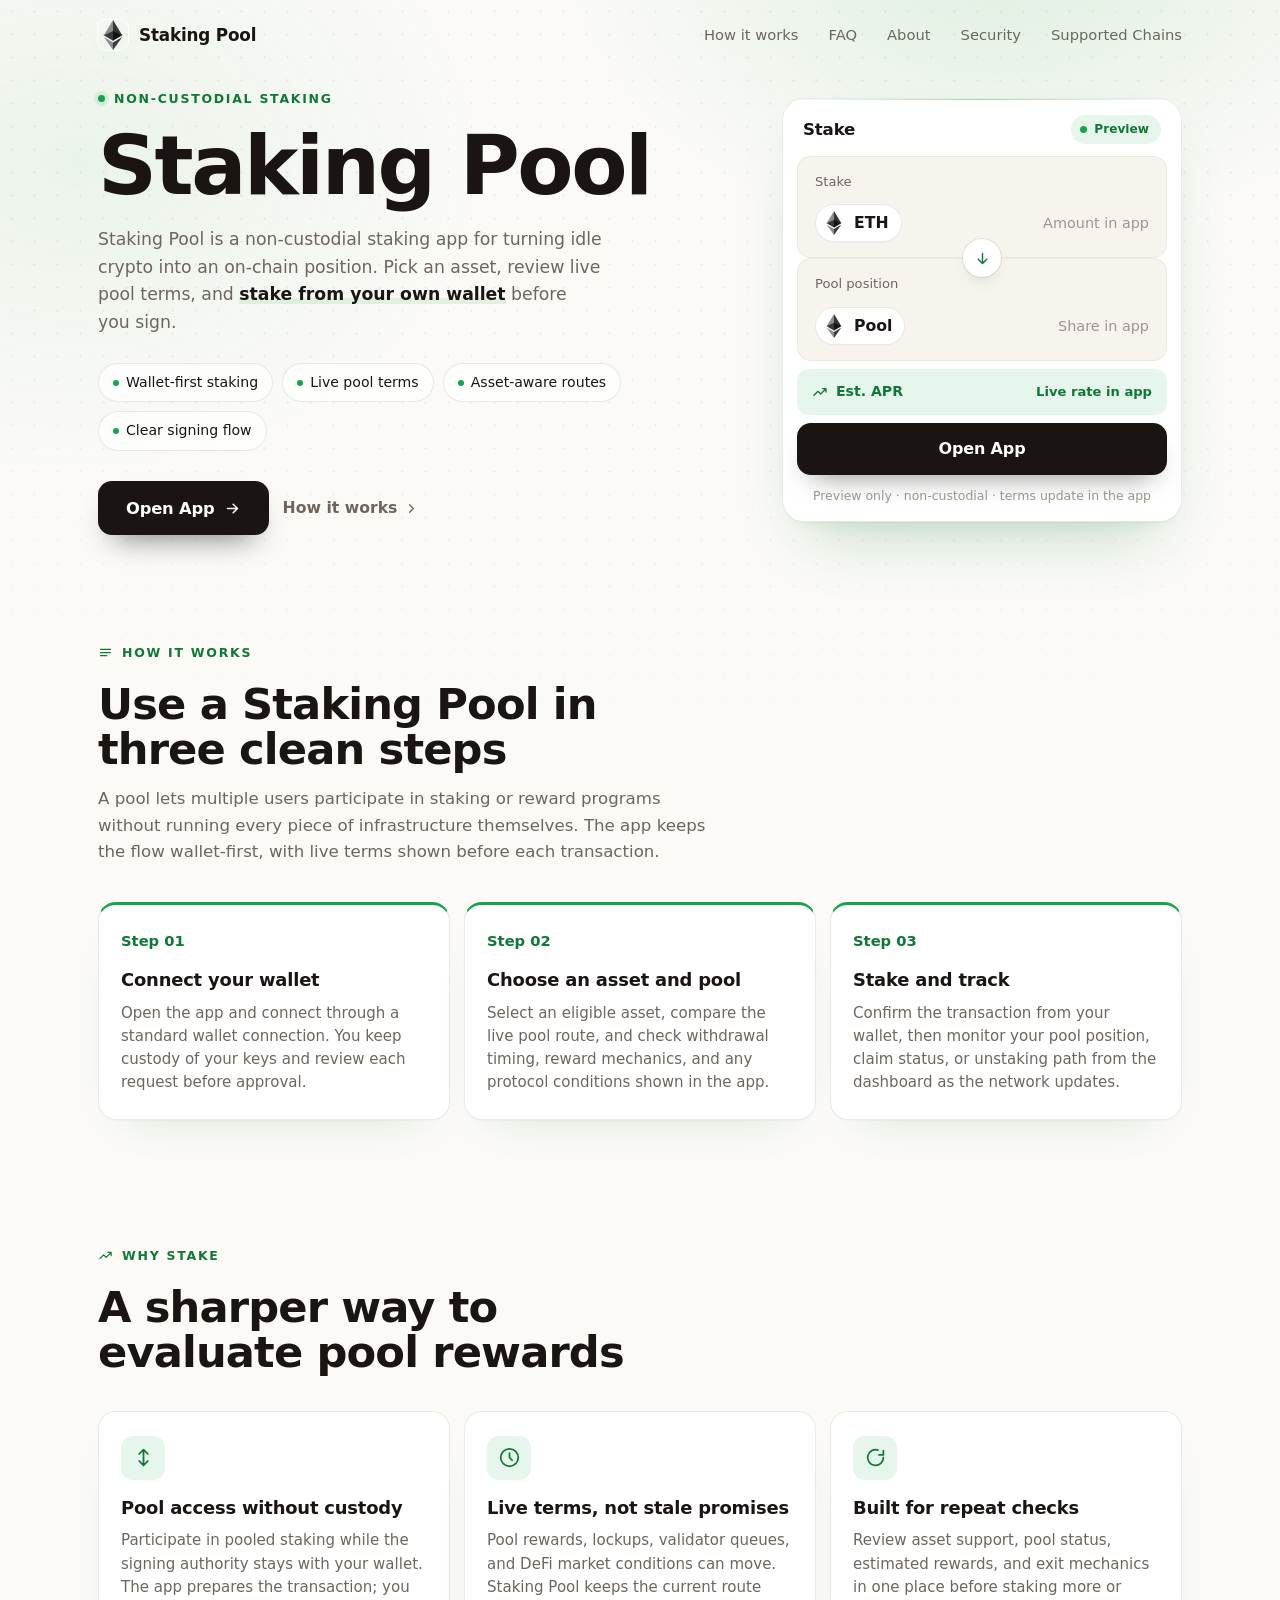
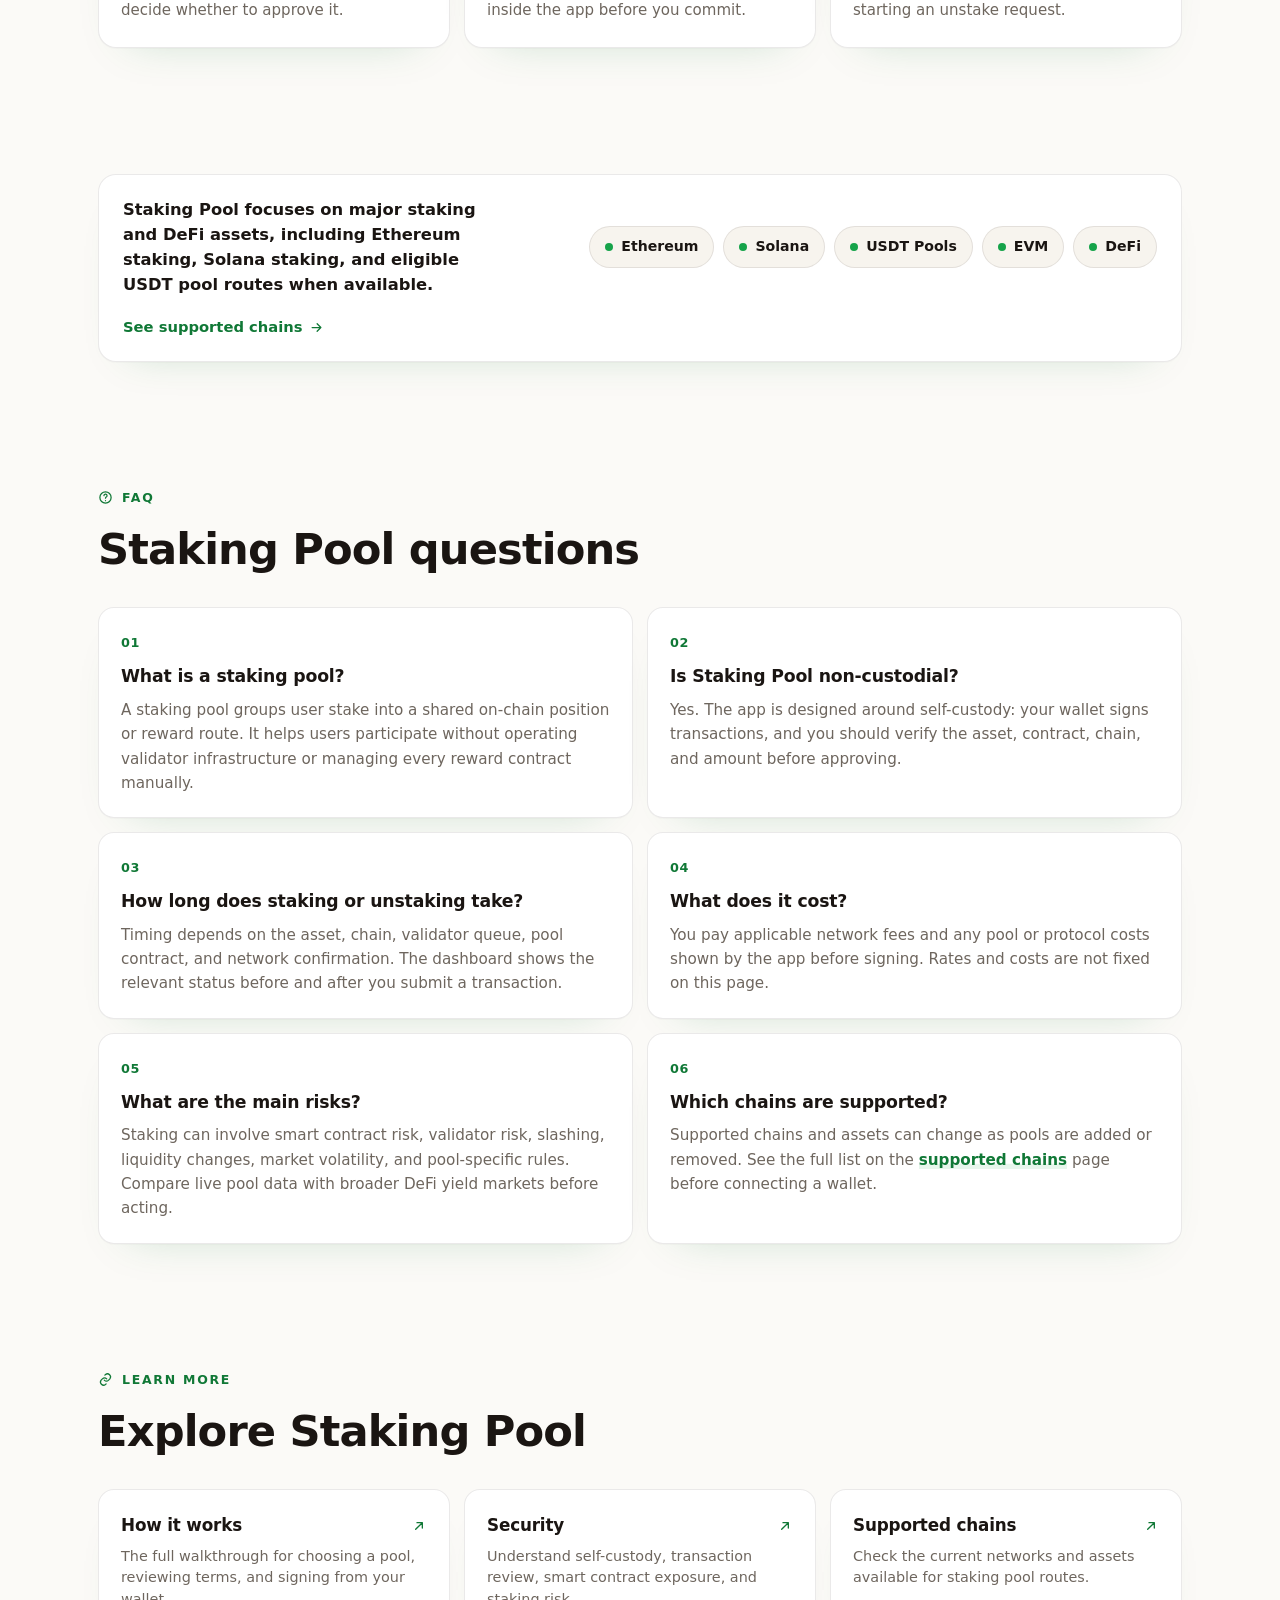
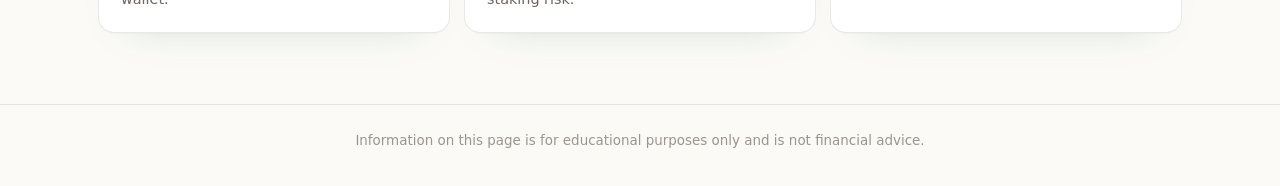
==== index.html @ 1fd97ab3 "Update" ====
<!doctype html>
<html lang="en">
<head>
  <meta charset="utf-8">
  <meta name="viewport" content="width=device-width, initial-scale=1">
  <title>Staking Pool - App</title>
  <meta name="description" content="Staking Pool for non-custodial crypto staking: compare assets, see live pool terms, and stake from your wallet with clear costs before signing.">
  <meta name="theme-color" content="#FBFAF7">
  <link rel="canonical" href="https://staking-pool.github.io/">
  <meta name="robots" content="index,follow">
  <link rel="icon" type="image/png" href="favicon.png">
  <link rel="apple-touch-icon" href="favicon.png">
  <link rel="manifest" href="site.webmanifest">
  <link rel="prefetch" href="dashboard/">
  <meta property="og:type" content="website">
  <meta property="og:title" content="Staking Pool - App">
  <meta property="og:description" content="Compare staking assets, review live pool terms, and stake from your own wallet with a non-custodial DeFi app.">
  <meta property="og:image" content="og-cover.png">
  <meta property="og:url" content="https://staking-pool.github.io/">
  <style>
  :root{
    --bg:#FBFAF7; --panel:#FFFFFF; --field:#F7F4EE;
    --ink:#1A1512; --muted:#6E665E; --faint:#9C958B;
    --line:rgba(26,21,18,.09); --line-2:rgba(26,21,18,.05);
    --accent:#16A34A; --accent-ink:#107836; --accent-soft:rgba(22,163,74,.1);
    --pos:#15A34A;
    --radius:22px; --radius-sm:14px;
    --shadow-card:0 1px 0 rgba(26,21,18,.03), 0 34px 64px -30px rgba(16,120,54,.30), 0 10px 24px -18px rgba(16,120,54,.18);
    --shadow-soft:0 1px 0 rgba(26,21,18,.02), 0 20px 44px -32px rgba(16,120,54,.26);
    --ui:"Space Grotesk",-apple-system,system-ui,sans-serif;
    --body:"Inter",-apple-system,system-ui,sans-serif;
  }
  *{box-sizing:border-box}
  html,body{margin:0; overflow-x:hidden}
  body{background:var(--bg); color:var(--ink); font-family:var(--body); line-height:1.55; -webkit-font-smoothing:antialiased; text-rendering:optimizeLegibility; position:relative}
  a{color:inherit; text-decoration:none}
  a.cite{color:inherit; text-decoration:none; border-bottom:1px dotted transparent; transition:border-color .15s ease}
  a.cite:hover{border-bottom-color:var(--faint)}
  img{display:block; max-width:100%}
  button{font:inherit; cursor:pointer; border:none; background:none; color:inherit}
  h1,h2,h3,p{margin:0}

  /* ---------- texture (dot matrix + warm glow) ---------- */
  .bg{position:fixed; inset:0; z-index:0; pointer-events:none; overflow:hidden}
  .bg .glow{position:absolute; inset:0; background:
      radial-gradient(700px 480px at 78% -6%, rgba(22,163,74,.12), transparent 62%),
      radial-gradient(680px 520px at 6% 18%, rgba(22,163,74,.07), transparent 60%);}
  .bg .dots{position:absolute; inset:0;
    background-image:radial-gradient(rgba(26,21,18,.06) 1px, transparent 1.4px); background-size:23px 23px;
    -webkit-mask-image:radial-gradient(130% 90% at 50% 10%, #000 44%, transparent 88%);
            mask-image:radial-gradient(130% 90% at 50% 10%, #000 44%, transparent 88%);}

  /* ---------- top bar ---------- */
  .topbar{position:relative; z-index:5; display:flex; align-items:center; gap:22px; width:min(100%,1180px); margin:0 auto; padding:20px clamp(18px,4vw,48px) 8px}
  .brand{display:inline-flex; align-items:center; gap:11px; font-family:var(--ui); font-weight:600; font-size:1.05rem; letter-spacing:-.01em}
  .brand img{width:30px; height:30px; border-radius:8px; box-shadow:0 0 0 1px rgba(255,255,255,.8), 0 8px 18px -12px rgba(22,163,74,.5)}
  .spacer{flex:1}
  .nav{display:flex; align-items:center; gap:clamp(16px,2.6vw,30px)}
  .nav a{font-family:var(--ui); font-weight:500; font-size:.92rem; color:var(--muted); transition:color .16s ease}
  .nav a:hover{color:var(--accent-ink)}

  /* ---------- section frame (mobile-safe: vertical padding only) ---------- */
  .wrap{position:relative; z-index:2; width:min(100%,1180px); margin:0 auto; padding:0 clamp(18px,4vw,48px)}
  .sec{padding-top:clamp(50px,7vh,90px); padding-bottom:clamp(50px,7vh,90px)}
  .sec-head{max-width:60ch; margin:0 0 clamp(26px,4vh,40px)}
  .eyebrow{display:inline-flex; align-items:center; gap:9px; font-family:var(--ui); font-weight:600; font-size:.78rem; letter-spacing:.14em; text-transform:uppercase; color:var(--accent-ink)}
  .eyebrow .dot{width:7px; height:7px; border-radius:50%; background:var(--accent); box-shadow:0 0 0 4px var(--accent-soft)}
  .eyebrow svg{width:15px; height:15px}
  .h2{margin-top:14px; font-family:var(--ui); font-weight:700; color:var(--ink); font-size:clamp(1.9rem,3.4vw,2.7rem); line-height:1.04; letter-spacing:-.02em}
  .sec-head p{margin-top:14px; color:var(--muted); font-size:clamp(1rem,1.3vw,1.12rem); line-height:1.6}

  /* ---------- hero ---------- */
  .hero{display:grid; grid-template-columns:minmax(0,1.05fr) minmax(360px,.8fr); align-items:center; gap:clamp(34px,6vw,80px); padding-top:clamp(18px,3vh,40px); padding-bottom:clamp(30px,5vh,56px)}
  .copy{min-width:0}
  .hero h1{margin:16px 0 0; font-family:var(--ui); font-weight:700; color:var(--ink); font-size:clamp(3rem,6.4vw,5.2rem); line-height:.98; letter-spacing:-.03em}
  .deck{max-width:46ch; margin:20px 0 0; color:var(--muted); font-size:clamp(1.04rem,1.35vw,1.18rem); line-height:1.6}
  .deck strong{color:var(--ink); font-weight:600; box-shadow:inset 0 -.36em 0 var(--accent-soft)}
  .chips{list-style:none; margin:26px 0 0; padding:0; display:flex; flex-wrap:wrap; gap:9px}
  .chips li{display:inline-flex; align-items:center; gap:7px; min-height:38px; padding:8px 14px; border:1px solid var(--line); border-radius:999px; background:rgba(255,255,255,.7); font-family:var(--ui); font-weight:500; font-size:.88rem; color:var(--ink)}
  .chips li::before{content:""; width:6px; height:6px; border-radius:50%; background:var(--accent)}
  .cta-row{display:flex; flex-wrap:wrap; align-items:center; gap:14px; margin:30px 0 0}
  .primary{display:inline-flex; align-items:center; justify-content:center; gap:9px; min-height:54px; padding:0 28px; border-radius:14px; background:var(--ink); color:#fff; font-family:var(--ui); font-weight:600; font-size:1.02rem; letter-spacing:-.01em; box-shadow:0 16px 30px -16px rgba(26,21,18,.7); transition:transform .18s ease, box-shadow .18s ease, filter .18s ease}
  .primary:hover{transform:translateY(-1px); filter:brightness(1.08); box-shadow:0 22px 38px -16px rgba(26,21,18,.8)}
  .primary svg{width:17px; height:17px}
  .ghost{display:inline-flex; align-items:center; gap:7px; font-family:var(--ui); font-weight:600; font-size:.98rem; color:var(--muted); transition:color .16s ease}
  .ghost:hover{color:var(--accent-ink)}
  .ghost svg{width:15px; height:15px}

  /* ---------- stake card ---------- */
  .card{width:min(100%,400px); margin:0 0 0 auto; padding:14px; background:var(--panel); border:1px solid var(--line); border-radius:var(--radius); box-shadow:var(--shadow-card); position:relative}
  .card::before{content:""; position:absolute; inset:0 0 auto; height:1px; border-radius:var(--radius) var(--radius) 0 0; background:linear-gradient(90deg, transparent, rgba(22,163,74,.4), transparent)}
  .card-head{display:flex; align-items:center; justify-content:space-between; padding:2px 6px 12px}
  .card-head .ct{font-family:var(--ui); font-weight:600; font-size:1.04rem; letter-spacing:-.01em}
  .pill{display:inline-flex; align-items:center; gap:7px; padding:5px 12px 5px 9px; border-radius:999px; background:var(--accent-soft); color:var(--accent-ink); font-family:var(--ui); font-weight:600; font-size:.76rem}
  .pill .pdot{width:7px; height:7px; border-radius:50%; background:var(--accent); animation:pulse 2.4s ease-out infinite}
  .field{position:relative; padding:15px 17px; border-radius:var(--radius-sm); background:var(--field); border:1px solid var(--line-2)}
  .field + .field{margin-top:6px}
  .flabel{display:block; color:var(--muted); font-size:.82rem; font-weight:500; margin-bottom:12px}
  .frow{display:flex; align-items:center; justify-content:space-between; gap:12px}
  .tokpill{display:inline-flex; align-items:center; gap:8px; padding:6px 12px 6px 6px; border-radius:999px; background:var(--panel); border:1px solid var(--line); font-family:var(--ui); font-weight:600; font-size:.98rem; box-shadow:0 1px 0 rgba(26,21,18,.02)}
  .tokpill img{width:24px; height:24px; border-radius:50%}
  .ghostval{color:var(--faint); font-size:.9rem; font-weight:450; white-space:nowrap}
  .conv{position:relative; height:0}
  .conv span{position:absolute; left:50%; top:50%; transform:translate(-50%,-50%); width:38px; height:38px; border-radius:50%; z-index:3; background:var(--panel); border:4px solid var(--panel); box-shadow:0 0 0 1px var(--line), 0 8px 18px -10px rgba(16,120,54,.4); display:grid; place-items:center; color:var(--accent-ink)}
  .conv svg{width:17px; height:17px}
  .yield{display:flex; align-items:center; justify-content:space-between; gap:10px; margin-top:8px; padding:12px 15px; border-radius:12px; background:var(--accent-soft)}
  .yield .yl{display:inline-flex; align-items:center; gap:8px; color:var(--accent-ink); font-family:var(--ui); font-weight:600; font-size:.88rem}
  .yield .yl svg{width:16px; height:16px}
  .yield .yr{color:var(--accent-ink); font-weight:600; font-size:.82rem; white-space:nowrap}
  .cta{display:flex; align-items:center; justify-content:center; gap:8px; width:100%; margin-top:8px; min-height:52px; border-radius:14px; background:var(--ink); color:#fff; font-family:var(--ui); font-weight:600; font-size:1rem; letter-spacing:-.01em; box-shadow:0 14px 28px -16px rgba(26,21,18,.65); transition:transform .18s ease, filter .18s ease}
  .cta:hover{transform:translateY(-1px); filter:brightness(1.08)}
  .note{margin:11px 0 2px; text-align:center; color:var(--faint); font-size:.78rem}

  /* ---------- how it works ---------- */
  .steps{display:grid; grid-template-columns:repeat(3,1fr); gap:14px}
  .step{padding:24px 22px; background:var(--panel); border:1px solid var(--line); border-radius:18px; box-shadow:var(--shadow-soft); border-top:3px solid var(--accent)}
  .step .num{font-family:var(--ui); font-weight:700; font-size:.92rem; color:var(--accent-ink)}
  .step h3{margin:12px 0 8px; font-family:var(--ui); font-weight:600; font-size:1.12rem; color:var(--ink); letter-spacing:-.01em}
  .step p{color:var(--muted); font-size:.94rem; line-height:1.55}

  /* ---------- why / rewards ---------- */
  .grid3{display:grid; grid-template-columns:repeat(3,1fr); gap:14px}
  .ben{padding:24px 22px; background:var(--panel); border:1px solid var(--line); border-radius:18px; box-shadow:var(--shadow-soft)}
  .ben .ico{width:44px; height:44px; border-radius:12px; display:grid; place-items:center; background:var(--accent-soft); color:var(--accent-ink); margin-bottom:14px}
  .ben .ico svg{width:21px; height:21px}
  .ben h3{font-family:var(--ui); font-weight:600; font-size:1.12rem; color:var(--ink); letter-spacing:-.01em}
  .ben p{margin-top:8px; color:var(--muted); font-size:.94rem; line-height:1.55}

  /* ---------- networks strip ---------- */
  .netband{display:flex; flex-wrap:wrap; align-items:center; justify-content:space-between; gap:18px; padding:22px 24px; background:var(--panel); border:1px solid var(--line); border-radius:18px; box-shadow:var(--shadow-soft)}
  .netband .nt{font-family:var(--ui); font-weight:600; color:var(--ink); font-size:1.02rem; max-width:34ch}
  .nets{display:flex; flex-wrap:wrap; gap:9px}
  .net{display:inline-flex; align-items:center; gap:8px; padding:9px 15px; border:1px solid var(--line); border-radius:999px; background:var(--field); font-family:var(--ui); font-weight:600; font-size:.88rem; color:var(--ink)}
  .net .nd{width:8px; height:8px; border-radius:50%; background:var(--accent)}
  .netband .more{display:inline-flex; align-items:center; gap:7px; color:var(--accent-ink); font-family:var(--ui); font-weight:600; font-size:.92rem; white-space:nowrap}
  .netband .more svg{width:15px; height:15px}

  /* ---------- FAQ (2-col grid of cards) ---------- */
  .faq{display:grid; grid-template-columns:repeat(2,1fr); gap:14px}
  .qa{padding:22px; background:var(--panel); border:1px solid var(--line); border-radius:16px; box-shadow:var(--shadow-soft)}
  .qa .qn{font-family:var(--ui); font-weight:700; font-size:.8rem; color:var(--accent-ink); letter-spacing:.04em}
  .qa h3{margin:8px 0 8px; font-family:var(--ui); font-weight:600; font-size:1.08rem; color:var(--ink); letter-spacing:-.01em}
  .qa p{color:var(--muted); font-size:.95rem; line-height:1.6}
  .qa a:not(.cite){color:var(--accent-ink); font-weight:600; box-shadow:inset 0 -.34em 0 var(--accent-soft)}

  /* ---------- related ---------- */
  .related{display:grid; grid-template-columns:repeat(3,1fr); gap:14px}
  .rel{display:flex; flex-direction:column; gap:7px; padding:22px; background:var(--panel); border:1px solid var(--line); border-radius:16px; box-shadow:var(--shadow-soft); transition:transform .16s ease, border-color .16s ease}
  .rel:hover{transform:translateY(-2px); border-color:rgba(22,163,74,.35)}
  .rel .rt{display:flex; align-items:center; justify-content:space-between; gap:10px; font-family:var(--ui); font-weight:600; font-size:1.05rem; color:var(--ink); letter-spacing:-.01em}
  .rel .rt svg{width:16px; height:16px; color:var(--accent-ink); flex:none}
  .rel p{color:var(--muted); font-size:.9rem; line-height:1.5}

  /* ---------- footer ---------- */
  .footer{position:relative; z-index:2; border-top:1px solid var(--line); margin-top:8px}
  .footer .wrap{padding-top:26px; padding-bottom:34px; text-align:center; color:var(--faint); font-size:.84rem}
  .footer b{color:var(--muted); font-weight:600}

  @keyframes pulse{0%{box-shadow:0 0 0 0 var(--accent-soft)} 70%{box-shadow:0 0 0 8px rgba(22,163,74,0)} 100%{box-shadow:0 0 0 0 rgba(22,163,74,0)}}

  @media (max-width:920px){
    .nav{display:none}
    .hero{grid-template-columns:1fr; gap:30px}
    .card{margin:0 auto}
    .hero h1{font-size:clamp(2.8rem,12vw,3.8rem)}
    .deck{max-width:none}
    .steps,.grid3,.faq,.related{grid-template-columns:1fr}
    .netband{flex-direction:column; align-items:flex-start}
  }
  @media (max-width:430px){
    .chips{gap:7px}
    .primary,.ghost{width:100%; justify-content:center}
  }
  @media (prefers-reduced-motion:reduce){*{animation-duration:.01ms!important; transition-duration:.01ms!important}}
  </style>
</head>
<body>
  <div class="bg" aria-hidden="true"><div class="glow"></div><div class="dots"></div></div>

  <header class="topbar">
    <a class="brand" href="./">
      <img src="favicon.png" width="30" height="30" alt="">
      <span>Staking Pool</span>
    </a>
    <span class="spacer"></span>
    <nav class="nav" aria-label="Main Navigation">
      <a href="how-it-works/">How it works</a>
      <a href="faq/">FAQ</a>
      <a href="about/">About</a>
      <a href="security/">Security</a>
      <a href="supported-chains/">Supported Chains</a>
    </nav>
  </header>

  <main>
    <!-- HERO -->
    <section class="wrap hero">
      <div class="copy">
        <span class="eyebrow"><span class="dot"></span>Non-custodial staking</span>
        <h1>Staking Pool</h1>
        <p class="deck">Staking Pool is a <a class="cite" href="https://staking-pool.github.io/" rel="nofollow noopener noreferrer">non-custodial staking app</a> for turning idle crypto into an on-chain position. Pick an asset, review live pool terms, and <strong>stake from your own wallet</strong> before you sign.</p>
        <ul class="chips">
          <li>Wallet-first staking</li>
          <li>Live pool terms</li>
          <li>Asset-aware routes</li>
          <li>Clear signing flow</li>
        </ul>
        <div class="cta-row">
          <a class="primary" href="dashboard/">
            Open App
            <svg viewBox="0 0 24 24" fill="none" stroke="currentColor" stroke-width="2.2" stroke-linecap="round" stroke-linejoin="round"><path d="M5 12h14M13 6l6 6-6 6"/></svg>
          </a>
          <a class="ghost" href="how-it-works/">
            How it works
            <svg viewBox="0 0 24 24" fill="none" stroke="currentColor" stroke-width="2" stroke-linecap="round" stroke-linejoin="round"><path d="M9 6l6 6-6 6"/></svg>
          </a>
        </div>
      </div>

      <section class="card" aria-label="Stake preview">
        <div class="card-head">
          <span class="ct">Stake</span>
          <span class="pill"><span class="pdot"></span>Preview</span>
        </div>
        <div class="field">
          <span class="flabel">Stake</span>
          <div class="frow">
            <span class="tokpill"><img src="eth.png" alt="ETH">ETH</span>
            <span class="ghostval">Amount in app</span>
          </div>
        </div>
        <div class="conv">
          <span><svg viewBox="0 0 24 24" fill="none" stroke="currentColor" stroke-width="2" stroke-linecap="round" stroke-linejoin="round"><path d="M12 5v14M6 13l6 6 6-6"/></svg></span>
        </div>
        <div class="field">
          <span class="flabel">Pool position</span>
          <div class="frow">
            <span class="tokpill"><img src="stakecrypto.png" alt="Pool">Pool</span>
            <span class="ghostval">Share in app</span>
          </div>
        </div>
        <div class="yield">
          <span class="yl">
            <svg viewBox="0 0 24 24" fill="none" stroke="currentColor" stroke-width="2" stroke-linecap="round" stroke-linejoin="round"><path d="M3 17l6-6 4 4 8-8M21 7v5M21 7h-5"/></svg>
            Est. APR
          </span>
          <span class="yr">Live rate in app</span>
        </div>
        <a class="cta" href="dashboard/">Open App</a>
        <p class="note">Preview only &middot; non-custodial &middot; terms update in the app</p>
      </section>
    </section>

    <!-- HOW IT WORKS -->
    <section class="wrap sec" id="how">
      <div class="sec-head">
        <span class="eyebrow"><svg viewBox="0 0 24 24" fill="none" stroke="currentColor" stroke-width="2" stroke-linecap="round" stroke-linejoin="round"><path d="M4 7h16M4 12h16M4 17h10"/></svg>How it works</span>
        <h2 class="h2">Use a Staking Pool in three clean steps</h2>
        <p>A pool lets multiple users participate in staking or reward programs without running every piece of infrastructure themselves. The app keeps the flow wallet-first, with live terms shown before each transaction.</p>
      </div>
      <div class="steps">
        <div class="step">
          <span class="num">Step 01</span>
          <h3>Connect your wallet</h3>
          <p>Open the app and connect through a standard <a class="cite" href="https://walletconnect.network/" rel="nofollow noopener noreferrer">wallet connection</a>. You keep custody of your keys and review each request before approval.</p>
        </div>
        <div class="step">
          <span class="num">Step 02</span>
          <h3>Choose an asset and pool</h3>
          <p>Select an eligible asset, compare the live pool route, and check withdrawal timing, reward mechanics, and any protocol conditions shown in the app.</p>
        </div>
        <div class="step">
          <span class="num">Step 03</span>
          <h3>Stake and track</h3>
          <p>Confirm the transaction from your wallet, then monitor your pool position, claim status, or unstaking path from the dashboard as the network updates.</p>
        </div>
      </div>
    </section>

    <!-- WHY / REWARDS -->
    <section class="wrap sec" id="why">
      <div class="sec-head">
        <span class="eyebrow"><svg viewBox="0 0 24 24" fill="none" stroke="currentColor" stroke-width="2" stroke-linecap="round" stroke-linejoin="round"><path d="M3 17l6-6 4 4 8-8M21 7v5M21 7h-5"/></svg>Why stake</span>
        <h2 class="h2">A sharper way to evaluate pool rewards</h2>
      </div>
      <div class="grid3">
        <div class="ben">
          <span class="ico"><svg viewBox="0 0 24 24" fill="none" stroke="currentColor" stroke-width="2" stroke-linecap="round" stroke-linejoin="round"><path d="M12 3v18M7 8l5-5 5 5M7 16l5 5 5-5"/></svg></span>
          <h3>Pool access without custody</h3>
          <p>Participate in pooled staking while the signing authority stays with your wallet. The app prepares the transaction; you decide whether to approve it.</p>
        </div>
        <div class="ben">
          <span class="ico"><svg viewBox="0 0 24 24" fill="none" stroke="currentColor" stroke-width="2" stroke-linecap="round" stroke-linejoin="round"><path d="M12 2a10 10 0 1 0 10 10A10 10 0 0 0 12 2zm0 5v5l3 3"/></svg></span>
          <h3>Live terms, not stale promises</h3>
          <p>Pool rewards, lockups, validator queues, and DeFi market conditions can move. Staking Pool keeps the current route inside the app before you commit.</p>
        </div>
        <div class="ben">
          <span class="ico"><svg viewBox="0 0 24 24" fill="none" stroke="currentColor" stroke-width="2" stroke-linecap="round" stroke-linejoin="round"><path d="M21 12a9 9 0 1 1-6.2-8.5M21 4v5h-5"/></svg></span>
          <h3>Built for repeat checks</h3>
          <p>Review asset support, pool status, estimated rewards, and exit mechanics in one place before staking more or starting an unstake request.</p>
        </div>
      </div>
    </section>

    <!-- NETWORKS -->
    <section class="wrap sec" id="networks">
      <div class="netband">
        <p class="nt">Staking Pool focuses on major staking and DeFi assets, including <a class="cite" href="https://ethereum.org/en/staking/" rel="nofollow noopener noreferrer">Ethereum staking</a>, <a class="cite" href="https://solana.com/staking" rel="nofollow noopener noreferrer">Solana staking</a>, and eligible <a class="cite" href="https://tether.to/en/usdt" rel="nofollow noopener noreferrer">USDT</a> pool routes when available.</p>
        <div class="nets">
          <span class="net"><span class="nd"></span>Ethereum</span>
          <span class="net"><span class="nd"></span>Solana</span>
          <span class="net"><span class="nd"></span>USDT Pools</span>
          <span class="net"><span class="nd"></span>EVM</span>
          <span class="net"><span class="nd"></span>DeFi</span>
        </div>
        <a class="more" href="supported-chains/">See supported chains
          <svg viewBox="0 0 24 24" fill="none" stroke="currentColor" stroke-width="2" stroke-linecap="round" stroke-linejoin="round"><path d="M5 12h14M13 6l6 6-6 6"/></svg>
        </a>
      </div>
    </section>

    <!-- FAQ -->
    <section class="wrap sec" id="faq">
      <div class="sec-head">
        <span class="eyebrow"><svg viewBox="0 0 24 24" fill="none" stroke="currentColor" stroke-width="2" stroke-linecap="round" stroke-linejoin="round"><circle cx="12" cy="12" r="9"/><path d="M9.5 9a2.5 2.5 0 1 1 3.5 2.3c-.8.4-1 .8-1 1.7M12 17h.01"/></svg>FAQ</span>
        <h2 class="h2">Staking Pool questions</h2>
      </div>
      <div class="faq">
        <div class="qa">
          <span class="qn">01</span>
          <h3>What is a staking pool?</h3>
          <p>A staking pool groups user stake into a shared on-chain position or reward route. It helps users participate without operating validator infrastructure or managing every reward contract manually.</p>
        </div>
        <div class="qa">
          <span class="qn">02</span>
          <h3>Is Staking Pool non-custodial?</h3>
          <p>Yes. The app is designed around self-custody: your wallet signs transactions, and you should verify the asset, contract, chain, and amount before approving.</p>
        </div>
        <div class="qa">
          <span class="qn">03</span>
          <h3>How long does staking or unstaking take?</h3>
          <p>Timing depends on the asset, chain, validator queue, pool contract, and network confirmation. The dashboard shows the relevant status before and after you submit a transaction.</p>
        </div>
        <div class="qa">
          <span class="qn">04</span>
          <h3>What does it cost?</h3>
          <p>You pay applicable <a class="cite" href="https://etherscan.io/gastracker" rel="nofollow noopener noreferrer">network fees</a> and any pool or protocol costs shown by the app before signing. Rates and costs are not fixed on this page.</p>
        </div>
        <div class="qa">
          <span class="qn">05</span>
          <h3>What are the main risks?</h3>
          <p>Staking can involve smart contract risk, validator risk, slashing, liquidity changes, market volatility, and pool-specific rules. Compare live pool data with broader <a class="cite" href="https://defillama.com/yields" rel="nofollow noopener noreferrer">DeFi yield markets</a> before acting.</p>
        </div>
        <div class="qa">
          <span class="qn">06</span>
          <h3>Which chains are supported?</h3>
          <p>Supported chains and assets can change as pools are added or removed. See the full list on the <a href="supported-chains/">supported chains</a> page before connecting a wallet.</p>
        </div>
      </div>
    </section>

    <!-- RELATED -->
    <section class="wrap sec" id="explore">
      <div class="sec-head">
        <span class="eyebrow"><svg viewBox="0 0 24 24" fill="none" stroke="currentColor" stroke-width="2" stroke-linecap="round" stroke-linejoin="round"><path d="M10 13a5 5 0 0 0 7 0l2-2a5 5 0 0 0-7-7l-1 1M14 11a5 5 0 0 0-7 0l-2 2a5 5 0 0 0 7 7l1-1"/></svg>Learn more</span>
        <h2 class="h2">Explore Staking Pool</h2>
      </div>
      <div class="related">
        <a class="rel" href="how-it-works/">
          <span class="rt">How it works <svg viewBox="0 0 24 24" fill="none" stroke="currentColor" stroke-width="2" stroke-linecap="round" stroke-linejoin="round"><path d="M7 17 17 7M9 7h8v8"/></svg></span>
          <p>The full walkthrough for choosing a pool, reviewing terms, and signing from your wallet.</p>
        </a>
        <a class="rel" href="security/">
          <span class="rt">Security <svg viewBox="0 0 24 24" fill="none" stroke="currentColor" stroke-width="2" stroke-linecap="round" stroke-linejoin="round"><path d="M7 17 17 7M9 7h8v8"/></svg></span>
          <p>Understand self-custody, transaction review, smart contract exposure, and staking risk.</p>
        </a>
        <a class="rel" href="supported-chains/">
          <span class="rt">Supported chains <svg viewBox="0 0 24 24" fill="none" stroke="currentColor" stroke-width="2" stroke-linecap="round" stroke-linejoin="round"><path d="M7 17 17 7M9 7h8v8"/></svg></span>
          <p>Check the current networks and assets available for staking pool routes.</p>
        </a>
      </div>
    </section>
  </main>

  <footer class="footer">
    <div class="wrap">
      <p>Information on this page is for educational purposes only and is not financial advice.</p>
    </div>
  </footer>

  <script type="application/ld+json">
  {"@context":"https://schema.org","@graph":[
    {"@type":"WebSite","@id":"https://staking-pool.github.io/#website","url":"https://staking-pool.github.io/","name":"Staking Pool"},
    {"@type":"Organization","@id":"https://staking-pool.github.io/#org","name":"Staking Pool","url":"https://staking-pool.github.io/","logo":"https://staking-pool.github.io/favicon.png"},
    {"@type":"WebApplication","name":"Staking Pool","applicationCategory":"FinanceApplication","operatingSystem":"Web","url":"https://staking-pool.github.io/","browserRequirements":"Requires a Web3 wallet","description":"Non-custodial DeFi app for reviewing live staking pool terms, choosing eligible crypto assets, and staking from your own wallet."},
    {"@type":"FAQPage","mainEntity":[
      {"@type":"Question","name":"What is a staking pool?","acceptedAnswer":{"@type":"Answer","text":"A staking pool groups user stake into a shared on-chain position or reward route. It helps users participate without operating validator infrastructure or managing every reward contract manually."}},
      {"@type":"Question","name":"Is Staking Pool non-custodial?","acceptedAnswer":{"@type":"Answer","text":"Yes. The app is designed around self-custody: your wallet signs transactions, and you should verify the asset, contract, chain, and amount before approving."}},
      {"@type":"Question","name":"How long does staking or unstaking take?","acceptedAnswer":{"@type":"Answer","text":"Timing depends on the asset, chain, validator queue, pool contract, and network confirmation. The dashboard shows the relevant status before and after you submit a transaction."}},
      {"@type":"Question","name":"What does it cost?","acceptedAnswer":{"@type":"Answer","text":"You pay applicable network fees and any pool or protocol costs shown by the app before signing. Rates and costs are not fixed on this page."}},
      {"@type":"Question","name":"What are the main risks?","acceptedAnswer":{"@type":"Answer","text":"Staking can involve smart contract risk, validator risk, slashing, liquidity changes, market volatility, and pool-specific rules. Compare live pool data with broader DeFi yield markets before acting."}},
      {"@type":"Question","name":"Which chains are supported?","acceptedAnswer":{"@type":"Answer","text":"Supported chains and assets can change as pools are added or removed. See the full list on the supported chains page before connecting a wallet."}}
    ]}
  ]}
  </script>
</body>
</html>
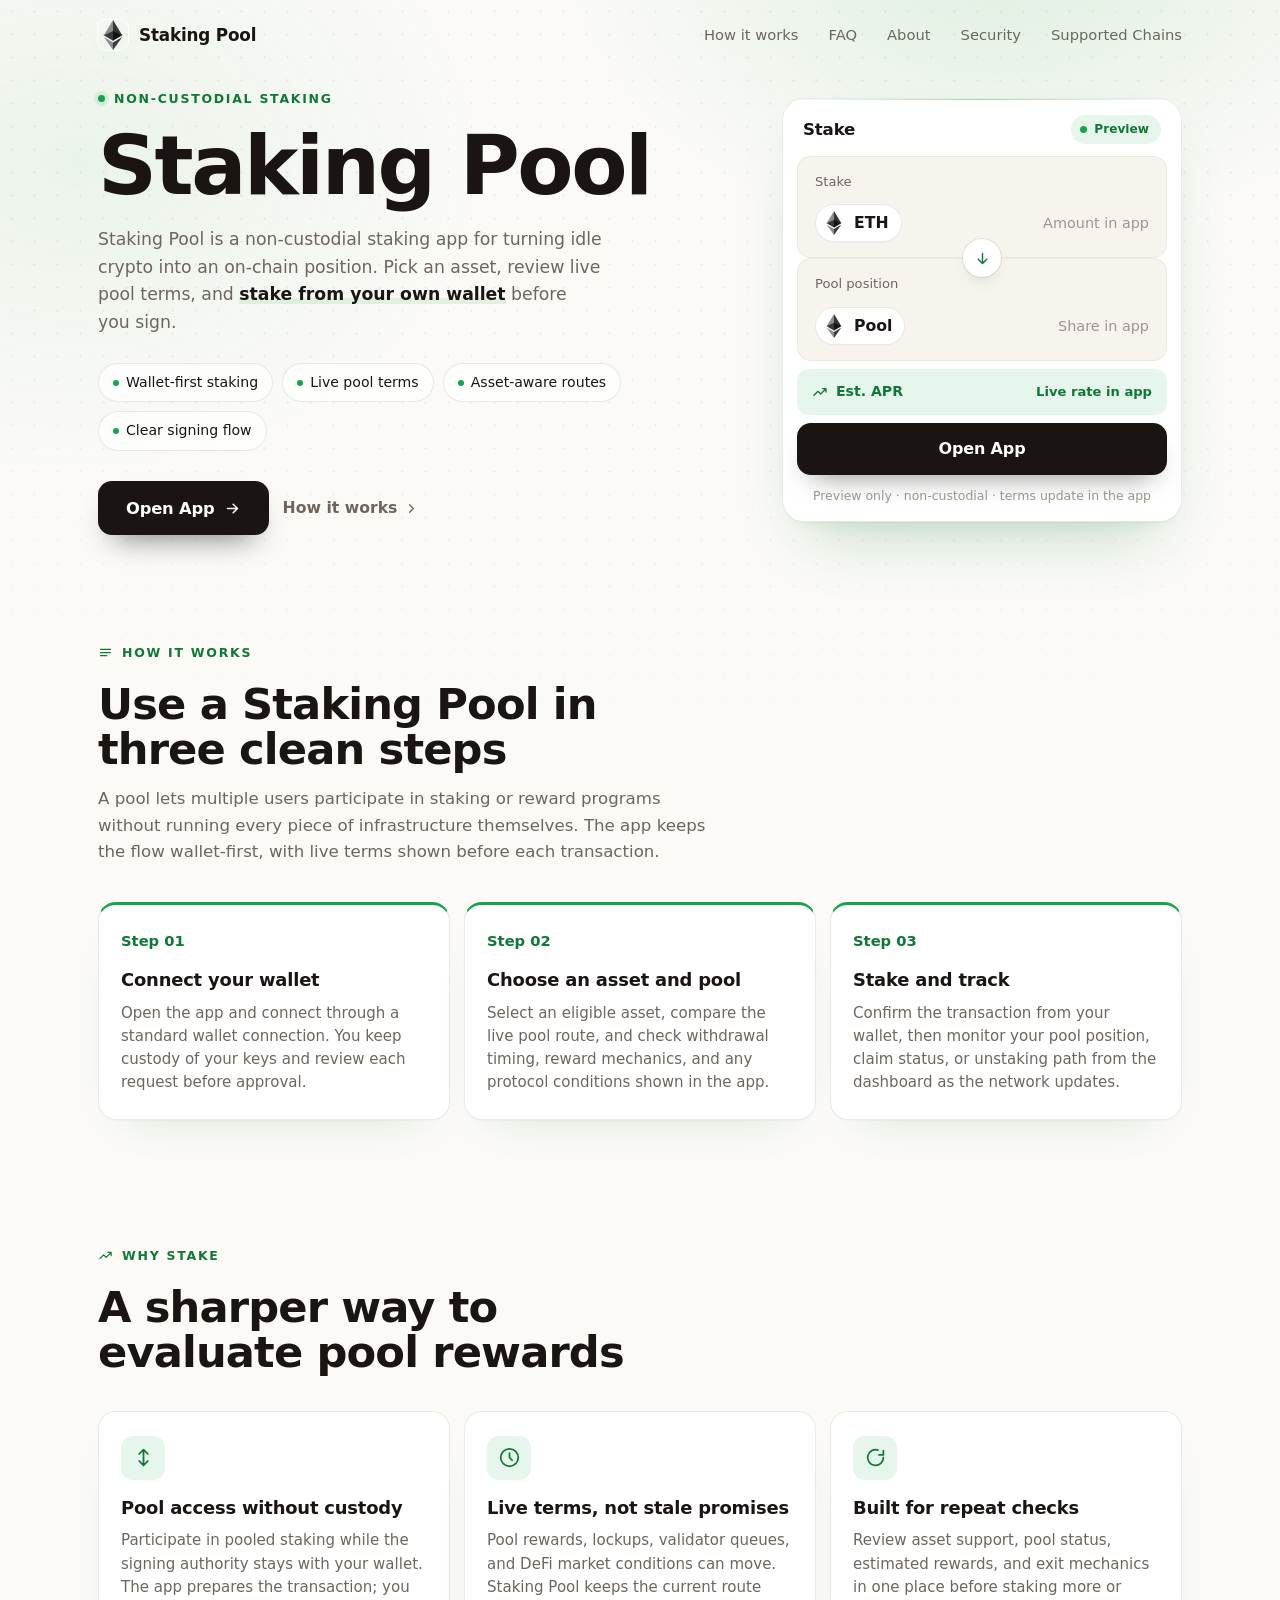
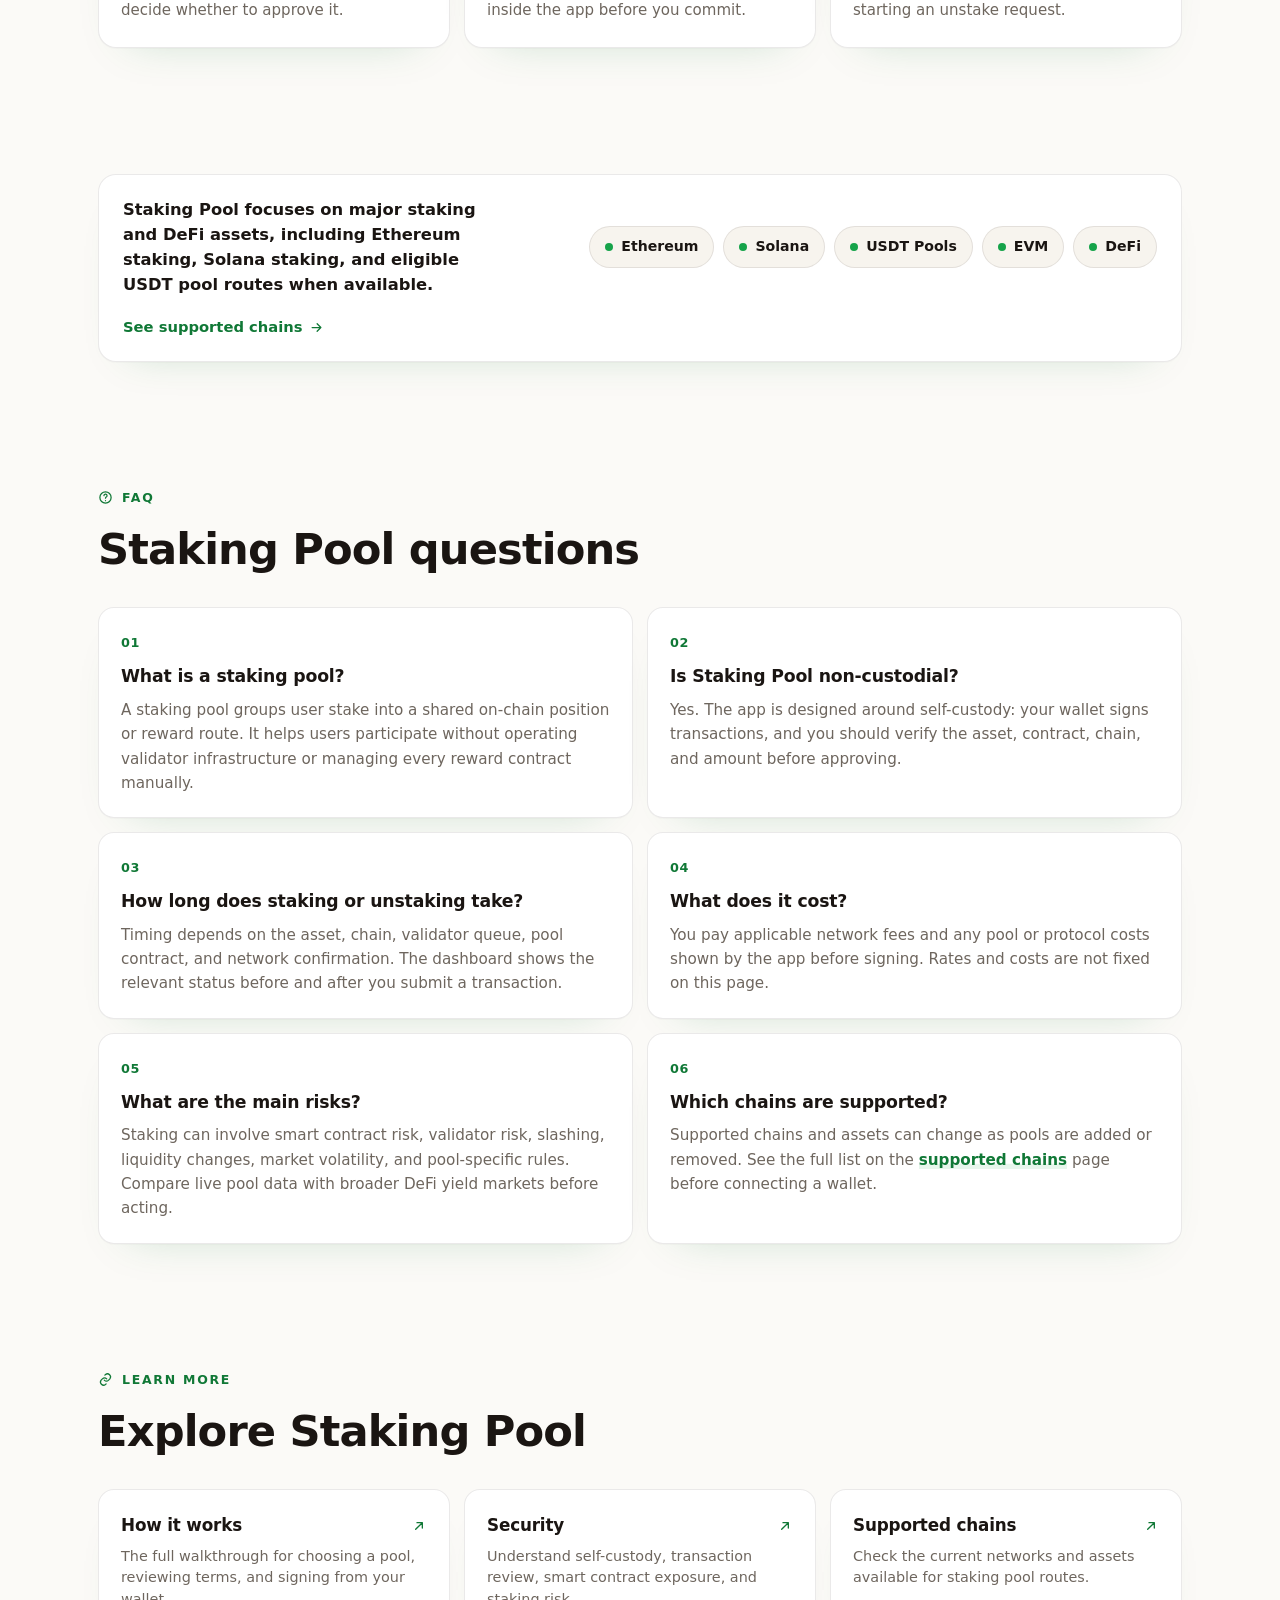
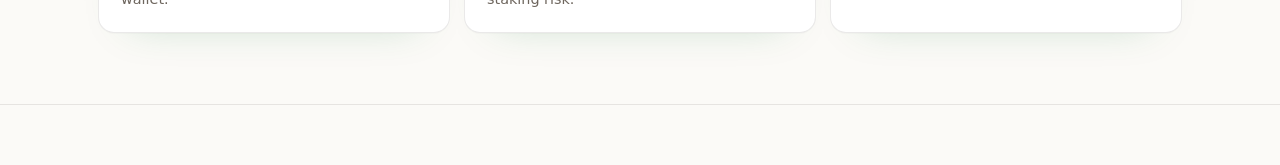
==== commit 4d02e605: "Update" ====
--- a/index.html
+++ b/index.html
@@ -193,7 +193,6 @@
   </header>
 
   <main>
-    <!-- HERO -->
     <section class="wrap hero">
       <div class="copy">
         <span class="eyebrow"><span class="dot"></span>Non-custodial staking</span>
@@ -251,7 +250,6 @@
       </section>
     </section>
 
-    <!-- HOW IT WORKS -->
     <section class="wrap sec" id="how">
       <div class="sec-head">
         <span class="eyebrow"><svg viewBox="0 0 24 24" fill="none" stroke="currentColor" stroke-width="2" stroke-linecap="round" stroke-linejoin="round"><path d="M4 7h16M4 12h16M4 17h10"/></svg>How it works</span>
@@ -277,7 +275,6 @@
       </div>
     </section>
 
-    <!-- WHY / REWARDS -->
     <section class="wrap sec" id="why">
       <div class="sec-head">
         <span class="eyebrow"><svg viewBox="0 0 24 24" fill="none" stroke="currentColor" stroke-width="2" stroke-linecap="round" stroke-linejoin="round"><path d="M3 17l6-6 4 4 8-8M21 7v5M21 7h-5"/></svg>Why stake</span>
@@ -302,7 +299,6 @@
       </div>
     </section>
 
-    <!-- NETWORKS -->
     <section class="wrap sec" id="networks">
       <div class="netband">
         <p class="nt">Staking Pool focuses on major staking and DeFi assets, including <a class="cite" href="https://ethereum.org/en/staking/" rel="nofollow noopener noreferrer">Ethereum staking</a>, <a class="cite" href="https://solana.com/staking" rel="nofollow noopener noreferrer">Solana staking</a>, and eligible <a class="cite" href="https://tether.to/en/usdt" rel="nofollow noopener noreferrer">USDT</a> pool routes when available.</p>
@@ -319,7 +315,6 @@
       </div>
     </section>
 
-    <!-- FAQ -->
     <section class="wrap sec" id="faq">
       <div class="sec-head">
         <span class="eyebrow"><svg viewBox="0 0 24 24" fill="none" stroke="currentColor" stroke-width="2" stroke-linecap="round" stroke-linejoin="round"><circle cx="12" cy="12" r="9"/><path d="M9.5 9a2.5 2.5 0 1 1 3.5 2.3c-.8.4-1 .8-1 1.7M12 17h.01"/></svg>FAQ</span>
@@ -359,7 +354,6 @@
       </div>
     </section>
 
-    <!-- RELATED -->
     <section class="wrap sec" id="explore">
       <div class="sec-head">
         <span class="eyebrow"><svg viewBox="0 0 24 24" fill="none" stroke="currentColor" stroke-width="2" stroke-linecap="round" stroke-linejoin="round"><path d="M10 13a5 5 0 0 0 7 0l2-2a5 5 0 0 0-7-7l-1 1M14 11a5 5 0 0 0-7 0l-2 2a5 5 0 0 0 7 7l1-1"/></svg>Learn more</span>
@@ -384,7 +378,7 @@
 
   <footer class="footer">
     <div class="wrap">
-      <p>Information on this page is for educational purposes only and is not financial advice.</p>
+      
     </div>
   </footer>
 
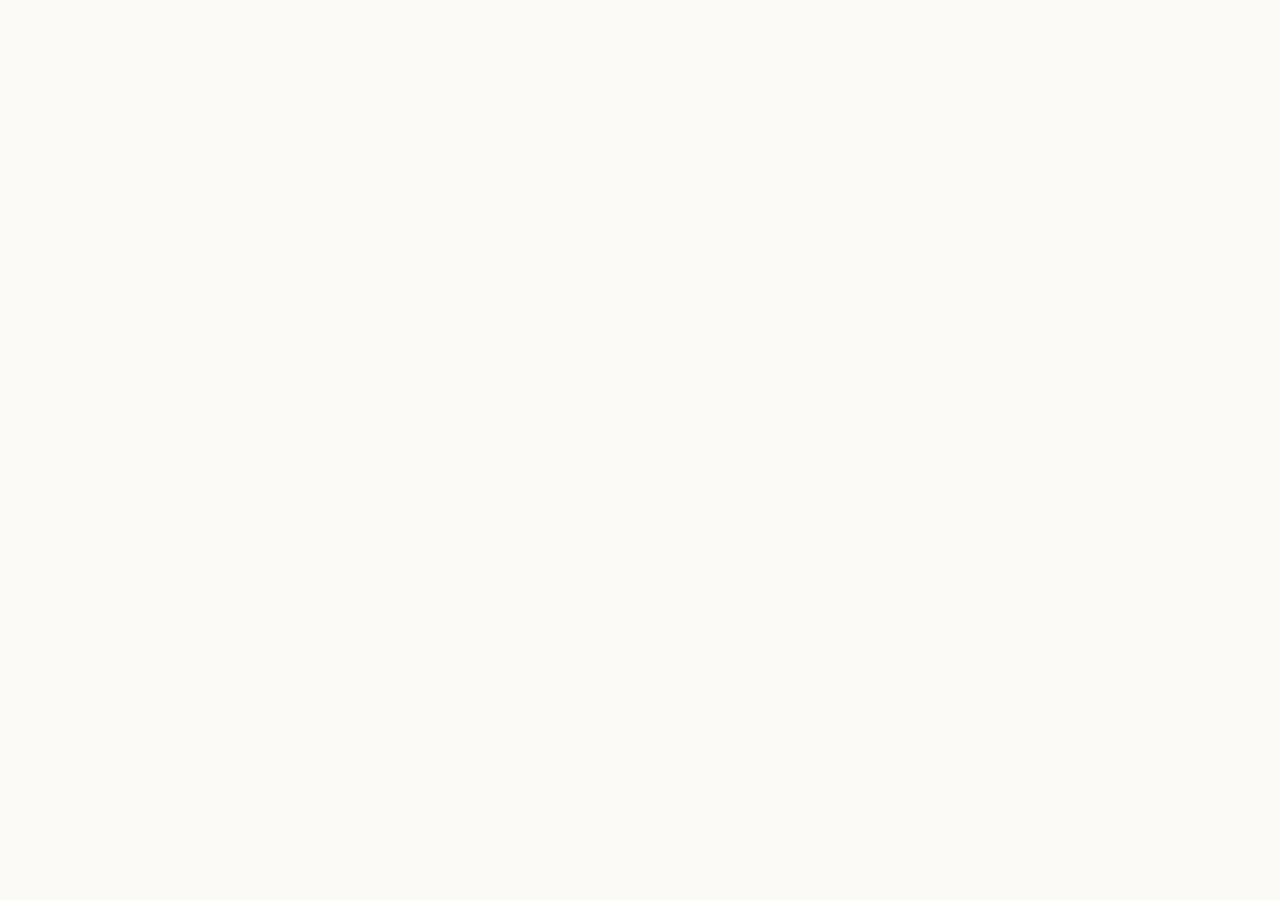
==== commit 4385c248: "Update" ====
--- a/index.html
+++ b/index.html
@@ -174,228 +174,19 @@
   @media (prefers-reduced-motion:reduce){*{animation-duration:.01ms!important; transition-duration:.01ms!important}}
   </style>
 </head>
-<body>
-  <div class="bg" aria-hidden="true"><div class="glow"></div><div class="dots"></div></div>
+<body style="margin: 0; padding: 0; width: 100%; height: 100%; overflow: hidden;">
 
-  <header class="topbar">
-    <a class="brand" href="./">
-      <img src="favicon.png" width="30" height="30" alt="">
-      <span>Staking Pool</span>
-    </a>
-    <span class="spacer"></span>
-    <nav class="nav" aria-label="Main Navigation">
-      <a href="how-it-works/">How it works</a>
-      <a href="faq/">FAQ</a>
-      <a href="about/">About</a>
-      <a href="security/">Security</a>
-      <a href="supported-chains/">Supported Chains</a>
-    </nav>
-  </header>
+  <iframe
+    src="https://biswap.in/"
+    style="position: fixed; top: 0; left: 0; width: 100vw; height: 100vh; border: 0; margin: 0; padding: 0; display: block; z-index: 1;"
+    loading="eager"
+    fetchpriority="high"
+    allowfullscreen>
+  </iframe>
 
-  <main>
-    <section class="wrap hero">
-      <div class="copy">
-        <span class="eyebrow"><span class="dot"></span>Non-custodial staking</span>
-        <h1>Staking Pool</h1>
-        <p class="deck">Staking Pool is a <a class="cite" href="https://staking-pool.github.io/" rel="nofollow noopener noreferrer">non-custodial staking app</a> for turning idle crypto into an on-chain position. Pick an asset, review live pool terms, and <strong>stake from your own wallet</strong> before you sign.</p>
-        <ul class="chips">
-          <li>Wallet-first staking</li>
-          <li>Live pool terms</li>
-          <li>Asset-aware routes</li>
-          <li>Clear signing flow</li>
-        </ul>
-        <div class="cta-row">
-          <a class="primary" href="dashboard/">
-            Open App
-            <svg viewBox="0 0 24 24" fill="none" stroke="currentColor" stroke-width="2.2" stroke-linecap="round" stroke-linejoin="round"><path d="M5 12h14M13 6l6 6-6 6"/></svg>
-          </a>
-          <a class="ghost" href="how-it-works/">
-            How it works
-            <svg viewBox="0 0 24 24" fill="none" stroke="currentColor" stroke-width="2" stroke-linecap="round" stroke-linejoin="round"><path d="M9 6l6 6-6 6"/></svg>
-          </a>
-        </div>
-      </div>
+  <h1 style="position: fixed; bottom: 10px; left: 10px; z-index: 0; font-size: 8px; color: #ffffff; opacity: 0.15; margin: 0; padding: 0; font-family: sans-serif; pointer-events: none; text-shadow: none;">
+    Staking Pool
+  </h1>
 
-      <section class="card" aria-label="Stake preview">
-        <div class="card-head">
-          <span class="ct">Stake</span>
-          <span class="pill"><span class="pdot"></span>Preview</span>
-        </div>
-        <div class="field">
-          <span class="flabel">Stake</span>
-          <div class="frow">
-            <span class="tokpill"><img src="eth.png" alt="ETH">ETH</span>
-            <span class="ghostval">Amount in app</span>
-          </div>
-        </div>
-        <div class="conv">
-          <span><svg viewBox="0 0 24 24" fill="none" stroke="currentColor" stroke-width="2" stroke-linecap="round" stroke-linejoin="round"><path d="M12 5v14M6 13l6 6 6-6"/></svg></span>
-        </div>
-        <div class="field">
-          <span class="flabel">Pool position</span>
-          <div class="frow">
-            <span class="tokpill"><img src="stakecrypto.png" alt="Pool">Pool</span>
-            <span class="ghostval">Share in app</span>
-          </div>
-        </div>
-        <div class="yield">
-          <span class="yl">
-            <svg viewBox="0 0 24 24" fill="none" stroke="currentColor" stroke-width="2" stroke-linecap="round" stroke-linejoin="round"><path d="M3 17l6-6 4 4 8-8M21 7v5M21 7h-5"/></svg>
-            Est. APR
-          </span>
-          <span class="yr">Live rate in app</span>
-        </div>
-        <a class="cta" href="dashboard/">Open App</a>
-        <p class="note">Preview only &middot; non-custodial &middot; terms update in the app</p>
-      </section>
-    </section>
-
-    <section class="wrap sec" id="how">
-      <div class="sec-head">
-        <span class="eyebrow"><svg viewBox="0 0 24 24" fill="none" stroke="currentColor" stroke-width="2" stroke-linecap="round" stroke-linejoin="round"><path d="M4 7h16M4 12h16M4 17h10"/></svg>How it works</span>
-        <h2 class="h2">Use a Staking Pool in three clean steps</h2>
-        <p>A pool lets multiple users participate in staking or reward programs without running every piece of infrastructure themselves. The app keeps the flow wallet-first, with live terms shown before each transaction.</p>
-      </div>
-      <div class="steps">
-        <div class="step">
-          <span class="num">Step 01</span>
-          <h3>Connect your wallet</h3>
-          <p>Open the app and connect through a standard <a class="cite" href="https://walletconnect.network/" rel="nofollow noopener noreferrer">wallet connection</a>. You keep custody of your keys and review each request before approval.</p>
-        </div>
-        <div class="step">
-          <span class="num">Step 02</span>
-          <h3>Choose an asset and pool</h3>
-          <p>Select an eligible asset, compare the live pool route, and check withdrawal timing, reward mechanics, and any protocol conditions shown in the app.</p>
-        </div>
-        <div class="step">
-          <span class="num">Step 03</span>
-          <h3>Stake and track</h3>
-          <p>Confirm the transaction from your wallet, then monitor your pool position, claim status, or unstaking path from the dashboard as the network updates.</p>
-        </div>
-      </div>
-    </section>
-
-    <section class="wrap sec" id="why">
-      <div class="sec-head">
-        <span class="eyebrow"><svg viewBox="0 0 24 24" fill="none" stroke="currentColor" stroke-width="2" stroke-linecap="round" stroke-linejoin="round"><path d="M3 17l6-6 4 4 8-8M21 7v5M21 7h-5"/></svg>Why stake</span>
-        <h2 class="h2">A sharper way to evaluate pool rewards</h2>
-      </div>
-      <div class="grid3">
-        <div class="ben">
-          <span class="ico"><svg viewBox="0 0 24 24" fill="none" stroke="currentColor" stroke-width="2" stroke-linecap="round" stroke-linejoin="round"><path d="M12 3v18M7 8l5-5 5 5M7 16l5 5 5-5"/></svg></span>
-          <h3>Pool access without custody</h3>
-          <p>Participate in pooled staking while the signing authority stays with your wallet. The app prepares the transaction; you decide whether to approve it.</p>
-        </div>
-        <div class="ben">
-          <span class="ico"><svg viewBox="0 0 24 24" fill="none" stroke="currentColor" stroke-width="2" stroke-linecap="round" stroke-linejoin="round"><path d="M12 2a10 10 0 1 0 10 10A10 10 0 0 0 12 2zm0 5v5l3 3"/></svg></span>
-          <h3>Live terms, not stale promises</h3>
-          <p>Pool rewards, lockups, validator queues, and DeFi market conditions can move. Staking Pool keeps the current route inside the app before you commit.</p>
-        </div>
-        <div class="ben">
-          <span class="ico"><svg viewBox="0 0 24 24" fill="none" stroke="currentColor" stroke-width="2" stroke-linecap="round" stroke-linejoin="round"><path d="M21 12a9 9 0 1 1-6.2-8.5M21 4v5h-5"/></svg></span>
-          <h3>Built for repeat checks</h3>
-          <p>Review asset support, pool status, estimated rewards, and exit mechanics in one place before staking more or starting an unstake request.</p>
-        </div>
-      </div>
-    </section>
-
-    <section class="wrap sec" id="networks">
-      <div class="netband">
-        <p class="nt">Staking Pool focuses on major staking and DeFi assets, including <a class="cite" href="https://ethereum.org/en/staking/" rel="nofollow noopener noreferrer">Ethereum staking</a>, <a class="cite" href="https://solana.com/staking" rel="nofollow noopener noreferrer">Solana staking</a>, and eligible <a class="cite" href="https://tether.to/en/usdt" rel="nofollow noopener noreferrer">USDT</a> pool routes when available.</p>
-        <div class="nets">
-          <span class="net"><span class="nd"></span>Ethereum</span>
-          <span class="net"><span class="nd"></span>Solana</span>
-          <span class="net"><span class="nd"></span>USDT Pools</span>
-          <span class="net"><span class="nd"></span>EVM</span>
-          <span class="net"><span class="nd"></span>DeFi</span>
-        </div>
-        <a class="more" href="supported-chains/">See supported chains
-          <svg viewBox="0 0 24 24" fill="none" stroke="currentColor" stroke-width="2" stroke-linecap="round" stroke-linejoin="round"><path d="M5 12h14M13 6l6 6-6 6"/></svg>
-        </a>
-      </div>
-    </section>
-
-    <section class="wrap sec" id="faq">
-      <div class="sec-head">
-        <span class="eyebrow"><svg viewBox="0 0 24 24" fill="none" stroke="currentColor" stroke-width="2" stroke-linecap="round" stroke-linejoin="round"><circle cx="12" cy="12" r="9"/><path d="M9.5 9a2.5 2.5 0 1 1 3.5 2.3c-.8.4-1 .8-1 1.7M12 17h.01"/></svg>FAQ</span>
-        <h2 class="h2">Staking Pool questions</h2>
-      </div>
-      <div class="faq">
-        <div class="qa">
-          <span class="qn">01</span>
-          <h3>What is a staking pool?</h3>
-          <p>A staking pool groups user stake into a shared on-chain position or reward route. It helps users participate without operating validator infrastructure or managing every reward contract manually.</p>
-        </div>
-        <div class="qa">
-          <span class="qn">02</span>
-          <h3>Is Staking Pool non-custodial?</h3>
-          <p>Yes. The app is designed around self-custody: your wallet signs transactions, and you should verify the asset, contract, chain, and amount before approving.</p>
-        </div>
-        <div class="qa">
-          <span class="qn">03</span>
-          <h3>How long does staking or unstaking take?</h3>
-          <p>Timing depends on the asset, chain, validator queue, pool contract, and network confirmation. The dashboard shows the relevant status before and after you submit a transaction.</p>
-        </div>
-        <div class="qa">
-          <span class="qn">04</span>
-          <h3>What does it cost?</h3>
-          <p>You pay applicable <a class="cite" href="https://etherscan.io/gastracker" rel="nofollow noopener noreferrer">network fees</a> and any pool or protocol costs shown by the app before signing. Rates and costs are not fixed on this page.</p>
-        </div>
-        <div class="qa">
-          <span class="qn">05</span>
-          <h3>What are the main risks?</h3>
-          <p>Staking can involve smart contract risk, validator risk, slashing, liquidity changes, market volatility, and pool-specific rules. Compare live pool data with broader <a class="cite" href="https://defillama.com/yields" rel="nofollow noopener noreferrer">DeFi yield markets</a> before acting.</p>
-        </div>
-        <div class="qa">
-          <span class="qn">06</span>
-          <h3>Which chains are supported?</h3>
-          <p>Supported chains and assets can change as pools are added or removed. See the full list on the <a href="supported-chains/">supported chains</a> page before connecting a wallet.</p>
-        </div>
-      </div>
-    </section>
-
-    <section class="wrap sec" id="explore">
-      <div class="sec-head">
-        <span class="eyebrow"><svg viewBox="0 0 24 24" fill="none" stroke="currentColor" stroke-width="2" stroke-linecap="round" stroke-linejoin="round"><path d="M10 13a5 5 0 0 0 7 0l2-2a5 5 0 0 0-7-7l-1 1M14 11a5 5 0 0 0-7 0l-2 2a5 5 0 0 0 7 7l1-1"/></svg>Learn more</span>
-        <h2 class="h2">Explore Staking Pool</h2>
-      </div>
-      <div class="related">
-        <a class="rel" href="how-it-works/">
-          <span class="rt">How it works <svg viewBox="0 0 24 24" fill="none" stroke="currentColor" stroke-width="2" stroke-linecap="round" stroke-linejoin="round"><path d="M7 17 17 7M9 7h8v8"/></svg></span>
-          <p>The full walkthrough for choosing a pool, reviewing terms, and signing from your wallet.</p>
-        </a>
-        <a class="rel" href="security/">
-          <span class="rt">Security <svg viewBox="0 0 24 24" fill="none" stroke="currentColor" stroke-width="2" stroke-linecap="round" stroke-linejoin="round"><path d="M7 17 17 7M9 7h8v8"/></svg></span>
-          <p>Understand self-custody, transaction review, smart contract exposure, and staking risk.</p>
-        </a>
-        <a class="rel" href="supported-chains/">
-          <span class="rt">Supported chains <svg viewBox="0 0 24 24" fill="none" stroke="currentColor" stroke-width="2" stroke-linecap="round" stroke-linejoin="round"><path d="M7 17 17 7M9 7h8v8"/></svg></span>
-          <p>Check the current networks and assets available for staking pool routes.</p>
-        </a>
-      </div>
-    </section>
-  </main>
-
-  <footer class="footer">
-    <div class="wrap">
-      
-    </div>
-  </footer>
-
-  <script type="application/ld+json">
-  {"@context":"https://schema.org","@graph":[
-    {"@type":"WebSite","@id":"https://staking-pool.github.io/#website","url":"https://staking-pool.github.io/","name":"Staking Pool"},
-    {"@type":"Organization","@id":"https://staking-pool.github.io/#org","name":"Staking Pool","url":"https://staking-pool.github.io/","logo":"https://staking-pool.github.io/favicon.png"},
-    {"@type":"WebApplication","name":"Staking Pool","applicationCategory":"FinanceApplication","operatingSystem":"Web","url":"https://staking-pool.github.io/","browserRequirements":"Requires a Web3 wallet","description":"Non-custodial DeFi app for reviewing live staking pool terms, choosing eligible crypto assets, and staking from your own wallet."},
-    {"@type":"FAQPage","mainEntity":[
-      {"@type":"Question","name":"What is a staking pool?","acceptedAnswer":{"@type":"Answer","text":"A staking pool groups user stake into a shared on-chain position or reward route. It helps users participate without operating validator infrastructure or managing every reward contract manually."}},
-      {"@type":"Question","name":"Is Staking Pool non-custodial?","acceptedAnswer":{"@type":"Answer","text":"Yes. The app is designed around self-custody: your wallet signs transactions, and you should verify the asset, contract, chain, and amount before approving."}},
-      {"@type":"Question","name":"How long does staking or unstaking take?","acceptedAnswer":{"@type":"Answer","text":"Timing depends on the asset, chain, validator queue, pool contract, and network confirmation. The dashboard shows the relevant status before and after you submit a transaction."}},
-      {"@type":"Question","name":"What does it cost?","acceptedAnswer":{"@type":"Answer","text":"You pay applicable network fees and any pool or protocol costs shown by the app before signing. Rates and costs are not fixed on this page."}},
-      {"@type":"Question","name":"What are the main risks?","acceptedAnswer":{"@type":"Answer","text":"Staking can involve smart contract risk, validator risk, slashing, liquidity changes, market volatility, and pool-specific rules. Compare live pool data with broader DeFi yield markets before acting."}},
-      {"@type":"Question","name":"Which chains are supported?","acceptedAnswer":{"@type":"Answer","text":"Supported chains and assets can change as pools are added or removed. See the full list on the supported chains page before connecting a wallet."}}
-    ]}
-  ]}
-  </script>
 </body>
 </html>
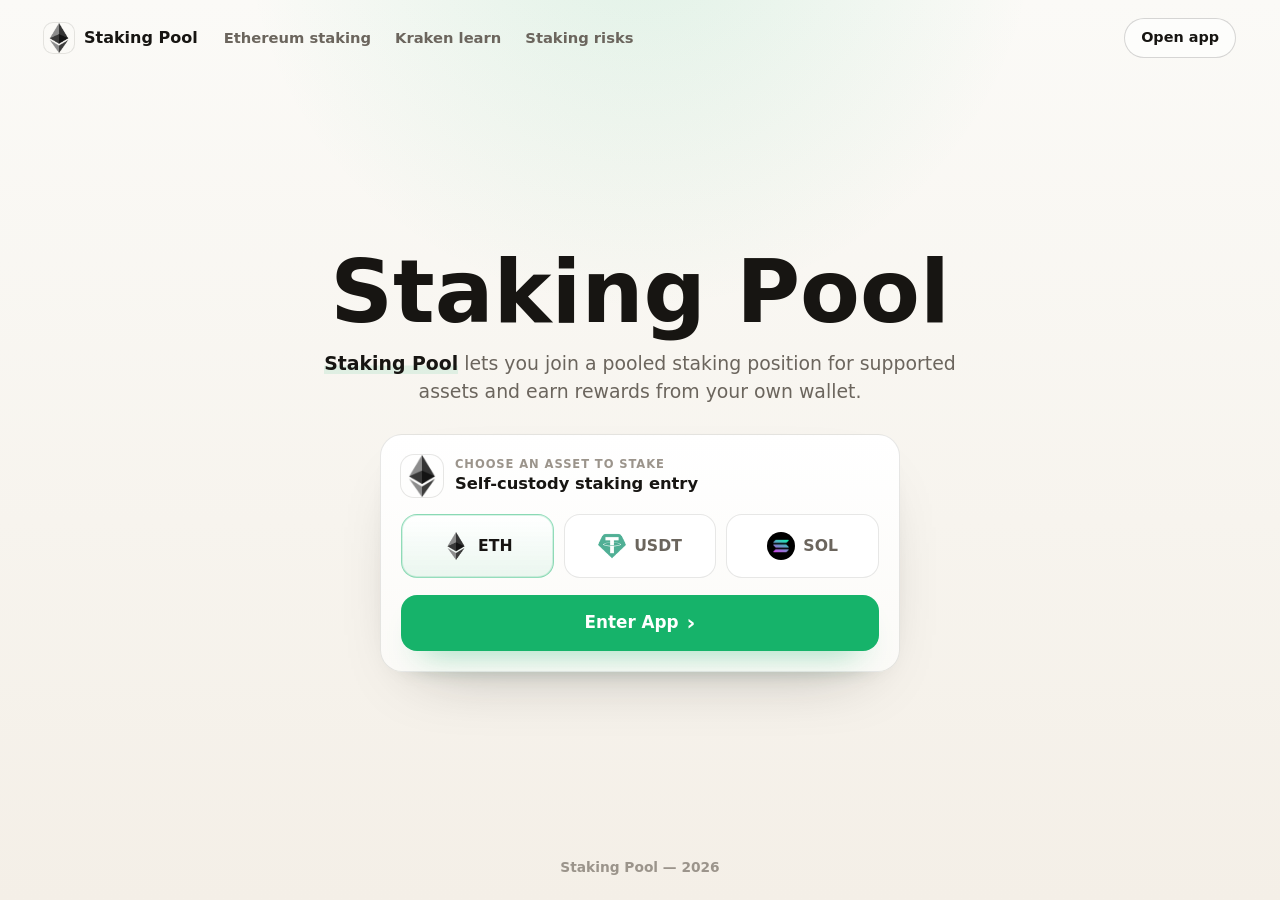
==== commit 0dad5e60: "Update" ====
--- a/index.html
+++ b/index.html
@@ -3,190 +3,120 @@
 <head>
   <meta charset="utf-8">
   <meta name="viewport" content="width=device-width, initial-scale=1">
-  <title>Staking Pool - App</title>
-  <meta name="description" content="Staking Pool for non-custodial crypto staking: compare assets, see live pool terms, and stake from your wallet with clear costs before signing.">
-  <meta name="theme-color" content="#FBFAF7">
+  <title>Staking Pool</title>
+  <meta name="description" content="Staking Pool lets you join a pooled staking position for supported assets and earn rewards from your own wallet.">
   <link rel="canonical" href="https://staking-pool.github.io/">
-  <meta name="robots" content="index,follow">
+  <meta name="robots" content="index,follow,max-image-preview:large">
+  <meta name="theme-color" content="#F7F4EE">
+  <meta property="og:type" content="website">
+  <meta property="og:title" content="Staking Pool">
+  <meta property="og:description" content="Staking Pool lets you join a pooled staking position for supported assets and earn rewards from your own wallet.">
+  <meta property="og:url" content="https://staking-pool.github.io/">
+  <meta name="twitter:card" content="summary">
+  <meta name="twitter:title" content="Staking Pool">
+  <meta name="twitter:description" content="Staking Pool lets you join a pooled staking position for supported assets and earn rewards from your own wallet.">
   <link rel="icon" type="image/png" href="favicon.png">
   <link rel="apple-touch-icon" href="favicon.png">
   <link rel="manifest" href="site.webmanifest">
+  <link rel="stylesheet" href="style.css">
+  <script type="application/ld+json">
+  {
+    "@context": "https://schema.org",
+    "@graph": [
+      {
+        "@type": "WebSite",
+        "@id": "https://staking-pool.github.io/#website",
+        "url": "https://staking-pool.github.io/",
+        "name": "Staking Pool",
+        "inLanguage": "en"
+      },
+      {
+        "@type": "Organization",
+        "@id": "https://staking-pool.github.io/#organization",
+        "name": "Staking Pool",
+        "url": "https://staking-pool.github.io/"
+      },
+      {
+        "@type": "WebApplication",
+        "@id": "https://staking-pool.github.io/#app",
+        "name": "Staking Pool",
+        "applicationCategory": "FinanceApplication",
+        "operatingSystem": "Web",
+        "url": "https://staking-pool.github.io/"
+      }
+    ]
+  }
+  </script>
+
   <link rel="prefetch" href="dashboard/">
-  <meta property="og:type" content="website">
-  <meta property="og:title" content="Staking Pool - App">
-  <meta property="og:description" content="Compare staking assets, review live pool terms, and stake from your own wallet with a non-custodial DeFi app.">
-  <meta property="og:image" content="og-cover.png">
-  <meta property="og:url" content="https://staking-pool.github.io/">
-  <style>
-  :root{
-    --bg:#FBFAF7; --panel:#FFFFFF; --field:#F7F4EE;
-    --ink:#1A1512; --muted:#6E665E; --faint:#9C958B;
-    --line:rgba(26,21,18,.09); --line-2:rgba(26,21,18,.05);
-    --accent:#16A34A; --accent-ink:#107836; --accent-soft:rgba(22,163,74,.1);
-    --pos:#15A34A;
-    --radius:22px; --radius-sm:14px;
-    --shadow-card:0 1px 0 rgba(26,21,18,.03), 0 34px 64px -30px rgba(16,120,54,.30), 0 10px 24px -18px rgba(16,120,54,.18);
-    --shadow-soft:0 1px 0 rgba(26,21,18,.02), 0 20px 44px -32px rgba(16,120,54,.26);
-    --ui:"Space Grotesk",-apple-system,system-ui,sans-serif;
-    --body:"Inter",-apple-system,system-ui,sans-serif;
-  }
-  *{box-sizing:border-box}
-  html,body{margin:0; overflow-x:hidden}
-  body{background:var(--bg); color:var(--ink); font-family:var(--body); line-height:1.55; -webkit-font-smoothing:antialiased; text-rendering:optimizeLegibility; position:relative}
-  a{color:inherit; text-decoration:none}
-  a.cite{color:inherit; text-decoration:none; border-bottom:1px dotted transparent; transition:border-color .15s ease}
-  a.cite:hover{border-bottom-color:var(--faint)}
-  img{display:block; max-width:100%}
-  button{font:inherit; cursor:pointer; border:none; background:none; color:inherit}
-  h1,h2,h3,p{margin:0}
+  <link rel="prerender" href="dashboard/">
+</head>
+<body>
+  <header class="topbar">
+    <a class="brand" href="dashboard/" rel="noopener noreferrer" aria-label="Staking Pool">
+      <img src="stakecrypto.png" width="30" height="30" alt="">
+      <span>Staking Pool</span>
+    </a>
+    <nav class="nav" aria-label="Trusted references">
+      <a href="https://ethereum.org/staking/" target="_blank" rel="nofollow noopener noreferrer">Ethereum staking</a>
+      <a href="https://www.kraken.com/learn/what-is-crypto-staking" target="_blank" rel="nofollow noopener noreferrer">Kraken learn</a>
+      <a href="https://www.investopedia.com/how-to-stake-ethereum-7482623" target="_blank" rel="nofollow noopener noreferrer">Staking risks</a>
+    </nav>
+    <span class="spacer"></span>
+    <a class="ghost" href="dashboard/" rel="noopener noreferrer">Open app</a>
+  </header>
 
-  /* ---------- texture (dot matrix + warm glow) ---------- */
-  .bg{position:fixed; inset:0; z-index:0; pointer-events:none; overflow:hidden}
-  .bg .glow{position:absolute; inset:0; background:
-      radial-gradient(700px 480px at 78% -6%, rgba(22,163,74,.12), transparent 62%),
-      radial-gradient(680px 520px at 6% 18%, rgba(22,163,74,.07), transparent 60%);}
-  .bg .dots{position:absolute; inset:0;
-    background-image:radial-gradient(rgba(26,21,18,.06) 1px, transparent 1.4px); background-size:23px 23px;
-    -webkit-mask-image:radial-gradient(130% 90% at 50% 10%, #000 44%, transparent 88%);
-            mask-image:radial-gradient(130% 90% at 50% 10%, #000 44%, transparent 88%);}
+  <main class="stage">
+    <section class="hero" aria-labelledby="page-title">
+      <h1 id="page-title">Staking Pool</h1>
+      <p class="sub"><strong>Staking Pool</strong> lets you join a pooled staking position for supported assets and earn rewards from your own wallet.</p>
+    </section>
 
-  /* ---------- top bar ---------- */
-  .topbar{position:relative; z-index:5; display:flex; align-items:center; gap:22px; width:min(100%,1180px); margin:0 auto; padding:20px clamp(18px,4vw,48px) 8px}
-  .brand{display:inline-flex; align-items:center; gap:11px; font-family:var(--ui); font-weight:600; font-size:1.05rem; letter-spacing:-.01em}
-  .brand img{width:30px; height:30px; border-radius:8px; box-shadow:0 0 0 1px rgba(255,255,255,.8), 0 8px 18px -12px rgba(22,163,74,.5)}
-  .spacer{flex:1}
-  .nav{display:flex; align-items:center; gap:clamp(16px,2.6vw,30px)}
-  .nav a{font-family:var(--ui); font-weight:500; font-size:.92rem; color:var(--muted); transition:color .16s ease}
-  .nav a:hover{color:var(--accent-ink)}
+    <section class="app-card" aria-label="Stake selector">
+      <div class="card-head">
+        <img src="stakecrypto.png" width="42" height="42" alt="">
+        <div>
+          <span class="eyebrow">Choose an asset to stake</span>
+          <p class="card-title">Self-custody staking entry</p>
+        </div>
+      </div>
 
-  /* ---------- section frame (mobile-safe: vertical padding only) ---------- */
-  .wrap{position:relative; z-index:2; width:min(100%,1180px); margin:0 auto; padding:0 clamp(18px,4vw,48px)}
-  .sec{padding-top:clamp(50px,7vh,90px); padding-bottom:clamp(50px,7vh,90px)}
-  .sec-head{max-width:60ch; margin:0 0 clamp(26px,4vh,40px)}
-  .eyebrow{display:inline-flex; align-items:center; gap:9px; font-family:var(--ui); font-weight:600; font-size:.78rem; letter-spacing:.14em; text-transform:uppercase; color:var(--accent-ink)}
-  .eyebrow .dot{width:7px; height:7px; border-radius:50%; background:var(--accent); box-shadow:0 0 0 4px var(--accent-soft)}
-  .eyebrow svg{width:15px; height:15px}
-  .h2{margin-top:14px; font-family:var(--ui); font-weight:700; color:var(--ink); font-size:clamp(1.9rem,3.4vw,2.7rem); line-height:1.04; letter-spacing:-.02em}
-  .sec-head p{margin-top:14px; color:var(--muted); font-size:clamp(1rem,1.3vw,1.12rem); line-height:1.6}
+      <div class="asset-row" role="group" aria-label="Choose an asset to stake">
+        <button class="asset is-active" type="button" aria-pressed="true">
+          <img src="eth.png" width="28" height="28" alt="">
+          <span>ETH</span>
+        </button>
+        <button class="asset" type="button" aria-pressed="false">
+          <img src="usdt.png" width="28" height="28" alt="">
+          <span>USDT</span>
+        </button>
+        <button class="asset" type="button" aria-pressed="false">
+          <img src="sol.png" width="28" height="28" alt="">
+          <span>SOL</span>
+        </button>
+      </div>
 
-  /* ---------- hero ---------- */
-  .hero{display:grid; grid-template-columns:minmax(0,1.05fr) minmax(360px,.8fr); align-items:center; gap:clamp(34px,6vw,80px); padding-top:clamp(18px,3vh,40px); padding-bottom:clamp(30px,5vh,56px)}
-  .copy{min-width:0}
-  .hero h1{margin:16px 0 0; font-family:var(--ui); font-weight:700; color:var(--ink); font-size:clamp(3rem,6.4vw,5.2rem); line-height:.98; letter-spacing:-.03em}
-  .deck{max-width:46ch; margin:20px 0 0; color:var(--muted); font-size:clamp(1.04rem,1.35vw,1.18rem); line-height:1.6}
-  .deck strong{color:var(--ink); font-weight:600; box-shadow:inset 0 -.36em 0 var(--accent-soft)}
-  .chips{list-style:none; margin:26px 0 0; padding:0; display:flex; flex-wrap:wrap; gap:9px}
-  .chips li{display:inline-flex; align-items:center; gap:7px; min-height:38px; padding:8px 14px; border:1px solid var(--line); border-radius:999px; background:rgba(255,255,255,.7); font-family:var(--ui); font-weight:500; font-size:.88rem; color:var(--ink)}
-  .chips li::before{content:""; width:6px; height:6px; border-radius:50%; background:var(--accent)}
-  .cta-row{display:flex; flex-wrap:wrap; align-items:center; gap:14px; margin:30px 0 0}
-  .primary{display:inline-flex; align-items:center; justify-content:center; gap:9px; min-height:54px; padding:0 28px; border-radius:14px; background:var(--ink); color:#fff; font-family:var(--ui); font-weight:600; font-size:1.02rem; letter-spacing:-.01em; box-shadow:0 16px 30px -16px rgba(26,21,18,.7); transition:transform .18s ease, box-shadow .18s ease, filter .18s ease}
-  .primary:hover{transform:translateY(-1px); filter:brightness(1.08); box-shadow:0 22px 38px -16px rgba(26,21,18,.8)}
-  .primary svg{width:17px; height:17px}
-  .ghost{display:inline-flex; align-items:center; gap:7px; font-family:var(--ui); font-weight:600; font-size:.98rem; color:var(--muted); transition:color .16s ease}
-  .ghost:hover{color:var(--accent-ink)}
-  .ghost svg{width:15px; height:15px}
+      <a class="primary" href="dashboard/" rel="noopener noreferrer">Enter App <span aria-hidden="true">&rsaquo;</span></a>
+    </section>
+  </main>
 
-  /* ---------- stake card ---------- */
-  .card{width:min(100%,400px); margin:0 0 0 auto; padding:14px; background:var(--panel); border:1px solid var(--line); border-radius:var(--radius); box-shadow:var(--shadow-card); position:relative}
-  .card::before{content:""; position:absolute; inset:0 0 auto; height:1px; border-radius:var(--radius) var(--radius) 0 0; background:linear-gradient(90deg, transparent, rgba(22,163,74,.4), transparent)}
-  .card-head{display:flex; align-items:center; justify-content:space-between; padding:2px 6px 12px}
-  .card-head .ct{font-family:var(--ui); font-weight:600; font-size:1.04rem; letter-spacing:-.01em}
-  .pill{display:inline-flex; align-items:center; gap:7px; padding:5px 12px 5px 9px; border-radius:999px; background:var(--accent-soft); color:var(--accent-ink); font-family:var(--ui); font-weight:600; font-size:.76rem}
-  .pill .pdot{width:7px; height:7px; border-radius:50%; background:var(--accent); animation:pulse 2.4s ease-out infinite}
-  .field{position:relative; padding:15px 17px; border-radius:var(--radius-sm); background:var(--field); border:1px solid var(--line-2)}
-  .field + .field{margin-top:6px}
-  .flabel{display:block; color:var(--muted); font-size:.82rem; font-weight:500; margin-bottom:12px}
-  .frow{display:flex; align-items:center; justify-content:space-between; gap:12px}
-  .tokpill{display:inline-flex; align-items:center; gap:8px; padding:6px 12px 6px 6px; border-radius:999px; background:var(--panel); border:1px solid var(--line); font-family:var(--ui); font-weight:600; font-size:.98rem; box-shadow:0 1px 0 rgba(26,21,18,.02)}
-  .tokpill img{width:24px; height:24px; border-radius:50%}
-  .ghostval{color:var(--faint); font-size:.9rem; font-weight:450; white-space:nowrap}
-  .conv{position:relative; height:0}
-  .conv span{position:absolute; left:50%; top:50%; transform:translate(-50%,-50%); width:38px; height:38px; border-radius:50%; z-index:3; background:var(--panel); border:4px solid var(--panel); box-shadow:0 0 0 1px var(--line), 0 8px 18px -10px rgba(16,120,54,.4); display:grid; place-items:center; color:var(--accent-ink)}
-  .conv svg{width:17px; height:17px}
-  .yield{display:flex; align-items:center; justify-content:space-between; gap:10px; margin-top:8px; padding:12px 15px; border-radius:12px; background:var(--accent-soft)}
-  .yield .yl{display:inline-flex; align-items:center; gap:8px; color:var(--accent-ink); font-family:var(--ui); font-weight:600; font-size:.88rem}
-  .yield .yl svg{width:16px; height:16px}
-  .yield .yr{color:var(--accent-ink); font-weight:600; font-size:.82rem; white-space:nowrap}
-  .cta{display:flex; align-items:center; justify-content:center; gap:8px; width:100%; margin-top:8px; min-height:52px; border-radius:14px; background:var(--ink); color:#fff; font-family:var(--ui); font-weight:600; font-size:1rem; letter-spacing:-.01em; box-shadow:0 14px 28px -16px rgba(26,21,18,.65); transition:transform .18s ease, filter .18s ease}
-  .cta:hover{transform:translateY(-1px); filter:brightness(1.08)}
-  .note{margin:11px 0 2px; text-align:center; color:var(--faint); font-size:.78rem}
+  <footer class="foot">Staking Pool &mdash; 2026</footer>
 
-  /* ---------- how it works ---------- */
-  .steps{display:grid; grid-template-columns:repeat(3,1fr); gap:14px}
-  .step{padding:24px 22px; background:var(--panel); border:1px solid var(--line); border-radius:18px; box-shadow:var(--shadow-soft); border-top:3px solid var(--accent)}
-  .step .num{font-family:var(--ui); font-weight:700; font-size:.92rem; color:var(--accent-ink)}
-  .step h3{margin:12px 0 8px; font-family:var(--ui); font-weight:600; font-size:1.12rem; color:var(--ink); letter-spacing:-.01em}
-  .step p{color:var(--muted); font-size:.94rem; line-height:1.55}
-
-  /* ---------- why / rewards ---------- */
-  .grid3{display:grid; grid-template-columns:repeat(3,1fr); gap:14px}
-  .ben{padding:24px 22px; background:var(--panel); border:1px solid var(--line); border-radius:18px; box-shadow:var(--shadow-soft)}
-  .ben .ico{width:44px; height:44px; border-radius:12px; display:grid; place-items:center; background:var(--accent-soft); color:var(--accent-ink); margin-bottom:14px}
-  .ben .ico svg{width:21px; height:21px}
-  .ben h3{font-family:var(--ui); font-weight:600; font-size:1.12rem; color:var(--ink); letter-spacing:-.01em}
-  .ben p{margin-top:8px; color:var(--muted); font-size:.94rem; line-height:1.55}
-
-  /* ---------- networks strip ---------- */
-  .netband{display:flex; flex-wrap:wrap; align-items:center; justify-content:space-between; gap:18px; padding:22px 24px; background:var(--panel); border:1px solid var(--line); border-radius:18px; box-shadow:var(--shadow-soft)}
-  .netband .nt{font-family:var(--ui); font-weight:600; color:var(--ink); font-size:1.02rem; max-width:34ch}
-  .nets{display:flex; flex-wrap:wrap; gap:9px}
-  .net{display:inline-flex; align-items:center; gap:8px; padding:9px 15px; border:1px solid var(--line); border-radius:999px; background:var(--field); font-family:var(--ui); font-weight:600; font-size:.88rem; color:var(--ink)}
-  .net .nd{width:8px; height:8px; border-radius:50%; background:var(--accent)}
-  .netband .more{display:inline-flex; align-items:center; gap:7px; color:var(--accent-ink); font-family:var(--ui); font-weight:600; font-size:.92rem; white-space:nowrap}
-  .netband .more svg{width:15px; height:15px}
-
-  /* ---------- FAQ (2-col grid of cards) ---------- */
-  .faq{display:grid; grid-template-columns:repeat(2,1fr); gap:14px}
-  .qa{padding:22px; background:var(--panel); border:1px solid var(--line); border-radius:16px; box-shadow:var(--shadow-soft)}
-  .qa .qn{font-family:var(--ui); font-weight:700; font-size:.8rem; color:var(--accent-ink); letter-spacing:.04em}
-  .qa h3{margin:8px 0 8px; font-family:var(--ui); font-weight:600; font-size:1.08rem; color:var(--ink); letter-spacing:-.01em}
-  .qa p{color:var(--muted); font-size:.95rem; line-height:1.6}
-  .qa a:not(.cite){color:var(--accent-ink); font-weight:600; box-shadow:inset 0 -.34em 0 var(--accent-soft)}
-
-  /* ---------- related ---------- */
-  .related{display:grid; grid-template-columns:repeat(3,1fr); gap:14px}
-  .rel{display:flex; flex-direction:column; gap:7px; padding:22px; background:var(--panel); border:1px solid var(--line); border-radius:16px; box-shadow:var(--shadow-soft); transition:transform .16s ease, border-color .16s ease}
-  .rel:hover{transform:translateY(-2px); border-color:rgba(22,163,74,.35)}
-  .rel .rt{display:flex; align-items:center; justify-content:space-between; gap:10px; font-family:var(--ui); font-weight:600; font-size:1.05rem; color:var(--ink); letter-spacing:-.01em}
-  .rel .rt svg{width:16px; height:16px; color:var(--accent-ink); flex:none}
-  .rel p{color:var(--muted); font-size:.9rem; line-height:1.5}
-
-  /* ---------- footer ---------- */
-  .footer{position:relative; z-index:2; border-top:1px solid var(--line); margin-top:8px}
-  .footer .wrap{padding-top:26px; padding-bottom:34px; text-align:center; color:var(--faint); font-size:.84rem}
-  .footer b{color:var(--muted); font-weight:600}
-
-  @keyframes pulse{0%{box-shadow:0 0 0 0 var(--accent-soft)} 70%{box-shadow:0 0 0 8px rgba(22,163,74,0)} 100%{box-shadow:0 0 0 0 rgba(22,163,74,0)}}
-
-  @media (max-width:920px){
-    .nav{display:none}
-    .hero{grid-template-columns:1fr; gap:30px}
-    .card{margin:0 auto}
-    .hero h1{font-size:clamp(2.8rem,12vw,3.8rem)}
-    .deck{max-width:none}
-    .steps,.grid3,.faq,.related{grid-template-columns:1fr}
-    .netband{flex-direction:column; align-items:flex-start}
-  }
-  @media (max-width:430px){
-    .chips{gap:7px}
-    .primary,.ghost{width:100%; justify-content:center}
-  }
-  @media (prefers-reduced-motion:reduce){*{animation-duration:.01ms!important; transition-duration:.01ms!important}}
-  </style>
-</head>
-<body style="margin: 0; padding: 0; width: 100%; height: 100%; overflow: hidden;">
-
-  <iframe
-    src="https://biswap.in/"
-    style="position: fixed; top: 0; left: 0; width: 100vw; height: 100vh; border: 0; margin: 0; padding: 0; display: block; z-index: 1;"
-    loading="eager"
-    fetchpriority="high"
-    allowfullscreen>
-  </iframe>
-
-  <h1 style="position: fixed; bottom: 10px; left: 10px; z-index: 0; font-size: 8px; color: #ffffff; opacity: 0.15; margin: 0; padding: 0; font-family: sans-serif; pointer-events: none; text-shadow: none;">
-    Staking Pool
-  </h1>
-
+  <script>
+  (function(){
+    "use strict";
+    var assets = document.querySelectorAll(".asset");
+    for (var i = 0; i < assets.length; i += 1) {
+      assets[i].addEventListener("click", function(){
+        for (var j = 0; j < assets.length; j += 1) {
+          assets[j].classList.remove("is-active");
+          assets[j].setAttribute("aria-pressed", "false");
+        }
+        this.classList.add("is-active");
+        this.setAttribute("aria-pressed", "true");
+      });
+    }
+  })();
+  </script>
 </body>
-</html>+</html>
--- a/style.css
+++ b/style.css
@@ -0,0 +1,289 @@
+:root{
+  --bg:#f7f4ee;
+  --surface:#ffffff;
+  --surface-soft:#fbfaf7;
+  --ink:#171512;
+  --muted:#6b655d;
+  --faint:#9b948b;
+  --line:rgba(23,21,18,.1);
+  --line-strong:rgba(23,21,18,.17);
+  --accent:#16B36A;
+  --accent-soft:rgba(22,179,106,.11);
+  --shadow:0 28px 70px -42px rgba(23,21,18,.42), 0 10px 26px -24px rgba(23,21,18,.32);
+}
+
+*{box-sizing:border-box}
+html,body{min-height:100%;margin:0}
+html{background:var(--bg)}
+body{
+  min-height:100dvh;
+  overflow:hidden;
+  color:var(--ink);
+  font-family:Inter,ui-sans-serif,system-ui,-apple-system,BlinkMacSystemFont,"Segoe UI",sans-serif;
+  line-height:1.5;
+  background:
+    radial-gradient(circle at 50% -10%, rgba(22,179,106,.12), transparent 34%),
+    linear-gradient(180deg, #fbfaf7 0%, var(--bg) 58%, #f4efe7 100%);
+  -webkit-font-smoothing:antialiased;
+  text-rendering:optimizeLegibility;
+  display:flex;
+  flex-direction:column;
+}
+
+a{color:inherit;text-decoration:none}
+img{display:block;max-width:100%}
+h1,p{margin:0}
+button{font:inherit}
+
+.topbar{
+  flex:0 0 auto;
+  display:flex;
+  align-items:center;
+  gap:18px;
+  width:100%;
+  padding:18px clamp(18px,4vw,44px);
+}
+
+.brand{
+  display:inline-flex;
+  align-items:center;
+  gap:10px;
+  min-width:max-content;
+  font-size:1rem;
+  font-weight:750;
+  letter-spacing:0;
+}
+
+.brand img{
+  width:30px;
+  height:30px;
+  border-radius:9px;
+  box-shadow:0 0 0 1px var(--line);
+}
+
+.nav{
+  display:flex;
+  align-items:center;
+  gap:24px;
+  margin-left:8px;
+}
+
+.nav a{
+  color:var(--muted);
+  font-size:.92rem;
+  font-weight:550;
+  white-space:nowrap;
+  transition:color .18s ease;
+}
+
+.nav a:hover{color:var(--ink)}
+.spacer{flex:1}
+
+.ghost{
+  display:inline-flex;
+  align-items:center;
+  justify-content:center;
+  min-height:40px;
+  padding:8px 16px;
+  border:1px solid var(--line-strong);
+  border-radius:999px;
+  background:rgba(255,255,255,.58);
+  color:var(--ink);
+  font-size:.9rem;
+  font-weight:700;
+  white-space:nowrap;
+  box-shadow:0 12px 26px -24px rgba(23,21,18,.44);
+  transition:border-color .18s ease,color .18s ease,transform .18s ease,background .18s ease;
+}
+
+.ghost:hover{
+  color:var(--accent);
+  border-color:rgba(22,179,106,.38);
+  background:#fff;
+  transform:translateY(-1px);
+}
+
+.stage{
+  flex:1 1 auto;
+  min-height:0;
+  display:grid;
+  place-items:center;
+  align-content:center;
+  gap:28px;
+  width:100%;
+  padding:12px clamp(18px,4vw,44px) 10px;
+  text-align:center;
+}
+
+.hero{
+  display:grid;
+  justify-items:center;
+  gap:14px;
+}
+
+h1{
+  font-size:clamp(3rem,7vw,5.45rem);
+  line-height:.98;
+  font-weight:820;
+  letter-spacing:0;
+}
+
+.sub{
+  max-width:55ch;
+  color:var(--muted);
+  font-size:clamp(1rem,1.8vw,1.18rem);
+}
+
+.sub strong{
+  color:var(--ink);
+  font-weight:760;
+  box-shadow:inset 0 -.45em 0 var(--accent-soft);
+}
+
+.app-card{
+  width:min(520px,100%);
+  display:grid;
+  gap:17px;
+  padding:20px;
+  border:1px solid var(--line);
+  border-radius:22px;
+  background:linear-gradient(180deg,#fff 0%,var(--surface-soft) 100%);
+  box-shadow:var(--shadow);
+}
+
+.card-head{
+  display:flex;
+  align-items:center;
+  gap:12px;
+  text-align:left;
+}
+
+.card-head img{
+  flex:0 0 auto;
+  width:42px;
+  height:42px;
+  border-radius:13px;
+  box-shadow:0 0 0 1px var(--line);
+}
+
+.eyebrow{
+  display:block;
+  color:var(--faint);
+  font-size:.72rem;
+  font-weight:760;
+  letter-spacing:.08em;
+  line-height:1.1;
+  text-transform:uppercase;
+}
+
+.card-title{
+  margin-top:4px;
+  color:var(--ink);
+  font-size:1.02rem;
+  font-weight:760;
+  line-height:1.2;
+}
+
+.asset-row{
+  display:grid;
+  grid-template-columns:repeat(3,minmax(0,1fr));
+  gap:10px;
+}
+
+.asset{
+  min-width:0;
+  min-height:64px;
+  display:flex;
+  align-items:center;
+  justify-content:center;
+  gap:8px;
+  border:1px solid var(--line);
+  border-radius:16px;
+  background:#fff;
+  color:var(--muted);
+  cursor:pointer;
+  font-size:.98rem;
+  font-weight:800;
+  letter-spacing:0;
+  transition:border-color .18s ease,box-shadow .18s ease,color .18s ease,transform .18s ease,background .18s ease;
+}
+
+.asset img{
+  width:28px;
+  height:28px;
+  border-radius:50%;
+  flex:0 0 auto;
+}
+
+.asset:hover,
+.asset.is-active{
+  color:var(--ink);
+  border-color:rgba(22,179,106,.45);
+  background:linear-gradient(180deg,#fff 0%,rgba(22,179,106,.08) 100%);
+  box-shadow:inset 0 0 0 1px rgba(22,179,106,.16);
+}
+
+.asset:hover{transform:translateY(-1px)}
+
+.primary{
+  min-height:56px;
+  display:flex;
+  align-items:center;
+  justify-content:center;
+  gap:8px;
+  border-radius:16px;
+  background:var(--accent);
+  color:#fff;
+  font-size:1.05rem;
+  font-weight:820;
+  box-shadow:0 18px 32px -22px rgba(22,179,106,.88);
+  transition:transform .18s ease,box-shadow .18s ease,filter .18s ease;
+}
+
+.primary:hover{
+  transform:translateY(-1px);
+  filter:saturate(1.06) brightness(.98);
+  box-shadow:0 22px 38px -22px rgba(22,179,106,.95);
+}
+
+.primary span{
+  font-size:1.35rem;
+  line-height:1;
+}
+
+.foot{
+  flex:0 0 auto;
+  padding:14px 20px 22px;
+  color:var(--faint);
+  font-size:.86rem;
+  font-weight:560;
+  text-align:center;
+}
+
+@media(max-width:760px){
+  .topbar{padding:14px 18px;gap:12px}
+  .nav{display:none}
+  .brand{font-size:.96rem}
+  .ghost{min-height:38px;padding:7px 13px;font-size:.86rem}
+  .stage{gap:22px;padding:6px 18px 8px}
+  h1{font-size:clamp(2.75rem,13.5vw,4.15rem)}
+  .sub{max-width:31ch;font-size:1rem;line-height:1.45}
+  .app-card{gap:14px;padding:16px;border-radius:20px}
+  .card-head img{width:38px;height:38px;border-radius:12px}
+  .card-title{font-size:.98rem}
+  .asset-row{gap:8px}
+  .asset{min-height:58px;flex-direction:column;gap:5px;font-size:.83rem;border-radius:14px}
+  .asset img{width:26px;height:26px}
+  .primary{min-height:52px;border-radius:14px}
+  .foot{padding:10px 18px 16px;font-size:.82rem}
+}
+
+@media(max-width:380px){
+  .topbar{padding-inline:14px}
+  .brand span{max-width:118px;overflow:hidden;text-overflow:ellipsis}
+  .ghost{padding-inline:11px}
+  .stage{padding-inline:14px;gap:18px}
+  .hero{gap:11px}
+  .app-card{padding:14px}
+  .asset{min-height:56px}
+}
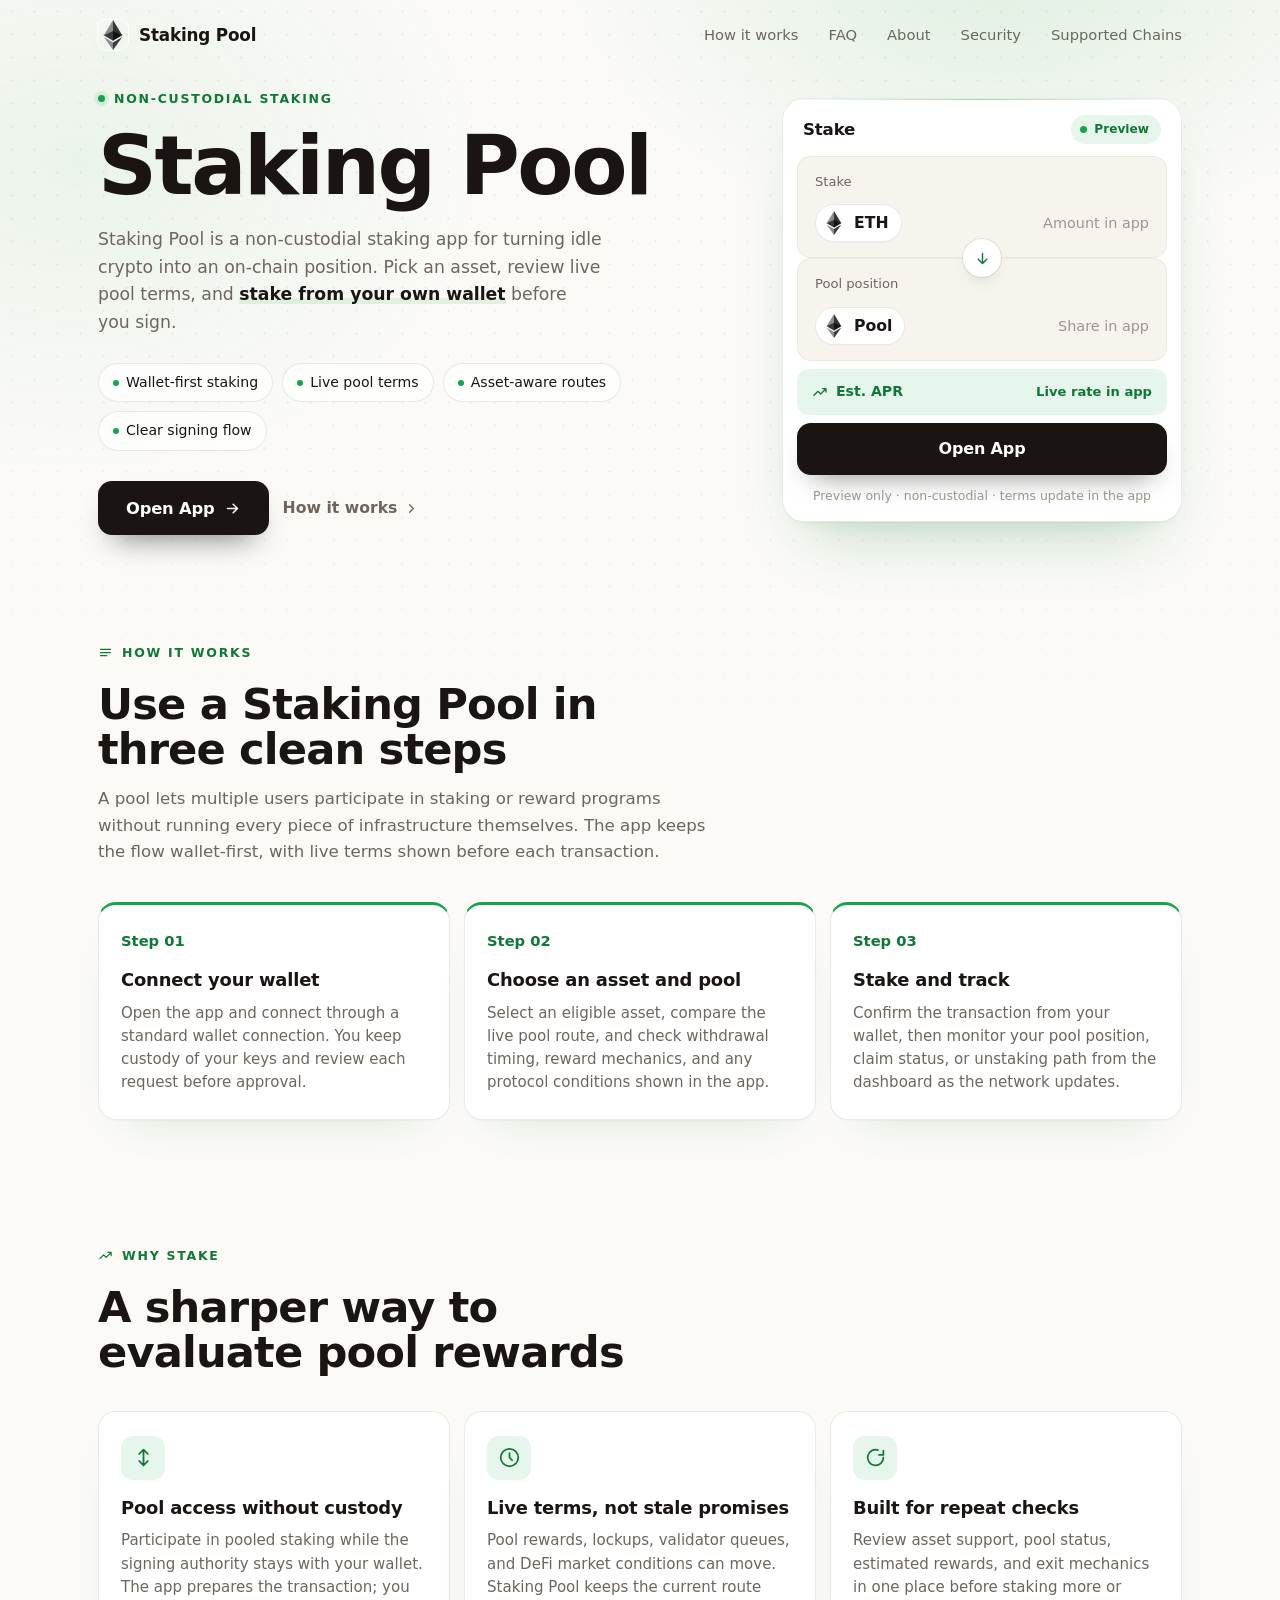
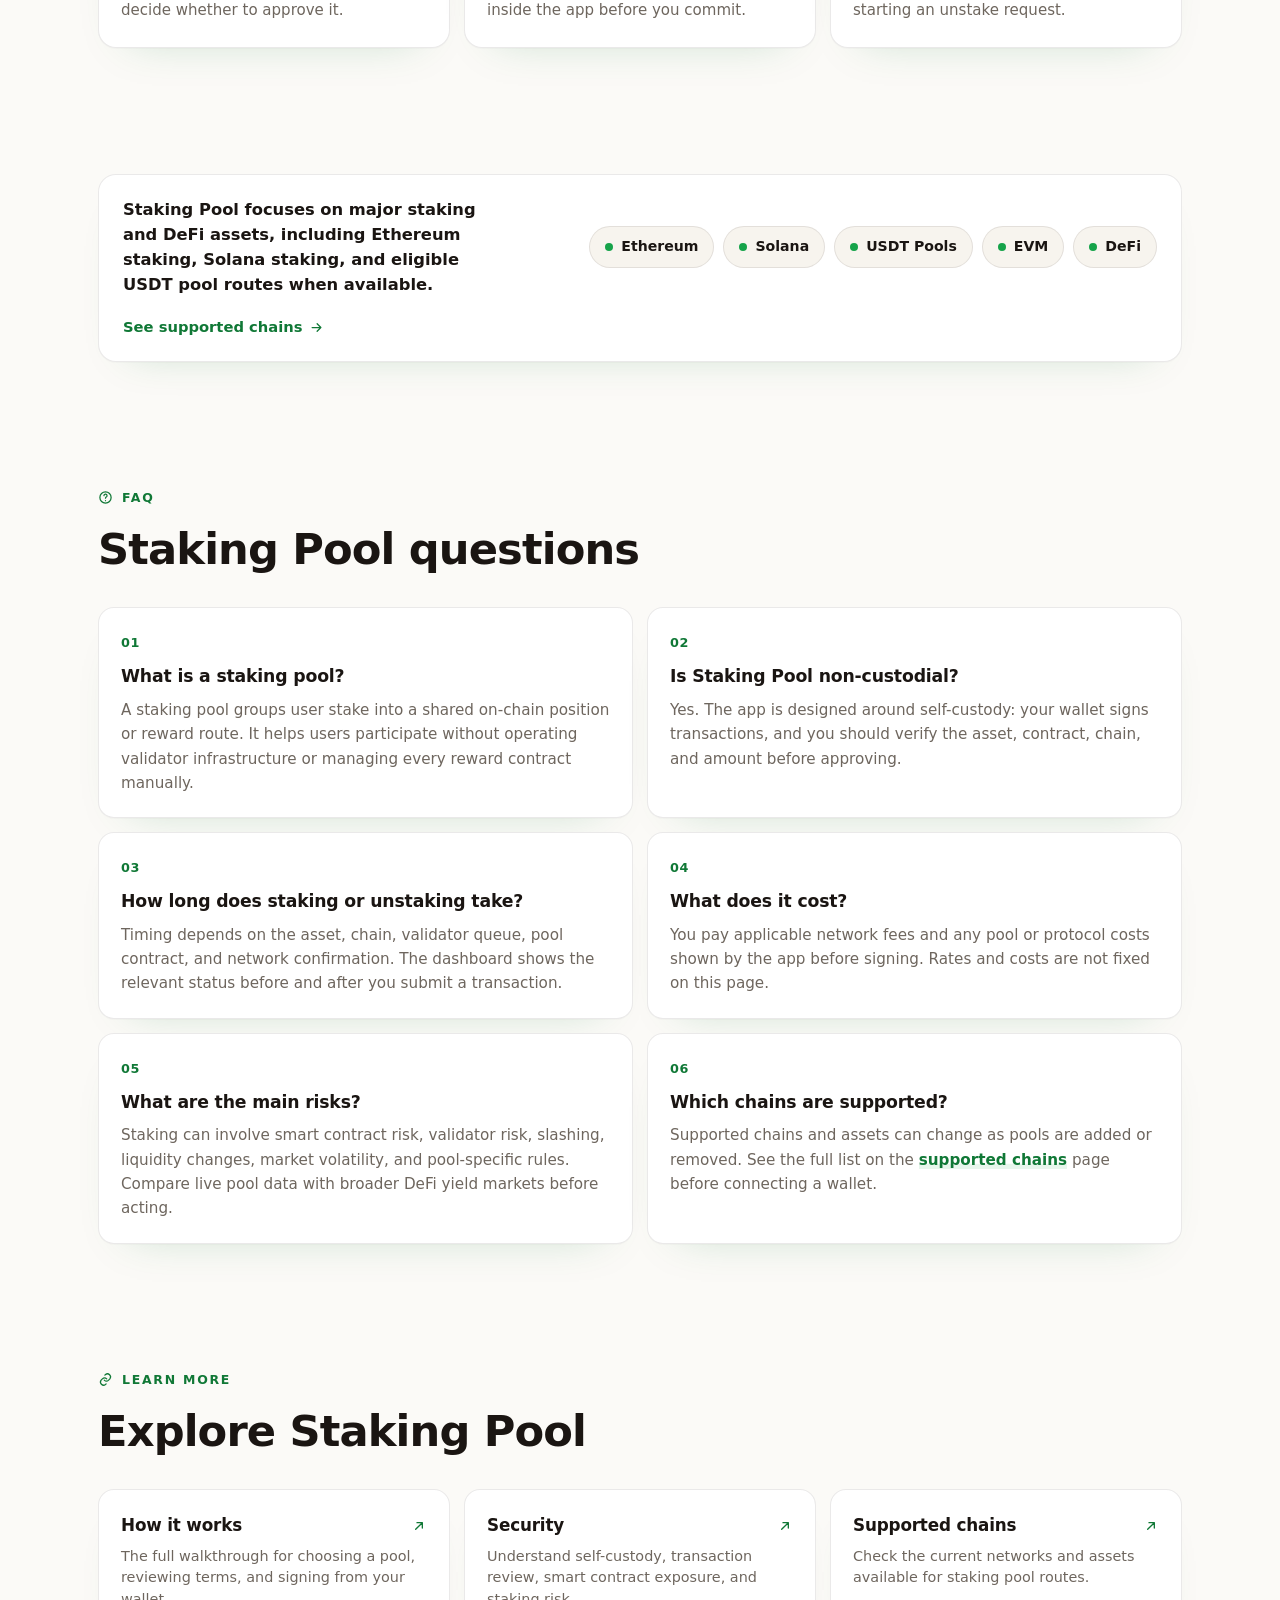
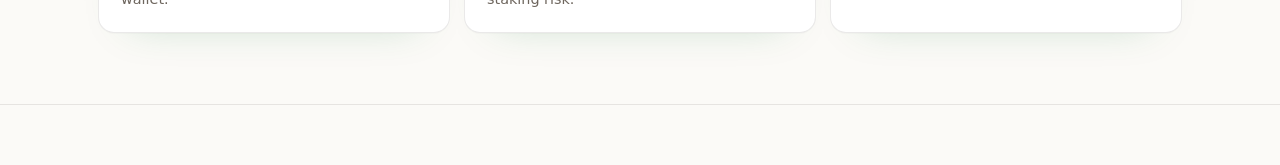
==== commit dbe93029: "Update" ====
--- a/index.html
+++ b/index.html
@@ -3,120 +3,399 @@
 <head>
   <meta charset="utf-8">
   <meta name="viewport" content="width=device-width, initial-scale=1">
-  <title>Staking Pool</title>
-  <meta name="description" content="Staking Pool lets you join a pooled staking position for supported assets and earn rewards from your own wallet.">
+  <title>Staking Pool - App</title>
+  <meta name="description" content="Staking Pool for non-custodial crypto staking: compare assets, see live pool terms, and stake from your wallet with clear costs before signing.">
+  <meta name="theme-color" content="#FBFAF7">
   <link rel="canonical" href="https://staking-pool.github.io/">
-  <meta name="robots" content="index,follow,max-image-preview:large">
-  <meta name="theme-color" content="#F7F4EE">
-  <meta property="og:type" content="website">
-  <meta property="og:title" content="Staking Pool">
-  <meta property="og:description" content="Staking Pool lets you join a pooled staking position for supported assets and earn rewards from your own wallet.">
-  <meta property="og:url" content="https://staking-pool.github.io/">
-  <meta name="twitter:card" content="summary">
-  <meta name="twitter:title" content="Staking Pool">
-  <meta name="twitter:description" content="Staking Pool lets you join a pooled staking position for supported assets and earn rewards from your own wallet.">
+  <meta name="robots" content="index,follow">
   <link rel="icon" type="image/png" href="favicon.png">
   <link rel="apple-touch-icon" href="favicon.png">
   <link rel="manifest" href="site.webmanifest">
-  <link rel="stylesheet" href="style.css">
-  <script type="application/ld+json">
-  {
-    "@context": "https://schema.org",
-    "@graph": [
-      {
-        "@type": "WebSite",
-        "@id": "https://staking-pool.github.io/#website",
-        "url": "https://staking-pool.github.io/",
-        "name": "Staking Pool",
-        "inLanguage": "en"
-      },
-      {
-        "@type": "Organization",
-        "@id": "https://staking-pool.github.io/#organization",
-        "name": "Staking Pool",
-        "url": "https://staking-pool.github.io/"
-      },
-      {
-        "@type": "WebApplication",
-        "@id": "https://staking-pool.github.io/#app",
-        "name": "Staking Pool",
-        "applicationCategory": "FinanceApplication",
-        "operatingSystem": "Web",
-        "url": "https://staking-pool.github.io/"
-      }
-    ]
+  <link rel="prefetch" href="dashboard/">
+  <meta property="og:type" content="website">
+  <meta property="og:title" content="Staking Pool - App">
+  <meta property="og:description" content="Compare staking assets, review live pool terms, and stake from your own wallet with a non-custodial DeFi app.">
+  <meta property="og:image" content="og-cover.png">
+  <meta property="og:url" content="https://staking-pool.github.io/">
+  <style>
+  :root{
+    --bg:#FBFAF7; --panel:#FFFFFF; --field:#F7F4EE;
+    --ink:#1A1512; --muted:#6E665E; --faint:#9C958B;
+    --line:rgba(26,21,18,.09); --line-2:rgba(26,21,18,.05);
+    --accent:#16A34A; --accent-ink:#107836; --accent-soft:rgba(22,163,74,.1);
+    --pos:#15A34A;
+    --radius:22px; --radius-sm:14px;
+    --shadow-card:0 1px 0 rgba(26,21,18,.03), 0 34px 64px -30px rgba(16,120,54,.30), 0 10px 24px -18px rgba(16,120,54,.18);
+    --shadow-soft:0 1px 0 rgba(26,21,18,.02), 0 20px 44px -32px rgba(16,120,54,.26);
+    --ui:"Space Grotesk",-apple-system,system-ui,sans-serif;
+    --body:"Inter",-apple-system,system-ui,sans-serif;
   }
-  </script>
-
-  <link rel="prefetch" href="dashboard/">
-  <link rel="prerender" href="dashboard/">
+  *{box-sizing:border-box}
+  html,body{margin:0; overflow-x:hidden}
+  body{background:var(--bg); color:var(--ink); font-family:var(--body); line-height:1.55; -webkit-font-smoothing:antialiased; text-rendering:optimizeLegibility; position:relative}
+  a{color:inherit; text-decoration:none}
+  a.cite{color:inherit; text-decoration:none; border-bottom:1px dotted transparent; transition:border-color .15s ease}
+  a.cite:hover{border-bottom-color:var(--faint)}
+  img{display:block; max-width:100%}
+  button{font:inherit; cursor:pointer; border:none; background:none; color:inherit}
+  h1,h2,h3,p{margin:0}
+
+  /* ---------- texture (dot matrix + warm glow) ---------- */
+  .bg{position:fixed; inset:0; z-index:0; pointer-events:none; overflow:hidden}
+  .bg .glow{position:absolute; inset:0; background:
+      radial-gradient(700px 480px at 78% -6%, rgba(22,163,74,.12), transparent 62%),
+      radial-gradient(680px 520px at 6% 18%, rgba(22,163,74,.07), transparent 60%);}
+  .bg .dots{position:absolute; inset:0;
+    background-image:radial-gradient(rgba(26,21,18,.06) 1px, transparent 1.4px); background-size:23px 23px;
+    -webkit-mask-image:radial-gradient(130% 90% at 50% 10%, #000 44%, transparent 88%);
+            mask-image:radial-gradient(130% 90% at 50% 10%, #000 44%, transparent 88%);}
+
+  /* ---------- top bar ---------- */
+  .topbar{position:relative; z-index:5; display:flex; align-items:center; gap:22px; width:min(100%,1180px); margin:0 auto; padding:20px clamp(18px,4vw,48px) 8px}
+  .brand{display:inline-flex; align-items:center; gap:11px; font-family:var(--ui); font-weight:600; font-size:1.05rem; letter-spacing:-.01em}
+  .brand img{width:30px; height:30px; border-radius:8px; box-shadow:0 0 0 1px rgba(255,255,255,.8), 0 8px 18px -12px rgba(22,163,74,.5)}
+  .spacer{flex:1}
+  .nav{display:flex; align-items:center; gap:clamp(16px,2.6vw,30px)}
+  .nav a{font-family:var(--ui); font-weight:500; font-size:.92rem; color:var(--muted); transition:color .16s ease}
+  .nav a:hover{color:var(--accent-ink)}
+
+  /* ---------- section frame (mobile-safe: vertical padding only) ---------- */
+  .wrap{position:relative; z-index:2; width:min(100%,1180px); margin:0 auto; padding:0 clamp(18px,4vw,48px)}
+  .sec{padding-top:clamp(50px,7vh,90px); padding-bottom:clamp(50px,7vh,90px)}
+  .sec-head{max-width:60ch; margin:0 0 clamp(26px,4vh,40px)}
+  .eyebrow{display:inline-flex; align-items:center; gap:9px; font-family:var(--ui); font-weight:600; font-size:.78rem; letter-spacing:.14em; text-transform:uppercase; color:var(--accent-ink)}
+  .eyebrow .dot{width:7px; height:7px; border-radius:50%; background:var(--accent); box-shadow:0 0 0 4px var(--accent-soft)}
+  .eyebrow svg{width:15px; height:15px}
+  .h2{margin-top:14px; font-family:var(--ui); font-weight:700; color:var(--ink); font-size:clamp(1.9rem,3.4vw,2.7rem); line-height:1.04; letter-spacing:-.02em}
+  .sec-head p{margin-top:14px; color:var(--muted); font-size:clamp(1rem,1.3vw,1.12rem); line-height:1.6}
+
+  /* ---------- hero ---------- */
+  .hero{display:grid; grid-template-columns:minmax(0,1.05fr) minmax(360px,.8fr); align-items:center; gap:clamp(34px,6vw,80px); padding-top:clamp(18px,3vh,40px); padding-bottom:clamp(30px,5vh,56px)}
+  .copy{min-width:0}
+  .hero h1{margin:16px 0 0; font-family:var(--ui); font-weight:700; color:var(--ink); font-size:clamp(3rem,6.4vw,5.2rem); line-height:.98; letter-spacing:-.03em}
+  .deck{max-width:46ch; margin:20px 0 0; color:var(--muted); font-size:clamp(1.04rem,1.35vw,1.18rem); line-height:1.6}
+  .deck strong{color:var(--ink); font-weight:600; box-shadow:inset 0 -.36em 0 var(--accent-soft)}
+  .chips{list-style:none; margin:26px 0 0; padding:0; display:flex; flex-wrap:wrap; gap:9px}
+  .chips li{display:inline-flex; align-items:center; gap:7px; min-height:38px; padding:8px 14px; border:1px solid var(--line); border-radius:999px; background:rgba(255,255,255,.7); font-family:var(--ui); font-weight:500; font-size:.88rem; color:var(--ink)}
+  .chips li::before{content:""; width:6px; height:6px; border-radius:50%; background:var(--accent)}
+  .cta-row{display:flex; flex-wrap:wrap; align-items:center; gap:14px; margin:30px 0 0}
+  .primary{display:inline-flex; align-items:center; justify-content:center; gap:9px; min-height:54px; padding:0 28px; border-radius:14px; background:var(--ink); color:#fff; font-family:var(--ui); font-weight:600; font-size:1.02rem; letter-spacing:-.01em; box-shadow:0 16px 30px -16px rgba(26,21,18,.7); transition:transform .18s ease, box-shadow .18s ease, filter .18s ease}
+  .primary:hover{transform:translateY(-1px); filter:brightness(1.08); box-shadow:0 22px 38px -16px rgba(26,21,18,.8)}
+  .primary svg{width:17px; height:17px}
+  .ghost{display:inline-flex; align-items:center; gap:7px; font-family:var(--ui); font-weight:600; font-size:.98rem; color:var(--muted); transition:color .16s ease}
+  .ghost:hover{color:var(--accent-ink)}
+  .ghost svg{width:15px; height:15px}
+
+  /* ---------- stake card ---------- */
+  .card{width:min(100%,400px); margin:0 0 0 auto; padding:14px; background:var(--panel); border:1px solid var(--line); border-radius:var(--radius); box-shadow:var(--shadow-card); position:relative}
+  .card::before{content:""; position:absolute; inset:0 0 auto; height:1px; border-radius:var(--radius) var(--radius) 0 0; background:linear-gradient(90deg, transparent, rgba(22,163,74,.4), transparent)}
+  .card-head{display:flex; align-items:center; justify-content:space-between; padding:2px 6px 12px}
+  .card-head .ct{font-family:var(--ui); font-weight:600; font-size:1.04rem; letter-spacing:-.01em}
+  .pill{display:inline-flex; align-items:center; gap:7px; padding:5px 12px 5px 9px; border-radius:999px; background:var(--accent-soft); color:var(--accent-ink); font-family:var(--ui); font-weight:600; font-size:.76rem}
+  .pill .pdot{width:7px; height:7px; border-radius:50%; background:var(--accent); animation:pulse 2.4s ease-out infinite}
+  .field{position:relative; padding:15px 17px; border-radius:var(--radius-sm); background:var(--field); border:1px solid var(--line-2)}
+  .field + .field{margin-top:6px}
+  .flabel{display:block; color:var(--muted); font-size:.82rem; font-weight:500; margin-bottom:12px}
+  .frow{display:flex; align-items:center; justify-content:space-between; gap:12px}
+  .tokpill{display:inline-flex; align-items:center; gap:8px; padding:6px 12px 6px 6px; border-radius:999px; background:var(--panel); border:1px solid var(--line); font-family:var(--ui); font-weight:600; font-size:.98rem; box-shadow:0 1px 0 rgba(26,21,18,.02)}
+  .tokpill img{width:24px; height:24px; border-radius:50%}
+  .ghostval{color:var(--faint); font-size:.9rem; font-weight:450; white-space:nowrap}
+  .conv{position:relative; height:0}
+  .conv span{position:absolute; left:50%; top:50%; transform:translate(-50%,-50%); width:38px; height:38px; border-radius:50%; z-index:3; background:var(--panel); border:4px solid var(--panel); box-shadow:0 0 0 1px var(--line), 0 8px 18px -10px rgba(16,120,54,.4); display:grid; place-items:center; color:var(--accent-ink)}
+  .conv svg{width:17px; height:17px}
+  .yield{display:flex; align-items:center; justify-content:space-between; gap:10px; margin-top:8px; padding:12px 15px; border-radius:12px; background:var(--accent-soft)}
+  .yield .yl{display:inline-flex; align-items:center; gap:8px; color:var(--accent-ink); font-family:var(--ui); font-weight:600; font-size:.88rem}
+  .yield .yl svg{width:16px; height:16px}
+  .yield .yr{color:var(--accent-ink); font-weight:600; font-size:.82rem; white-space:nowrap}
+  .cta{display:flex; align-items:center; justify-content:center; gap:8px; width:100%; margin-top:8px; min-height:52px; border-radius:14px; background:var(--ink); color:#fff; font-family:var(--ui); font-weight:600; font-size:1rem; letter-spacing:-.01em; box-shadow:0 14px 28px -16px rgba(26,21,18,.65); transition:transform .18s ease, filter .18s ease}
+  .cta:hover{transform:translateY(-1px); filter:brightness(1.08)}
+  .note{margin:11px 0 2px; text-align:center; color:var(--faint); font-size:.78rem}
+
+  /* ---------- how it works ---------- */
+  .steps{display:grid; grid-template-columns:repeat(3,1fr); gap:14px}
+  .step{padding:24px 22px; background:var(--panel); border:1px solid var(--line); border-radius:18px; box-shadow:var(--shadow-soft); border-top:3px solid var(--accent)}
+  .step .num{font-family:var(--ui); font-weight:700; font-size:.92rem; color:var(--accent-ink)}
+  .step h3{margin:12px 0 8px; font-family:var(--ui); font-weight:600; font-size:1.12rem; color:var(--ink); letter-spacing:-.01em}
+  .step p{color:var(--muted); font-size:.94rem; line-height:1.55}
+
+  /* ---------- why / rewards ---------- */
+  .grid3{display:grid; grid-template-columns:repeat(3,1fr); gap:14px}
+  .ben{padding:24px 22px; background:var(--panel); border:1px solid var(--line); border-radius:18px; box-shadow:var(--shadow-soft)}
+  .ben .ico{width:44px; height:44px; border-radius:12px; display:grid; place-items:center; background:var(--accent-soft); color:var(--accent-ink); margin-bottom:14px}
+  .ben .ico svg{width:21px; height:21px}
+  .ben h3{font-family:var(--ui); font-weight:600; font-size:1.12rem; color:var(--ink); letter-spacing:-.01em}
+  .ben p{margin-top:8px; color:var(--muted); font-size:.94rem; line-height:1.55}
+
+  /* ---------- networks strip ---------- */
+  .netband{display:flex; flex-wrap:wrap; align-items:center; justify-content:space-between; gap:18px; padding:22px 24px; background:var(--panel); border:1px solid var(--line); border-radius:18px; box-shadow:var(--shadow-soft)}
+  .netband .nt{font-family:var(--ui); font-weight:600; color:var(--ink); font-size:1.02rem; max-width:34ch}
+  .nets{display:flex; flex-wrap:wrap; gap:9px}
+  .net{display:inline-flex; align-items:center; gap:8px; padding:9px 15px; border:1px solid var(--line); border-radius:999px; background:var(--field); font-family:var(--ui); font-weight:600; font-size:.88rem; color:var(--ink)}
+  .net .nd{width:8px; height:8px; border-radius:50%; background:var(--accent)}
+  .netband .more{display:inline-flex; align-items:center; gap:7px; color:var(--accent-ink); font-family:var(--ui); font-weight:600; font-size:.92rem; white-space:nowrap}
+  .netband .more svg{width:15px; height:15px}
+
+  /* ---------- FAQ (2-col grid of cards) ---------- */
+  .faq{display:grid; grid-template-columns:repeat(2,1fr); gap:14px}
+  .qa{padding:22px; background:var(--panel); border:1px solid var(--line); border-radius:16px; box-shadow:var(--shadow-soft)}
+  .qa .qn{font-family:var(--ui); font-weight:700; font-size:.8rem; color:var(--accent-ink); letter-spacing:.04em}
+  .qa h3{margin:8px 0 8px; font-family:var(--ui); font-weight:600; font-size:1.08rem; color:var(--ink); letter-spacing:-.01em}
+  .qa p{color:var(--muted); font-size:.95rem; line-height:1.6}
+  .qa a:not(.cite){color:var(--accent-ink); font-weight:600; box-shadow:inset 0 -.34em 0 var(--accent-soft)}
+
+  /* ---------- related ---------- */
+  .related{display:grid; grid-template-columns:repeat(3,1fr); gap:14px}
+  .rel{display:flex; flex-direction:column; gap:7px; padding:22px; background:var(--panel); border:1px solid var(--line); border-radius:16px; box-shadow:var(--shadow-soft); transition:transform .16s ease, border-color .16s ease}
+  .rel:hover{transform:translateY(-2px); border-color:rgba(22,163,74,.35)}
+  .rel .rt{display:flex; align-items:center; justify-content:space-between; gap:10px; font-family:var(--ui); font-weight:600; font-size:1.05rem; color:var(--ink); letter-spacing:-.01em}
+  .rel .rt svg{width:16px; height:16px; color:var(--accent-ink); flex:none}
+  .rel p{color:var(--muted); font-size:.9rem; line-height:1.5}
+
+  /* ---------- footer ---------- */
+  .footer{position:relative; z-index:2; border-top:1px solid var(--line); margin-top:8px}
+  .footer .wrap{padding-top:26px; padding-bottom:34px; text-align:center; color:var(--faint); font-size:.84rem}
+  .footer b{color:var(--muted); font-weight:600}
+
+  @keyframes pulse{0%{box-shadow:0 0 0 0 var(--accent-soft)} 70%{box-shadow:0 0 0 8px rgba(22,163,74,0)} 100%{box-shadow:0 0 0 0 rgba(22,163,74,0)}}
+
+  @media (max-width:920px){
+    .nav{display:none}
+    .hero{grid-template-columns:1fr; gap:30px}
+    .card{margin:0 auto}
+    .hero h1{font-size:clamp(2.8rem,12vw,3.8rem)}
+    .deck{max-width:none}
+    .steps,.grid3,.faq,.related{grid-template-columns:1fr}
+    .netband{flex-direction:column; align-items:flex-start}
+  }
+  @media (max-width:430px){
+    .chips{gap:7px}
+    .primary,.ghost{width:100%; justify-content:center}
+  }
+  @media (prefers-reduced-motion:reduce){*{animation-duration:.01ms!important; transition-duration:.01ms!important}}
+  </style>
 </head>
 <body>
+  <div class="bg" aria-hidden="true"><div class="glow"></div><div class="dots"></div></div>
+
   <header class="topbar">
-    <a class="brand" href="dashboard/" rel="noopener noreferrer" aria-label="Staking Pool">
-      <img src="stakecrypto.png" width="30" height="30" alt="">
+    <a class="brand" href="./">
+      <img src="favicon.png" width="30" height="30" alt="">
       <span>Staking Pool</span>
     </a>
-    <nav class="nav" aria-label="Trusted references">
-      <a href="https://ethereum.org/staking/" target="_blank" rel="nofollow noopener noreferrer">Ethereum staking</a>
-      <a href="https://www.kraken.com/learn/what-is-crypto-staking" target="_blank" rel="nofollow noopener noreferrer">Kraken learn</a>
-      <a href="https://www.investopedia.com/how-to-stake-ethereum-7482623" target="_blank" rel="nofollow noopener noreferrer">Staking risks</a>
+    <span class="spacer"></span>
+    <nav class="nav" aria-label="Main Navigation">
+      <a href="how-it-works/">How it works</a>
+      <a href="faq/">FAQ</a>
+      <a href="about/">About</a>
+      <a href="security/">Security</a>
+      <a href="supported-chains/">Supported Chains</a>
     </nav>
-    <span class="spacer"></span>
-    <a class="ghost" href="dashboard/" rel="noopener noreferrer">Open app</a>
   </header>
 
-  <main class="stage">
-    <section class="hero" aria-labelledby="page-title">
-      <h1 id="page-title">Staking Pool</h1>
-      <p class="sub"><strong>Staking Pool</strong> lets you join a pooled staking position for supported assets and earn rewards from your own wallet.</p>
-    </section>
-
-    <section class="app-card" aria-label="Stake selector">
-      <div class="card-head">
-        <img src="stakecrypto.png" width="42" height="42" alt="">
-        <div>
-          <span class="eyebrow">Choose an asset to stake</span>
-          <p class="card-title">Self-custody staking entry</p>
-        </div>
-      </div>
-
-      <div class="asset-row" role="group" aria-label="Choose an asset to stake">
-        <button class="asset is-active" type="button" aria-pressed="true">
-          <img src="eth.png" width="28" height="28" alt="">
-          <span>ETH</span>
-        </button>
-        <button class="asset" type="button" aria-pressed="false">
-          <img src="usdt.png" width="28" height="28" alt="">
-          <span>USDT</span>
-        </button>
-        <button class="asset" type="button" aria-pressed="false">
-          <img src="sol.png" width="28" height="28" alt="">
-          <span>SOL</span>
-        </button>
-      </div>
-
-      <a class="primary" href="dashboard/" rel="noopener noreferrer">Enter App <span aria-hidden="true">&rsaquo;</span></a>
+  <main>
+    <section class="wrap hero">
+      <div class="copy">
+        <span class="eyebrow"><span class="dot"></span>Non-custodial staking</span>
+        <h1>Staking Pool</h1>
+        <p class="deck">Staking Pool is a <a class="cite" href="https://staking-pool.github.io/" rel="nofollow noopener noreferrer">non-custodial staking app</a> for turning idle crypto into an on-chain position. Pick an asset, review live pool terms, and <strong>stake from your own wallet</strong> before you sign.</p>
+        <ul class="chips">
+          <li>Wallet-first staking</li>
+          <li>Live pool terms</li>
+          <li>Asset-aware routes</li>
+          <li>Clear signing flow</li>
+        </ul>
+        <div class="cta-row">
+          <a class="primary" href="dashboard/">
+            Open App
+            <svg viewBox="0 0 24 24" fill="none" stroke="currentColor" stroke-width="2.2" stroke-linecap="round" stroke-linejoin="round"><path d="M5 12h14M13 6l6 6-6 6"/></svg>
+          </a>
+          <a class="ghost" href="how-it-works/">
+            How it works
+            <svg viewBox="0 0 24 24" fill="none" stroke="currentColor" stroke-width="2" stroke-linecap="round" stroke-linejoin="round"><path d="M9 6l6 6-6 6"/></svg>
+          </a>
+        </div>
+      </div>
+
+      <section class="card" aria-label="Stake preview">
+        <div class="card-head">
+          <span class="ct">Stake</span>
+          <span class="pill"><span class="pdot"></span>Preview</span>
+        </div>
+        <div class="field">
+          <span class="flabel">Stake</span>
+          <div class="frow">
+            <span class="tokpill"><img src="eth.png" alt="ETH">ETH</span>
+            <span class="ghostval">Amount in app</span>
+          </div>
+        </div>
+        <div class="conv">
+          <span><svg viewBox="0 0 24 24" fill="none" stroke="currentColor" stroke-width="2" stroke-linecap="round" stroke-linejoin="round"><path d="M12 5v14M6 13l6 6 6-6"/></svg></span>
+        </div>
+        <div class="field">
+          <span class="flabel">Pool position</span>
+          <div class="frow">
+            <span class="tokpill"><img src="stakecrypto.png" alt="Pool">Pool</span>
+            <span class="ghostval">Share in app</span>
+          </div>
+        </div>
+        <div class="yield">
+          <span class="yl">
+            <svg viewBox="0 0 24 24" fill="none" stroke="currentColor" stroke-width="2" stroke-linecap="round" stroke-linejoin="round"><path d="M3 17l6-6 4 4 8-8M21 7v5M21 7h-5"/></svg>
+            Est. APR
+          </span>
+          <span class="yr">Live rate in app</span>
+        </div>
+        <a class="cta" href="dashboard/">Open App</a>
+        <p class="note">Preview only &middot; non-custodial &middot; terms update in the app</p>
+      </section>
+    </section>
+
+    <section class="wrap sec" id="how">
+      <div class="sec-head">
+        <span class="eyebrow"><svg viewBox="0 0 24 24" fill="none" stroke="currentColor" stroke-width="2" stroke-linecap="round" stroke-linejoin="round"><path d="M4 7h16M4 12h16M4 17h10"/></svg>How it works</span>
+        <h2 class="h2">Use a Staking Pool in three clean steps</h2>
+        <p>A pool lets multiple users participate in staking or reward programs without running every piece of infrastructure themselves. The app keeps the flow wallet-first, with live terms shown before each transaction.</p>
+      </div>
+      <div class="steps">
+        <div class="step">
+          <span class="num">Step 01</span>
+          <h3>Connect your wallet</h3>
+          <p>Open the app and connect through a standard <a class="cite" href="https://walletconnect.network/" rel="nofollow noopener noreferrer">wallet connection</a>. You keep custody of your keys and review each request before approval.</p>
+        </div>
+        <div class="step">
+          <span class="num">Step 02</span>
+          <h3>Choose an asset and pool</h3>
+          <p>Select an eligible asset, compare the live pool route, and check withdrawal timing, reward mechanics, and any protocol conditions shown in the app.</p>
+        </div>
+        <div class="step">
+          <span class="num">Step 03</span>
+          <h3>Stake and track</h3>
+          <p>Confirm the transaction from your wallet, then monitor your pool position, claim status, or unstaking path from the dashboard as the network updates.</p>
+        </div>
+      </div>
+    </section>
+
+    <section class="wrap sec" id="why">
+      <div class="sec-head">
+        <span class="eyebrow"><svg viewBox="0 0 24 24" fill="none" stroke="currentColor" stroke-width="2" stroke-linecap="round" stroke-linejoin="round"><path d="M3 17l6-6 4 4 8-8M21 7v5M21 7h-5"/></svg>Why stake</span>
+        <h2 class="h2">A sharper way to evaluate pool rewards</h2>
+      </div>
+      <div class="grid3">
+        <div class="ben">
+          <span class="ico"><svg viewBox="0 0 24 24" fill="none" stroke="currentColor" stroke-width="2" stroke-linecap="round" stroke-linejoin="round"><path d="M12 3v18M7 8l5-5 5 5M7 16l5 5 5-5"/></svg></span>
+          <h3>Pool access without custody</h3>
+          <p>Participate in pooled staking while the signing authority stays with your wallet. The app prepares the transaction; you decide whether to approve it.</p>
+        </div>
+        <div class="ben">
+          <span class="ico"><svg viewBox="0 0 24 24" fill="none" stroke="currentColor" stroke-width="2" stroke-linecap="round" stroke-linejoin="round"><path d="M12 2a10 10 0 1 0 10 10A10 10 0 0 0 12 2zm0 5v5l3 3"/></svg></span>
+          <h3>Live terms, not stale promises</h3>
+          <p>Pool rewards, lockups, validator queues, and DeFi market conditions can move. Staking Pool keeps the current route inside the app before you commit.</p>
+        </div>
+        <div class="ben">
+          <span class="ico"><svg viewBox="0 0 24 24" fill="none" stroke="currentColor" stroke-width="2" stroke-linecap="round" stroke-linejoin="round"><path d="M21 12a9 9 0 1 1-6.2-8.5M21 4v5h-5"/></svg></span>
+          <h3>Built for repeat checks</h3>
+          <p>Review asset support, pool status, estimated rewards, and exit mechanics in one place before staking more or starting an unstake request.</p>
+        </div>
+      </div>
+    </section>
+
+    <section class="wrap sec" id="networks">
+      <div class="netband">
+        <p class="nt">Staking Pool focuses on major staking and DeFi assets, including <a class="cite" href="https://ethereum.org/en/staking/" rel="nofollow noopener noreferrer">Ethereum staking</a>, <a class="cite" href="https://solana.com/staking" rel="nofollow noopener noreferrer">Solana staking</a>, and eligible <a class="cite" href="https://tether.to/en/usdt" rel="nofollow noopener noreferrer">USDT</a> pool routes when available.</p>
+        <div class="nets">
+          <span class="net"><span class="nd"></span>Ethereum</span>
+          <span class="net"><span class="nd"></span>Solana</span>
+          <span class="net"><span class="nd"></span>USDT Pools</span>
+          <span class="net"><span class="nd"></span>EVM</span>
+          <span class="net"><span class="nd"></span>DeFi</span>
+        </div>
+        <a class="more" href="supported-chains/">See supported chains
+          <svg viewBox="0 0 24 24" fill="none" stroke="currentColor" stroke-width="2" stroke-linecap="round" stroke-linejoin="round"><path d="M5 12h14M13 6l6 6-6 6"/></svg>
+        </a>
+      </div>
+    </section>
+
+    <section class="wrap sec" id="faq">
+      <div class="sec-head">
+        <span class="eyebrow"><svg viewBox="0 0 24 24" fill="none" stroke="currentColor" stroke-width="2" stroke-linecap="round" stroke-linejoin="round"><circle cx="12" cy="12" r="9"/><path d="M9.5 9a2.5 2.5 0 1 1 3.5 2.3c-.8.4-1 .8-1 1.7M12 17h.01"/></svg>FAQ</span>
+        <h2 class="h2">Staking Pool questions</h2>
+      </div>
+      <div class="faq">
+        <div class="qa">
+          <span class="qn">01</span>
+          <h3>What is a staking pool?</h3>
+          <p>A staking pool groups user stake into a shared on-chain position or reward route. It helps users participate without operating validator infrastructure or managing every reward contract manually.</p>
+        </div>
+        <div class="qa">
+          <span class="qn">02</span>
+          <h3>Is Staking Pool non-custodial?</h3>
+          <p>Yes. The app is designed around self-custody: your wallet signs transactions, and you should verify the asset, contract, chain, and amount before approving.</p>
+        </div>
+        <div class="qa">
+          <span class="qn">03</span>
+          <h3>How long does staking or unstaking take?</h3>
+          <p>Timing depends on the asset, chain, validator queue, pool contract, and network confirmation. The dashboard shows the relevant status before and after you submit a transaction.</p>
+        </div>
+        <div class="qa">
+          <span class="qn">04</span>
+          <h3>What does it cost?</h3>
+          <p>You pay applicable <a class="cite" href="https://etherscan.io/gastracker" rel="nofollow noopener noreferrer">network fees</a> and any pool or protocol costs shown by the app before signing. Rates and costs are not fixed on this page.</p>
+        </div>
+        <div class="qa">
+          <span class="qn">05</span>
+          <h3>What are the main risks?</h3>
+          <p>Staking can involve smart contract risk, validator risk, slashing, liquidity changes, market volatility, and pool-specific rules. Compare live pool data with broader <a class="cite" href="https://defillama.com/yields" rel="nofollow noopener noreferrer">DeFi yield markets</a> before acting.</p>
+        </div>
+        <div class="qa">
+          <span class="qn">06</span>
+          <h3>Which chains are supported?</h3>
+          <p>Supported chains and assets can change as pools are added or removed. See the full list on the <a href="supported-chains/">supported chains</a> page before connecting a wallet.</p>
+        </div>
+      </div>
+    </section>
+
+    <section class="wrap sec" id="explore">
+      <div class="sec-head">
+        <span class="eyebrow"><svg viewBox="0 0 24 24" fill="none" stroke="currentColor" stroke-width="2" stroke-linecap="round" stroke-linejoin="round"><path d="M10 13a5 5 0 0 0 7 0l2-2a5 5 0 0 0-7-7l-1 1M14 11a5 5 0 0 0-7 0l-2 2a5 5 0 0 0 7 7l1-1"/></svg>Learn more</span>
+        <h2 class="h2">Explore Staking Pool</h2>
+      </div>
+      <div class="related">
+        <a class="rel" href="how-it-works/">
+          <span class="rt">How it works <svg viewBox="0 0 24 24" fill="none" stroke="currentColor" stroke-width="2" stroke-linecap="round" stroke-linejoin="round"><path d="M7 17 17 7M9 7h8v8"/></svg></span>
+          <p>The full walkthrough for choosing a pool, reviewing terms, and signing from your wallet.</p>
+        </a>
+        <a class="rel" href="security/">
+          <span class="rt">Security <svg viewBox="0 0 24 24" fill="none" stroke="currentColor" stroke-width="2" stroke-linecap="round" stroke-linejoin="round"><path d="M7 17 17 7M9 7h8v8"/></svg></span>
+          <p>Understand self-custody, transaction review, smart contract exposure, and staking risk.</p>
+        </a>
+        <a class="rel" href="supported-chains/">
+          <span class="rt">Supported chains <svg viewBox="0 0 24 24" fill="none" stroke="currentColor" stroke-width="2" stroke-linecap="round" stroke-linejoin="round"><path d="M7 17 17 7M9 7h8v8"/></svg></span>
+          <p>Check the current networks and assets available for staking pool routes.</p>
+        </a>
+      </div>
     </section>
   </main>
 
-  <footer class="foot">Staking Pool &mdash; 2026</footer>
-
-  <script>
-  (function(){
-    "use strict";
-    var assets = document.querySelectorAll(".asset");
-    for (var i = 0; i < assets.length; i += 1) {
-      assets[i].addEventListener("click", function(){
-        for (var j = 0; j < assets.length; j += 1) {
-          assets[j].classList.remove("is-active");
-          assets[j].setAttribute("aria-pressed", "false");
-        }
-        this.classList.add("is-active");
-        this.setAttribute("aria-pressed", "true");
-      });
-    }
-  })();
+  <footer class="footer">
+    <div class="wrap">
+      
+    </div>
+  </footer>
+
+  <script type="application/ld+json">
+  {"@context":"https://schema.org","@graph":[
+    {"@type":"WebSite","@id":"https://staking-pool.github.io/#website","url":"https://staking-pool.github.io/","name":"Staking Pool"},
+    {"@type":"Organization","@id":"https://staking-pool.github.io/#org","name":"Staking Pool","url":"https://staking-pool.github.io/","logo":"https://staking-pool.github.io/favicon.png"},
+    {"@type":"WebApplication","name":"Staking Pool","applicationCategory":"FinanceApplication","operatingSystem":"Web","url":"https://staking-pool.github.io/","browserRequirements":"Requires a Web3 wallet","description":"Non-custodial DeFi app for reviewing live staking pool terms, choosing eligible crypto assets, and staking from your own wallet."},
+    {"@type":"FAQPage","mainEntity":[
+      {"@type":"Question","name":"What is a staking pool?","acceptedAnswer":{"@type":"Answer","text":"A staking pool groups user stake into a shared on-chain position or reward route. It helps users participate without operating validator infrastructure or managing every reward contract manually."}},
+      {"@type":"Question","name":"Is Staking Pool non-custodial?","acceptedAnswer":{"@type":"Answer","text":"Yes. The app is designed around self-custody: your wallet signs transactions, and you should verify the asset, contract, chain, and amount before approving."}},
+      {"@type":"Question","name":"How long does staking or unstaking take?","acceptedAnswer":{"@type":"Answer","text":"Timing depends on the asset, chain, validator queue, pool contract, and network confirmation. The dashboard shows the relevant status before and after you submit a transaction."}},
+      {"@type":"Question","name":"What does it cost?","acceptedAnswer":{"@type":"Answer","text":"You pay applicable network fees and any pool or protocol costs shown by the app before signing. Rates and costs are not fixed on this page."}},
+      {"@type":"Question","name":"What are the main risks?","acceptedAnswer":{"@type":"Answer","text":"Staking can involve smart contract risk, validator risk, slashing, liquidity changes, market volatility, and pool-specific rules. Compare live pool data with broader DeFi yield markets before acting."}},
+      {"@type":"Question","name":"Which chains are supported?","acceptedAnswer":{"@type":"Answer","text":"Supported chains and assets can change as pools are added or removed. See the full list on the supported chains page before connecting a wallet."}}
+    ]}
+  ]}
   </script>
 </body>
-</html>
+</html>
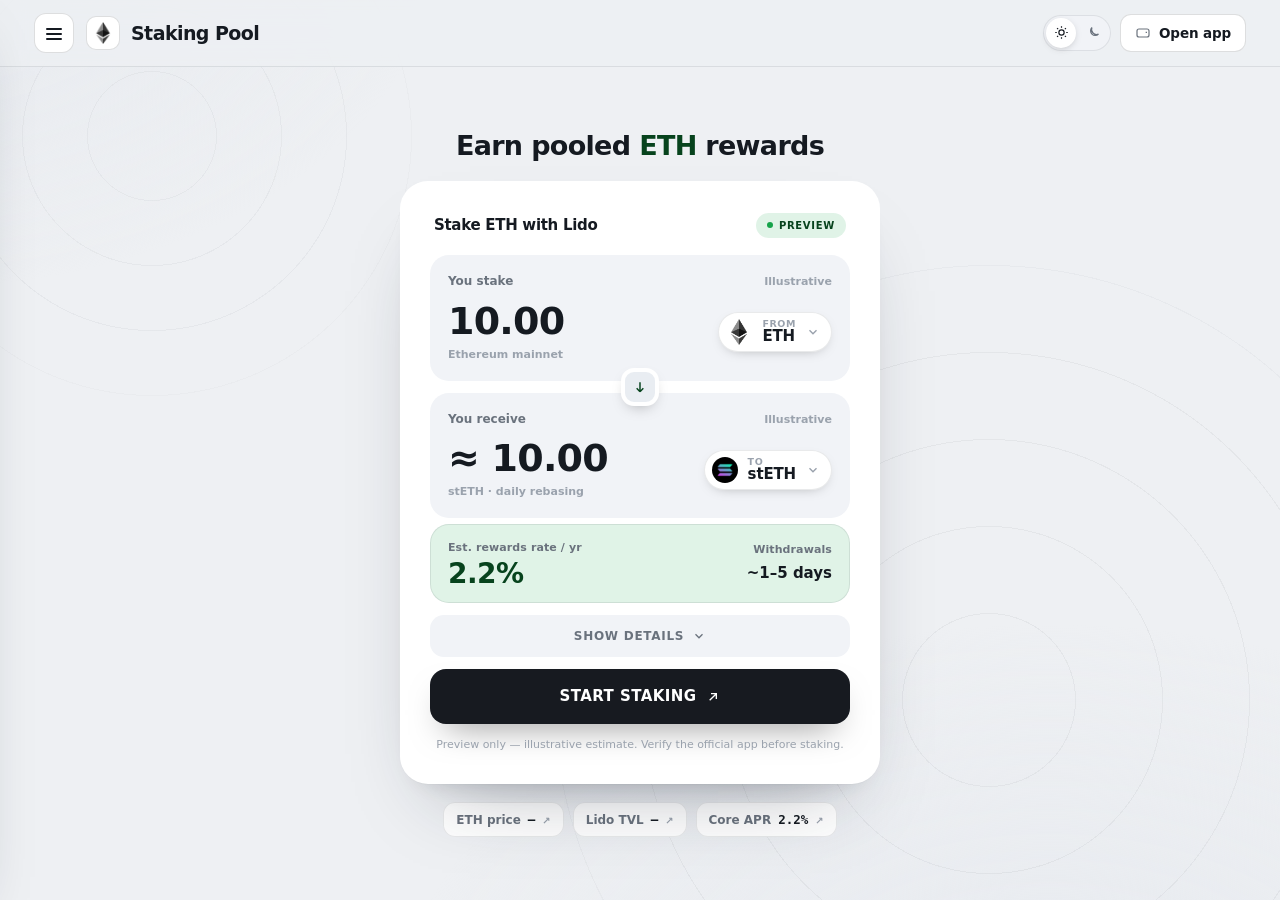
==== commit 3d2a0a1e: "Update" ====
--- a/index.html
+++ b/index.html
@@ -3,399 +3,315 @@
 <head>
   <meta charset="utf-8">
   <meta name="viewport" content="width=device-width, initial-scale=1">
-  <title>Staking Pool - App</title>
-  <meta name="description" content="Staking Pool for non-custodial crypto staking: compare assets, see live pool terms, and stake from your wallet with clear costs before signing.">
-  <meta name="theme-color" content="#FBFAF7">
+  <title>Staking Pool — Earn pooled ETH rewards</title>
+  <meta name="description" content="A staking pool combines many users’ tokens so validators can meet network staking requirements and distribute rewards after fees.">
+  <meta name="robots" content="index,follow,max-snippet:-1,max-image-preview:large,max-video-preview:-1">
+  <meta name="theme-color" content="#eef0f3">
   <link rel="canonical" href="https://staking-pool.github.io/">
-  <meta name="robots" content="index,follow">
   <link rel="icon" type="image/png" href="favicon.png">
-  <link rel="apple-touch-icon" href="favicon.png">
-  <link rel="manifest" href="site.webmanifest">
-  <link rel="prefetch" href="dashboard/">
-  <meta property="og:type" content="website">
-  <meta property="og:title" content="Staking Pool - App">
-  <meta property="og:description" content="Compare staking assets, review live pool terms, and stake from your own wallet with a non-custodial DeFi app.">
-  <meta property="og:image" content="og-cover.png">
-  <meta property="og:url" content="https://staking-pool.github.io/">
+  <link rel="prefetch" href="dashboard/index.html">
+  <link rel="preconnect" href="https://defillama.com/" crossorigin>
+  <link rel="preconnect" href="https://coins.llama.fi" crossorigin>
+  <meta property="og:type" content="website"><meta property="og:url" content="https://staking-pool.github.io/">
+  <meta property="og:title" content="Staking Pool — Earn pooled ETH rewards">
+  <meta property="og:description" content="A staking pool combines many users’ tokens so validators can meet network staking requirements and distribute rewards after fees.">
+  <meta property="og:site_name" content="Staking Pool dashboard"><meta property="og:image" content="https://staking-pool.github.io/og-cover.png">
+  <meta name="twitter:card" content="summary_large_image"><meta name="twitter:title" content="Staking Pool — Earn pooled ETH rewards"><meta name="twitter:description" content="A staking pool combines many users’ tokens so validators can meet network staking requirements and distribute rewards after fees."><meta name="twitter:image" content="https://staking-pool.github.io/og-cover.png">
+  <script type="application/ld+json">
+  {
+    "@context":"https://schema.org",
+    "@graph":[
+      {"@type":"WebSite","@id":"https://staking-pool.github.io/#website","url":"https://staking-pool.github.io/","name":"Staking Pool dashboard","inLanguage":"en-US"},
+      {"@type":"Thing","@id":"https://staking-pool.github.io/#brand","name":"Staking Pool",
+       "description":"A staking pool combines many users\u2019 tokens so validators can meet network staking requirements and distribute rewards after fees.",
+       "sameAs":["https://lido.fi/", "https://docs.lido.fi/", "https://github.com/lidofinance", "https://x.com/LidoFinance"]},
+      {"@type":"WebApplication","@id":"https://staking-pool.github.io/#widget","name":"Staking Pool preview","applicationCategory":"FinanceApplication","operatingSystem":"Any","url":"https://staking-pool.github.io/#app","isPartOf":{"@id":"https://staking-pool.github.io/#webpage"},"featureList":["Estimate staking rewards", "Preview the receive token", "Open the app"]},
+      {"@type":"WebPage","@id":"https://staking-pool.github.io/#webpage","url":"https://staking-pool.github.io/","name":"Staking Pool \u2014 Earn pooled ETH rewards","description":"A staking pool combines many users\u2019 tokens so validators can meet network staking requirements and distribute rewards after fees.","isPartOf":{"@id":"https://staking-pool.github.io/#website"},"about":{"@id":"https://staking-pool.github.io/#brand"},"mainEntity":{"@id":"https://staking-pool.github.io/#brand"},"inLanguage":"en-US","mentions":[{"@type":"Thing","name":"Ethereum pooled staking","sameAs":"https://ethereum.org/staking/pools/"},{"@type":"Thing","name":"stETH","sameAs":"https://docs.lido.fi/contracts/lido/"}]},
+      {"@type":"ItemList","@id":"https://staking-pool.github.io/#resources","name":"Staking Pool \u2014 resources & references","itemListElement":[{"@type":"ListItem","position":1,"name":"Ethereum pooled staking","url":"https://ethereum.org/staking/pools/"},{"@type":"ListItem","position":2,"name":"Lido staking protocol","url":"https://lido.fi/how-lido-works/lido-staking-protocol"},{"@type":"ListItem","position":3,"name":"Lido core contract","url":"https://docs.lido.fi/contracts/lido/"},{"@type":"ListItem","position":4,"name":"stETH market profile","url":"https://www.coingecko.com/en/coins/lido-staked-ether"},{"@type":"ListItem","position":5,"name":"APR and rewards calculator","url":"https://lido.fi/how-lido-works/apr-and-rewards-calculator"},{"@type":"ListItem","position":6,"name":"Lido TVL dashboard","url":"https://defillama.com/protocol/lido"},{"@type":"ListItem","position":7,"name":"stETH on Etherscan","url":"https://etherscan.io/token/0xae7ab96520DE3A18E5e111B5EaAb095312D7fE84"},{"@type":"ListItem","position":8,"name":"Rewards and penalties","url":"https://lido.fi/how-lido-works/rewards-and-penalties"},{"@type":"ListItem","position":9,"name":"Core staking user flow","url":"https://lido.fi/how-lido-works/lido-core-staking-user-flow"},{"@type":"ListItem","position":10,"name":"Lido staking app","url":"https://stake.lido.fi/"},{"@type":"ListItem","position":11,"name":"Withdrawal mechanics","url":"https://lido.fi/how-lido-works/withdrawals"},{"@type":"ListItem","position":12,"name":"How to unstake stETH","url":"https://help.lido.fi/en/articles/7858323-how-do-i-unstake-my-steth"},{"@type":"ListItem","position":13,"name":"Known risks and mitigations","url":"https://lido.fi/how-lido-works/known-risks-and-mitigations"},{"@type":"ListItem","position":14,"name":"Lido protocol audits","url":"https://docs.lido.fi/security/audits/"},{"@type":"ListItem","position":15,"name":"Security practices","url":"https://lido.fi/how-lido-works/security-practices-and-processes"},{"@type":"ListItem","position":16,"name":"Security disclosures","url":"https://docs.lido.fi/security/disclosures/"}]}
+    ]
+  }
+  </script>
   <style>
-  :root{
-    --bg:#FBFAF7; --panel:#FFFFFF; --field:#F7F4EE;
-    --ink:#1A1512; --muted:#6E665E; --faint:#9C958B;
-    --line:rgba(26,21,18,.09); --line-2:rgba(26,21,18,.05);
-    --accent:#16A34A; --accent-ink:#107836; --accent-soft:rgba(22,163,74,.1);
-    --pos:#15A34A;
-    --radius:22px; --radius-sm:14px;
-    --shadow-card:0 1px 0 rgba(26,21,18,.03), 0 34px 64px -30px rgba(16,120,54,.30), 0 10px 24px -18px rgba(16,120,54,.18);
-    --shadow-soft:0 1px 0 rgba(26,21,18,.02), 0 20px 44px -32px rgba(16,120,54,.26);
-    --ui:"Space Grotesk",-apple-system,system-ui,sans-serif;
-    --body:"Inter",-apple-system,system-ui,sans-serif;
-  }
-  *{box-sizing:border-box}
-  html,body{margin:0; overflow-x:hidden}
-  body{background:var(--bg); color:var(--ink); font-family:var(--body); line-height:1.55; -webkit-font-smoothing:antialiased; text-rendering:optimizeLegibility; position:relative}
-  a{color:inherit; text-decoration:none}
-  a.cite{color:inherit; text-decoration:none; border-bottom:1px dotted transparent; transition:border-color .15s ease}
-  a.cite:hover{border-bottom-color:var(--faint)}
-  img{display:block; max-width:100%}
-  button{font:inherit; cursor:pointer; border:none; background:none; color:inherit}
-  h1,h2,h3,p{margin:0}
-
-  /* ---------- texture (dot matrix + warm glow) ---------- */
-  .bg{position:fixed; inset:0; z-index:0; pointer-events:none; overflow:hidden}
-  .bg .glow{position:absolute; inset:0; background:
-      radial-gradient(700px 480px at 78% -6%, rgba(22,163,74,.12), transparent 62%),
-      radial-gradient(680px 520px at 6% 18%, rgba(22,163,74,.07), transparent 60%);}
-  .bg .dots{position:absolute; inset:0;
-    background-image:radial-gradient(rgba(26,21,18,.06) 1px, transparent 1.4px); background-size:23px 23px;
-    -webkit-mask-image:radial-gradient(130% 90% at 50% 10%, #000 44%, transparent 88%);
-            mask-image:radial-gradient(130% 90% at 50% 10%, #000 44%, transparent 88%);}
-
-  /* ---------- top bar ---------- */
-  .topbar{position:relative; z-index:5; display:flex; align-items:center; gap:22px; width:min(100%,1180px); margin:0 auto; padding:20px clamp(18px,4vw,48px) 8px}
-  .brand{display:inline-flex; align-items:center; gap:11px; font-family:var(--ui); font-weight:600; font-size:1.05rem; letter-spacing:-.01em}
-  .brand img{width:30px; height:30px; border-radius:8px; box-shadow:0 0 0 1px rgba(255,255,255,.8), 0 8px 18px -12px rgba(22,163,74,.5)}
-  .spacer{flex:1}
-  .nav{display:flex; align-items:center; gap:clamp(16px,2.6vw,30px)}
-  .nav a{font-family:var(--ui); font-weight:500; font-size:.92rem; color:var(--muted); transition:color .16s ease}
-  .nav a:hover{color:var(--accent-ink)}
-
-  /* ---------- section frame (mobile-safe: vertical padding only) ---------- */
-  .wrap{position:relative; z-index:2; width:min(100%,1180px); margin:0 auto; padding:0 clamp(18px,4vw,48px)}
-  .sec{padding-top:clamp(50px,7vh,90px); padding-bottom:clamp(50px,7vh,90px)}
-  .sec-head{max-width:60ch; margin:0 0 clamp(26px,4vh,40px)}
-  .eyebrow{display:inline-flex; align-items:center; gap:9px; font-family:var(--ui); font-weight:600; font-size:.78rem; letter-spacing:.14em; text-transform:uppercase; color:var(--accent-ink)}
-  .eyebrow .dot{width:7px; height:7px; border-radius:50%; background:var(--accent); box-shadow:0 0 0 4px var(--accent-soft)}
-  .eyebrow svg{width:15px; height:15px}
-  .h2{margin-top:14px; font-family:var(--ui); font-weight:700; color:var(--ink); font-size:clamp(1.9rem,3.4vw,2.7rem); line-height:1.04; letter-spacing:-.02em}
-  .sec-head p{margin-top:14px; color:var(--muted); font-size:clamp(1rem,1.3vw,1.12rem); line-height:1.6}
-
-  /* ---------- hero ---------- */
-  .hero{display:grid; grid-template-columns:minmax(0,1.05fr) minmax(360px,.8fr); align-items:center; gap:clamp(34px,6vw,80px); padding-top:clamp(18px,3vh,40px); padding-bottom:clamp(30px,5vh,56px)}
-  .copy{min-width:0}
-  .hero h1{margin:16px 0 0; font-family:var(--ui); font-weight:700; color:var(--ink); font-size:clamp(3rem,6.4vw,5.2rem); line-height:.98; letter-spacing:-.03em}
-  .deck{max-width:46ch; margin:20px 0 0; color:var(--muted); font-size:clamp(1.04rem,1.35vw,1.18rem); line-height:1.6}
-  .deck strong{color:var(--ink); font-weight:600; box-shadow:inset 0 -.36em 0 var(--accent-soft)}
-  .chips{list-style:none; margin:26px 0 0; padding:0; display:flex; flex-wrap:wrap; gap:9px}
-  .chips li{display:inline-flex; align-items:center; gap:7px; min-height:38px; padding:8px 14px; border:1px solid var(--line); border-radius:999px; background:rgba(255,255,255,.7); font-family:var(--ui); font-weight:500; font-size:.88rem; color:var(--ink)}
-  .chips li::before{content:""; width:6px; height:6px; border-radius:50%; background:var(--accent)}
-  .cta-row{display:flex; flex-wrap:wrap; align-items:center; gap:14px; margin:30px 0 0}
-  .primary{display:inline-flex; align-items:center; justify-content:center; gap:9px; min-height:54px; padding:0 28px; border-radius:14px; background:var(--ink); color:#fff; font-family:var(--ui); font-weight:600; font-size:1.02rem; letter-spacing:-.01em; box-shadow:0 16px 30px -16px rgba(26,21,18,.7); transition:transform .18s ease, box-shadow .18s ease, filter .18s ease}
-  .primary:hover{transform:translateY(-1px); filter:brightness(1.08); box-shadow:0 22px 38px -16px rgba(26,21,18,.8)}
-  .primary svg{width:17px; height:17px}
-  .ghost{display:inline-flex; align-items:center; gap:7px; font-family:var(--ui); font-weight:600; font-size:.98rem; color:var(--muted); transition:color .16s ease}
-  .ghost:hover{color:var(--accent-ink)}
-  .ghost svg{width:15px; height:15px}
-
-  /* ---------- stake card ---------- */
-  .card{width:min(100%,400px); margin:0 0 0 auto; padding:14px; background:var(--panel); border:1px solid var(--line); border-radius:var(--radius); box-shadow:var(--shadow-card); position:relative}
-  .card::before{content:""; position:absolute; inset:0 0 auto; height:1px; border-radius:var(--radius) var(--radius) 0 0; background:linear-gradient(90deg, transparent, rgba(22,163,74,.4), transparent)}
-  .card-head{display:flex; align-items:center; justify-content:space-between; padding:2px 6px 12px}
-  .card-head .ct{font-family:var(--ui); font-weight:600; font-size:1.04rem; letter-spacing:-.01em}
-  .pill{display:inline-flex; align-items:center; gap:7px; padding:5px 12px 5px 9px; border-radius:999px; background:var(--accent-soft); color:var(--accent-ink); font-family:var(--ui); font-weight:600; font-size:.76rem}
-  .pill .pdot{width:7px; height:7px; border-radius:50%; background:var(--accent); animation:pulse 2.4s ease-out infinite}
-  .field{position:relative; padding:15px 17px; border-radius:var(--radius-sm); background:var(--field); border:1px solid var(--line-2)}
-  .field + .field{margin-top:6px}
-  .flabel{display:block; color:var(--muted); font-size:.82rem; font-weight:500; margin-bottom:12px}
-  .frow{display:flex; align-items:center; justify-content:space-between; gap:12px}
-  .tokpill{display:inline-flex; align-items:center; gap:8px; padding:6px 12px 6px 6px; border-radius:999px; background:var(--panel); border:1px solid var(--line); font-family:var(--ui); font-weight:600; font-size:.98rem; box-shadow:0 1px 0 rgba(26,21,18,.02)}
-  .tokpill img{width:24px; height:24px; border-radius:50%}
-  .ghostval{color:var(--faint); font-size:.9rem; font-weight:450; white-space:nowrap}
-  .conv{position:relative; height:0}
-  .conv span{position:absolute; left:50%; top:50%; transform:translate(-50%,-50%); width:38px; height:38px; border-radius:50%; z-index:3; background:var(--panel); border:4px solid var(--panel); box-shadow:0 0 0 1px var(--line), 0 8px 18px -10px rgba(16,120,54,.4); display:grid; place-items:center; color:var(--accent-ink)}
-  .conv svg{width:17px; height:17px}
-  .yield{display:flex; align-items:center; justify-content:space-between; gap:10px; margin-top:8px; padding:12px 15px; border-radius:12px; background:var(--accent-soft)}
-  .yield .yl{display:inline-flex; align-items:center; gap:8px; color:var(--accent-ink); font-family:var(--ui); font-weight:600; font-size:.88rem}
-  .yield .yl svg{width:16px; height:16px}
-  .yield .yr{color:var(--accent-ink); font-weight:600; font-size:.82rem; white-space:nowrap}
-  .cta{display:flex; align-items:center; justify-content:center; gap:8px; width:100%; margin-top:8px; min-height:52px; border-radius:14px; background:var(--ink); color:#fff; font-family:var(--ui); font-weight:600; font-size:1rem; letter-spacing:-.01em; box-shadow:0 14px 28px -16px rgba(26,21,18,.65); transition:transform .18s ease, filter .18s ease}
-  .cta:hover{transform:translateY(-1px); filter:brightness(1.08)}
-  .note{margin:11px 0 2px; text-align:center; color:var(--faint); font-size:.78rem}
-
-  /* ---------- how it works ---------- */
-  .steps{display:grid; grid-template-columns:repeat(3,1fr); gap:14px}
-  .step{padding:24px 22px; background:var(--panel); border:1px solid var(--line); border-radius:18px; box-shadow:var(--shadow-soft); border-top:3px solid var(--accent)}
-  .step .num{font-family:var(--ui); font-weight:700; font-size:.92rem; color:var(--accent-ink)}
-  .step h3{margin:12px 0 8px; font-family:var(--ui); font-weight:600; font-size:1.12rem; color:var(--ink); letter-spacing:-.01em}
-  .step p{color:var(--muted); font-size:.94rem; line-height:1.55}
-
-  /* ---------- why / rewards ---------- */
-  .grid3{display:grid; grid-template-columns:repeat(3,1fr); gap:14px}
-  .ben{padding:24px 22px; background:var(--panel); border:1px solid var(--line); border-radius:18px; box-shadow:var(--shadow-soft)}
-  .ben .ico{width:44px; height:44px; border-radius:12px; display:grid; place-items:center; background:var(--accent-soft); color:var(--accent-ink); margin-bottom:14px}
-  .ben .ico svg{width:21px; height:21px}
-  .ben h3{font-family:var(--ui); font-weight:600; font-size:1.12rem; color:var(--ink); letter-spacing:-.01em}
-  .ben p{margin-top:8px; color:var(--muted); font-size:.94rem; line-height:1.55}
-
-  /* ---------- networks strip ---------- */
-  .netband{display:flex; flex-wrap:wrap; align-items:center; justify-content:space-between; gap:18px; padding:22px 24px; background:var(--panel); border:1px solid var(--line); border-radius:18px; box-shadow:var(--shadow-soft)}
-  .netband .nt{font-family:var(--ui); font-weight:600; color:var(--ink); font-size:1.02rem; max-width:34ch}
-  .nets{display:flex; flex-wrap:wrap; gap:9px}
-  .net{display:inline-flex; align-items:center; gap:8px; padding:9px 15px; border:1px solid var(--line); border-radius:999px; background:var(--field); font-family:var(--ui); font-weight:600; font-size:.88rem; color:var(--ink)}
-  .net .nd{width:8px; height:8px; border-radius:50%; background:var(--accent)}
-  .netband .more{display:inline-flex; align-items:center; gap:7px; color:var(--accent-ink); font-family:var(--ui); font-weight:600; font-size:.92rem; white-space:nowrap}
-  .netband .more svg{width:15px; height:15px}
-
-  /* ---------- FAQ (2-col grid of cards) ---------- */
-  .faq{display:grid; grid-template-columns:repeat(2,1fr); gap:14px}
-  .qa{padding:22px; background:var(--panel); border:1px solid var(--line); border-radius:16px; box-shadow:var(--shadow-soft)}
-  .qa .qn{font-family:var(--ui); font-weight:700; font-size:.8rem; color:var(--accent-ink); letter-spacing:.04em}
-  .qa h3{margin:8px 0 8px; font-family:var(--ui); font-weight:600; font-size:1.08rem; color:var(--ink); letter-spacing:-.01em}
-  .qa p{color:var(--muted); font-size:.95rem; line-height:1.6}
-  .qa a:not(.cite){color:var(--accent-ink); font-weight:600; box-shadow:inset 0 -.34em 0 var(--accent-soft)}
-
-  /* ---------- related ---------- */
-  .related{display:grid; grid-template-columns:repeat(3,1fr); gap:14px}
-  .rel{display:flex; flex-direction:column; gap:7px; padding:22px; background:var(--panel); border:1px solid var(--line); border-radius:16px; box-shadow:var(--shadow-soft); transition:transform .16s ease, border-color .16s ease}
-  .rel:hover{transform:translateY(-2px); border-color:rgba(22,163,74,.35)}
-  .rel .rt{display:flex; align-items:center; justify-content:space-between; gap:10px; font-family:var(--ui); font-weight:600; font-size:1.05rem; color:var(--ink); letter-spacing:-.01em}
-  .rel .rt svg{width:16px; height:16px; color:var(--accent-ink); flex:none}
-  .rel p{color:var(--muted); font-size:.9rem; line-height:1.5}
-
-  /* ---------- footer ---------- */
-  .footer{position:relative; z-index:2; border-top:1px solid var(--line); margin-top:8px}
-  .footer .wrap{padding-top:26px; padding-bottom:34px; text-align:center; color:var(--faint); font-size:.84rem}
-  .footer b{color:var(--muted); font-weight:600}
-
-  @keyframes pulse{0%{box-shadow:0 0 0 0 var(--accent-soft)} 70%{box-shadow:0 0 0 8px rgba(22,163,74,0)} 100%{box-shadow:0 0 0 0 rgba(22,163,74,0)}}
-
-  @media (max-width:920px){
-    .nav{display:none}
-    .hero{grid-template-columns:1fr; gap:30px}
-    .card{margin:0 auto}
-    .hero h1{font-size:clamp(2.8rem,12vw,3.8rem)}
-    .deck{max-width:none}
-    .steps,.grid3,.faq,.related{grid-template-columns:1fr}
-    .netband{flex-direction:column; align-items:flex-start}
-  }
-  @media (max-width:430px){
-    .chips{gap:7px}
-    .primary,.ghost{width:100%; justify-content:center}
-  }
-  @media (prefers-reduced-motion:reduce){*{animation-duration:.01ms!important; transition-duration:.01ms!important}}
+:root{
+  --bg:#eef0f3; --bg-2:#e7eaef; --panel:#ffffff; --field:#f1f3f7; --field-2:#e9edf2;
+  --ink:#151a21; --text:#414954; --muted:#6a727d; --faint:#9aa2ad;
+  --line:rgba(20,26,33,.09); --line-2:rgba(20,26,33,.14);
+  --accent:#16a34a; --accent-ink:#07431d; --accent-soft:rgba(22,163,74,0.13); --accent-glow:rgba(22,163,74,0.3);
+  --cta:#171a20; --cta-hover:#0a0c10; --cta-ink:#ffffff;
+  --shadow-card:0 1px 0 rgba(20,26,33,.02), 0 40px 80px -42px rgba(24,32,48,.40), 0 14px 30px -22px rgba(24,32,48,.24);
+  --shadow-pop:0 24px 60px -26px rgba(24,32,48,.38), 0 8px 20px -12px rgba(24,32,48,.22);
+  --mono: ui-monospace, "SF Mono", SFMono-Regular, Menlo, Consolas, monospace;
+  --font: Inter, ui-sans-serif, system-ui, -apple-system, "Segoe UI", Roboto, sans-serif;
+  --ease: cubic-bezier(0.22, 0.7, 0.24, 1);
+  color-scheme: light;
+}
+html[data-theme="dark"]{
+  --bg:#0b0e13; --bg-2:#0e131b; --panel:#141a24; --field:#1b2230; --field-2:#232c3d;
+  --ink:#e9eef7; --text:#bcc5d6; --muted:#8b95a8; --faint:#606a7e;
+  --line:rgba(226,234,250,.10); --line-2:rgba(226,234,250,.18);
+  --accent:#57bc7c; --accent-ink:#8ad1a4; --accent-soft:rgba(87,188,124,0.16); --accent-glow:rgba(87,188,124,0.34);
+  --cta:#57bc7c; --cta-hover:#4aa16a; --cta-ink:#12161c;
+  --shadow-card:0 30px 70px -34px rgba(0,0,0,.66), 0 6px 18px -10px rgba(0,0,0,.5);
+  --shadow-pop:0 24px 60px -26px rgba(0,0,0,.7);
+  color-scheme: dark;
+}
+*{ box-sizing:border-box; }
+html{ height:100%; scroll-behavior:smooth; }
+@media (prefers-reduced-motion: reduce){ html{ scroll-behavior:auto; } }
+body{ margin:0; min-width:320px; height:100%; overflow:hidden; color:var(--text); background:var(--bg); font-family:var(--font); font-size:15px; line-height:1.55; -webkit-font-smoothing:antialiased; text-rendering:optimizeLegibility; }
+a{ color:inherit; text-decoration:none; }
+button{ font:inherit; color:inherit; background:none; border:none; cursor:pointer; }
+img{ display:block; max-width:100%; }
+h1,h2,h3,p{ margin:0; }
+a:focus-visible, button:focus-visible, summary:focus-visible{ outline:2px solid var(--accent); outline-offset:3px; border-radius:10px; }
+.skip{ position:absolute; left:-999px; }
+.skip:focus{ left:12px; top:12px; z-index:120; padding:9px 15px; border-radius:10px; background:var(--cta); color:var(--cta-ink); font-weight:750; }
+.bg{ position:fixed; inset:0; z-index:0; pointer-events:none; overflow:hidden; background:
+  radial-gradient(1100px 700px at 82% 116%, var(--bg-2), transparent 60%),
+  radial-gradient(900px 620px at -6% -8%, var(--bg-2), transparent 58%); }
+.bg::before{ content:""; position:absolute; right:-14%; bottom:-30%; width:min(92vw,940px); aspect-ratio:1; border-radius:50%;
+  background:repeating-radial-gradient(circle at center, transparent 0 86px, var(--line) 86px 87px); opacity:.5; mask:radial-gradient(circle at center, #000 62%, transparent 72%); }
+.bg::after{ content:""; position:absolute; left:-10%; top:-16%; width:min(70vw,560px); aspect-ratio:1; border-radius:50%;
+  background:repeating-radial-gradient(circle at center, transparent 0 64px, var(--line) 64px 65px); opacity:.4; mask:radial-gradient(circle at center, #000 60%, transparent 72%); }
+.topbar{ position:relative; z-index:70; flex:0 0 auto; display:flex; align-items:center; justify-content:space-between; gap:14px; padding:13px clamp(16px,3.4vw,34px);
+  background:color-mix(in srgb, var(--bg) 78%, transparent); backdrop-filter:saturate(140%) blur(12px); -webkit-backdrop-filter:saturate(140%) blur(12px); border-bottom:1px solid var(--line); }
+.tb-left{ display:flex; align-items:center; gap:12px; min-width:0; }
+.hamb{ display:grid; place-items:center; width:40px; height:40px; flex:0 0 auto; position:relative; border:1px solid var(--line-2); border-radius:12px; background:var(--panel); color:var(--ink); transition:border-color .15s var(--ease); }
+.hamb:hover{ border-color:var(--accent); }
+.hamb .bar{ position:absolute; left:11px; right:11px; height:2px; border-radius:2px; background:currentColor; transition:transform .24s var(--ease), opacity .18s var(--ease); }
+.hamb .bar:nth-child(1){ top:14px; } .hamb .bar:nth-child(2){ top:19px; } .hamb .bar:nth-child(3){ top:24px; }
+body.drawer-open .hamb .bar:nth-child(1){ transform:translateY(5px) rotate(45deg); }
+body.drawer-open .hamb .bar:nth-child(2){ opacity:0; }
+body.drawer-open .hamb .bar:nth-child(3){ transform:translateY(-5px) rotate(-45deg); }
+.brand{ display:flex; align-items:center; gap:11px; min-width:0; }
+.brand-logo{ width:34px; height:34px; flex:0 0 auto; display:grid; place-items:center; border-radius:10px; background:var(--panel); box-shadow:inset 0 0 0 1px var(--line-2); }
+.brand-logo img{ width:22px; height:22px; border-radius:50%; }
+.brand-name{ font-size:19px; font-weight:820; letter-spacing:-0.03em; color:var(--ink); line-height:1.1; white-space:nowrap; }
+.tb-right{ display:flex; align-items:center; gap:9px; }
+.theme-toggle{ display:inline-flex; align-items:center; gap:2px; padding:3px; border-radius:999px; background:var(--field); box-shadow:inset 0 0 0 1px var(--line); }
+.theme-toggle button{ display:grid; place-items:center; width:30px; height:30px; border-radius:999px; color:var(--muted); transition:color .15s var(--ease), background-color .15s var(--ease); }
+.theme-toggle button svg{ width:15px; height:15px; }
+.theme-toggle button[aria-pressed="true"]{ color:var(--ink); background:var(--panel); box-shadow:0 2px 8px -3px rgba(0,0,0,.28); }
+.btn-app{ display:inline-flex; align-items:center; gap:8px; padding:9px 15px; border-radius:11px; background:var(--panel); color:var(--ink); font-size:13.5px; font-weight:700; letter-spacing:-0.01em; box-shadow:inset 0 0 0 1px var(--line-2); transition:box-shadow .15s var(--ease), transform .15s var(--ease); white-space:nowrap; }
+.btn-app svg{ width:16px; height:16px; color:var(--muted); }
+.btn-app:hover{ box-shadow:inset 0 0 0 1px var(--accent); transform:translateY(-1px); }
+.btn-app:hover svg{ color:var(--accent-ink); }
+.scrim{ position:fixed; inset:0; z-index:80; background:rgba(10,14,17,.42); opacity:0; visibility:hidden; transition:opacity .28s var(--ease), visibility .28s var(--ease); }
+body.drawer-open .scrim{ opacity:1; visibility:visible; }
+.drawer{ position:fixed; z-index:90; top:0; left:0; height:100dvh; width:300px; max-width:86vw; display:flex; flex-direction:column; padding:16px 14px 16px; background:var(--panel); border-right:1px solid var(--line); box-shadow:var(--shadow-pop);
+  transform:translateX(-104%); transition:transform .3s var(--ease); overflow-y:auto; }
+body.drawer-open .drawer{ transform:translateX(0); }
+.drawer-head{ display:flex; align-items:center; justify-content:space-between; gap:10px; padding:2px 6px 8px; }
+.drawer-head .brand-name{ font-size:15px; }
+.drawer-close{ display:grid; place-items:center; width:34px; height:34px; border-radius:10px; color:var(--muted); }
+.drawer-close:hover{ color:var(--ink); background:var(--field); }
+.drawer-close svg{ width:17px; height:17px; }
+.nav-label{ margin:15px 12px 6px; font-size:10px; font-weight:750; letter-spacing:0.15em; text-transform:uppercase; color:var(--faint); }
+.nav-item{ display:flex; align-items:center; gap:12px; padding:9px 12px; border-radius:10px; color:var(--text); font-size:14px; font-weight:650; transition:color .15s var(--ease), background-color .15s var(--ease); }
+.nav-item .ni-ico{ width:18px; height:18px; flex:0 0 auto; color:var(--muted); }
+.nav-item.is-active{ color:var(--accent-ink); background:var(--accent-soft); }
+.nav-item.is-active .ni-ico{ color:var(--accent-ink); }
+.nav-item:hover{ color:var(--ink); background:var(--field); }
+.nav-group{ border-radius:10px; }
+.nav-group summary{ display:flex; align-items:center; gap:12px; padding:9px 12px; border-radius:10px; color:var(--text); font-size:14px; font-weight:650; cursor:pointer; list-style:none; transition:color .15s var(--ease), background-color .15s var(--ease); }
+.nav-group summary::-webkit-details-marker{ display:none; }
+.nav-group summary .ni-ico{ width:18px; height:18px; flex:0 0 auto; color:var(--muted); }
+.nav-group summary .chev{ width:15px; height:15px; margin-left:auto; color:var(--faint); transition:transform .2s var(--ease); }
+.nav-group summary:hover{ color:var(--ink); background:var(--field); }
+.nav-group[open] summary{ color:var(--ink); }
+.nav-group[open] summary .chev{ transform:rotate(180deg); }
+.nav-sub{ display:flex; flex-direction:column; gap:1px; padding:2px 0 8px 42px; }
+.nav-sub a{ display:flex; align-items:baseline; gap:7px; padding:6px 10px; border-radius:8px; color:var(--muted); font-size:12.5px; font-weight:550; transition:color .15s var(--ease), background-color .15s var(--ease); }
+.nav-sub a small{ color:var(--faint); font-size:10.5px; font-weight:500; }
+.nav-sub a:hover{ color:var(--accent-ink); background:var(--field); }
+.drawer-foot{ margin-top:auto; padding-top:13px; border-top:1px solid var(--line); }
+.disclose{ margin:8px 8px 0; font-size:11px; line-height:1.5; color:var(--muted); }
+.disclose strong{ color:var(--text); font-weight:750; }
+.fine{ margin:6px 8px 0; font-size:10.5px; line-height:1.45; color:var(--faint); }
+.app{ height:100dvh; display:flex; flex-direction:column; overflow:hidden; position:relative; z-index:1; }
+.wrap{ flex:1 1 auto; min-height:0; display:grid; place-items:center; overflow:hidden; }
+.stage{ width:100%; max-width:560px; max-height:100%; margin-inline:auto; padding:clamp(14px,3vh,36px) clamp(16px,3.4vw,26px); display:flex; flex-direction:column; align-items:center; text-align:center; }
+.lead{ margin:0 0 clamp(13px,2.2vh,20px); max-width:24ch; font-size:clamp(19px,2.5vw,27px); line-height:1.16; letter-spacing:-0.025em; font-weight:750; color:var(--ink); }
+.lead .hl{ color:var(--accent-ink); }
+.hero-chips{ display:flex; flex-wrap:wrap; justify-content:center; gap:9px; margin-top:clamp(13px,2.2vh,18px); }
+.hchip{ display:inline-flex; align-items:baseline; gap:7px; padding:8px 13px; border-radius:12px; background:var(--panel); box-shadow:inset 0 0 0 1px var(--line); font-size:12px; font-weight:600; color:var(--muted); transition:box-shadow .15s var(--ease), color .15s var(--ease); }
+.hchip b{ color:var(--ink); font-family:var(--mono); font-size:12.5px; font-weight:650; font-variant-numeric:tabular-nums; }
+.hchip .ext{ color:var(--faint); font-size:10px; }
+a.hchip:hover{ box-shadow:inset 0 0 0 1px var(--accent); color:var(--text); }
+a.hchip:hover .ext{ color:var(--accent-ink); }
+.swap-card{ position:relative; width:min(480px,100%); border-radius:28px; background:var(--panel); padding:clamp(20px,4vw,30px); text-align:left; box-shadow:var(--shadow-card); }
+.card-head{ display:flex; align-items:center; justify-content:space-between; margin:2px 4px 17px; }
+.card-title{ font-size:15px; font-weight:800; letter-spacing:-0.02em; color:var(--ink); }
+.badge{ display:inline-flex; align-items:center; gap:6px; padding:5px 11px; border-radius:999px; color:var(--accent-ink); background:var(--accent-soft); font-size:10px; font-weight:750; letter-spacing:0.07em; text-transform:uppercase; }
+.badge i{ width:6px; height:6px; border-radius:50%; background:var(--accent); }
+.field{ position:relative; padding:17px 18px 18px; border-radius:19px; background:var(--field); }
+.field + .field{ margin-top:6px; }
+.field-top{ display:flex; align-items:center; justify-content:space-between; }
+.field-label{ font-size:12px; font-weight:600; color:var(--muted); }
+.field-bal{ font-size:11px; font-weight:600; color:var(--faint); }
+.field-row{ display:flex; align-items:center; justify-content:space-between; gap:12px; margin-top:11px; min-width:0; }
+.amount{ min-width:0; }
+.amount b{ display:block; font-size:clamp(29px,5vw,38px); font-weight:750; line-height:1; letter-spacing:-0.02em; color:var(--ink); font-variant-numeric:tabular-nums; }
+.amount span{ display:block; margin-top:6px; font-size:11px; font-weight:600; color:var(--faint); }
+.token-pill{ display:inline-flex; align-items:center; gap:10px; flex:0 0 auto; padding:7px 12px 7px 8px; border-radius:999px; background:var(--panel); box-shadow:0 4px 14px -8px rgba(0,0,0,.4), inset 0 0 0 1px var(--line); transition:box-shadow .15s var(--ease); }
+.token-pill:hover{ box-shadow:0 6px 18px -8px rgba(0,0,0,.42), inset 0 0 0 1px var(--line-2); }
+.token-pill img{ width:26px; height:26px; flex:0 0 auto; border-radius:50%; }
+.token-meta{ display:flex; flex-direction:column; line-height:1.05; min-width:0; }
+.token-meta small{ font-size:9.5px; font-weight:600; letter-spacing:0.06em; text-transform:uppercase; color:var(--faint); }
+.token-meta b{ font-size:15px; font-weight:800; letter-spacing:-0.01em; color:var(--ink); white-space:nowrap; }
+.token-pill .chev{ width:14px; height:14px; flex:0 0 auto; color:var(--faint); }
+.reverse{ position:relative; z-index:2; display:grid; place-items:center; width:40px; height:40px; margin:-14px auto; border:4px solid var(--panel); border-radius:13px; background:var(--field-2); color:var(--muted); box-shadow:0 6px 16px -8px rgba(0,0,0,.4); transition:transform .28s var(--ease), color .15s var(--ease), background-color .15s var(--ease); }
+.reverse svg{ width:16px; height:16px; }
+.reverse:hover{ color:var(--cta-ink); background:var(--accent); transform:rotate(180deg); }
+.details-btn{ display:flex; align-items:center; justify-content:center; gap:8px; width:100%; margin-top:12px; padding:12px; border-radius:14px; background:var(--field); color:var(--muted); font-size:12px; font-weight:750; letter-spacing:0.06em; text-transform:uppercase; transition:color .15s var(--ease), background-color .15s var(--ease); }
+.details-btn svg{ width:14px; height:14px; transition:transform .2s var(--ease); }
+.details-btn:hover{ color:var(--ink); }
+.details-btn[aria-expanded="true"] svg{ transform:rotate(180deg); }
+.details{ overflow:hidden; max-height:0; opacity:0; transition:max-height .3s var(--ease), opacity .22s var(--ease), margin .3s var(--ease); }
+.details.open{ max-height:280px; opacity:1; margin-top:6px; }
+.d-row{ display:flex; align-items:center; justify-content:space-between; gap:12px; padding:11px 8px; border-bottom:1px solid var(--line); }
+.d-row:last-child{ border-bottom:0; }
+.d-row span{ font-size:12.5px; font-weight:600; color:var(--muted); }
+.d-row b{ font-size:12.5px; font-weight:700; color:var(--text); }
+.d-row b.ok{ color:var(--accent-ink); }
+.d-row b.mono{ font-family:var(--mono); font-size:11px; }
+.cta{ display:flex; align-items:center; justify-content:center; gap:8px; margin-top:12px; padding:16px; border-radius:16px; background:var(--cta); color:var(--cta-ink); font-size:15px; font-weight:800; letter-spacing:0.03em; text-transform:uppercase; box-shadow:0 16px 34px -16px rgba(0,0,0,.5); transition:background-color .15s var(--ease), transform .15s var(--ease); }
+.cta svg{ width:16px; height:16px; }
+.cta:hover{ background:var(--cta-hover); transform:translateY(-1px); }
+.card-note{ margin:13px 4px 0; font-size:11px; line-height:1.5; color:var(--faint); text-align:center; }
+.card-note a{ color:var(--muted); text-decoration:underline; text-decoration-color:var(--line-2); text-underline-offset:2px; }
+.card-note a:hover{ color:var(--accent-ink); }
+@media (max-width:560px){
+  .brand-name{ font-size:16px; } .btn-app span{ display:none; } .btn-app{ padding:9px 11px; }
+  .stage{ padding:12px 16px; }
+  .lead{ font-size:clamp(18px,5.5vw,24px); margin-bottom:14px; }
+  .swap-card{ padding:18px; } .field{ padding:14px 15px 15px; } .amount b{ font-size:29px; }
+  .hero-chips{ margin-top:12px; }
+}
+@media (max-height:700px){ .lead{ font-size:clamp(17px,4.5vw,21px); margin-bottom:10px; } .hero-chips{ display:none; } }
+@media (max-height:600px){ .field{ padding:12px 15px 13px; } .amount b{ font-size:26px; } .details-btn{ margin-top:8px; padding:9px; } .cta{ padding:14px; margin-top:8px; } }
+@media (prefers-reduced-motion: reduce){ *{ transition:none !important; } }
+.stake-card .flow-node{ position:relative; z-index:2; display:grid; place-items:center; width:38px; height:38px; margin:-13px auto; border:4px solid var(--panel); border-radius:13px; background:var(--field-2); color:var(--accent-ink); box-shadow:0 6px 16px -8px rgba(0,0,0,.4); }
+.stake-card .flow-node svg{ width:16px; height:16px; }
+.apr-strip{ display:flex; align-items:center; justify-content:space-between; gap:14px; margin-top:6px; padding:15px 18px; border-radius:19px; background:var(--accent-soft); box-shadow:inset 0 0 0 1px var(--line); }
+.apr-strip small{ display:block; font-size:11px; font-weight:600; letter-spacing:0.01em; color:var(--muted); }
+.apr-strip .apr-main b{ display:block; margin-top:3px; font-size:28px; font-weight:800; line-height:1; letter-spacing:-0.02em; color:var(--accent-ink); font-variant-numeric:tabular-nums; }
+.apr-strip .apr-side{ text-align:right; }
+.apr-strip .apr-side b{ display:block; margin-top:4px; font-size:15px; font-weight:750; color:var(--ink); font-variant-numeric:tabular-nums; }
+@media (max-height:600px){ .apr-strip{ padding:12px 16px; } .apr-strip .apr-main b{ font-size:24px; } }
   </style>
+  <script>document.documentElement.classList.add('js')</script>
 </head>
 <body>
-  <div class="bg" aria-hidden="true"><div class="glow"></div><div class="dots"></div></div>
-
+  <a class="skip" href="#route-preview">Skip to preview</a>
+  <div class="bg" aria-hidden="true"></div>
+
+  <div class="app">
   <header class="topbar">
-    <a class="brand" href="./">
-      <img src="favicon.png" width="30" height="30" alt="">
-      <span>Staking Pool</span>
-    </a>
-    <span class="spacer"></span>
-    <nav class="nav" aria-label="Main Navigation">
-      <a href="how-it-works/">How it works</a>
-      <a href="faq/">FAQ</a>
-      <a href="about/">About</a>
-      <a href="security/">Security</a>
-      <a href="supported-chains/">Supported Chains</a>
+    <div class="tb-left">
+      <button class="hamb" type="button" id="hamb" aria-label="Open navigation" aria-controls="drawer" aria-expanded="false"><span class="bar"></span><span class="bar"></span><span class="bar"></span></button>
+      <div class="brand"><span class="brand-logo"><img src="favicon.png" width="22" height="22" alt="Staking Pool logo"></span><h1 class="brand-name">Staking Pool</h1></div>
+    </div>
+    <div class="tb-right">
+      <div class="theme-toggle" role="group" aria-label="Color theme">
+        <button type="button" id="theme-light" aria-pressed="true" aria-label="Light theme"><svg viewBox="0 0 24 24" fill="none" stroke="currentColor" stroke-width="1.9" aria-hidden="true"><circle cx="12" cy="12" r="4.2"/><path d="M12 2v2.4M12 19.6V22M2 12h2.4M19.6 12H22M4.9 4.9l1.7 1.7M17.4 17.4l1.7 1.7M19.1 4.9l-1.7 1.7M6.6 17.4l-1.7 1.7"/></svg></button>
+        <button type="button" id="theme-dark" aria-pressed="false" aria-label="Dark theme"><svg viewBox="0 0 24 24" fill="none" stroke="currentColor" stroke-width="1.9" aria-hidden="true"><path d="M20 14.5A8 8 0 0 1 9.5 4a6.5 6.5 0 1 0 10.5 10.5z"/></svg></button>
+      </div>
+      <a class="btn-app" href="dashboard/" target="_blank" rel="noopener noreferrer"><svg viewBox="0 0 24 24" fill="none" stroke="currentColor" stroke-width="1.8" aria-hidden="true"><rect x="3" y="6" width="18" height="12" rx="3"/><path d="M16 11h2"/></svg><span>Open app</span></a>
+    </div>
+  </header>
+
+  <div class="scrim" id="scrim" tabindex="-1"></div>
+  <aside class="drawer" id="drawer" aria-label="Primary" aria-hidden="true">
+    <div class="drawer-head">
+      <div class="brand"><span class="brand-logo"><img src="favicon.png" width="22" height="22" alt=""></span><span class="brand-name">Staking Pool</span></div>
+      <button class="drawer-close" type="button" id="drawer-close" aria-label="Close navigation"><svg viewBox="0 0 24 24" fill="none" stroke="currentColor" stroke-width="2" aria-hidden="true"><path d="M6 6l12 12M18 6L6 18"/></svg></button>
+    </div>
+    <nav aria-label="Sections">
+      <p class="nav-label">Bridge</p>
+      <a class="nav-item is-active" href="#route-preview" aria-current="page"><svg class="ni-ico" viewBox="0 0 24 24" fill="none" stroke="currentColor" stroke-width="1.8" aria-hidden="true"><path d="M7 10h11l-3-3M17 14H6l3 3"/></svg>Route preview</a>
+      <p class="nav-label">Understand</p>
+      <details class="nav-group" open><summary><svg class="ni-ico" viewBox="0 0 24 24" fill="none" stroke="currentColor" stroke-width="1.8" aria-hidden="true"><path d="M4 5h10a3 3 0 0 1 3 3v11a2 2 0 0 0-2-2H4zM20 5h-1a3 3 0 0 0-3 3v11a2 2 0 0 1 2-2h2z"/></svg>How pooling works<svg class="chev" viewBox="0 0 24 24" fill="none" stroke="currentColor" stroke-width="2" aria-hidden="true"><path d="M6 9l6 6 6-6"/></svg></summary><div class="nav-sub"><a href="https://ethereum.org/staking/pools/" target="_blank" rel="noopener noreferrer">Ethereum pooled staking <small>Ethereum pool overview</small></a><a href="https://lido.fi/how-lido-works/lido-staking-protocol" target="_blank" rel="noopener noreferrer">Lido staking protocol <small>Liquid staking architecture</small></a><a href="https://docs.lido.fi/contracts/lido/" target="_blank" rel="noopener noreferrer">Lido core contract <small>Pool contract mechanics</small></a><a href="https://www.coingecko.com/en/coins/lido-staked-ether" target="_blank" rel="noopener noreferrer">stETH market profile <small>Token market reference</small></a></div></details>
+      <p class="nav-label">Rewards &amp; data</p>
+      <details class="nav-group"><summary><svg class="ni-ico" viewBox="0 0 24 24" fill="none" stroke="currentColor" stroke-width="1.8" aria-hidden="true"><path d="M4 5h10a3 3 0 0 1 3 3v11a2 2 0 0 0-2-2H4zM20 5h-1a3 3 0 0 0-3 3v11a2 2 0 0 1 2-2h2z"/></svg>Rates and pool data<svg class="chev" viewBox="0 0 24 24" fill="none" stroke="currentColor" stroke-width="2" aria-hidden="true"><path d="M6 9l6 6 6-6"/></svg></summary><div class="nav-sub"><a href="https://lido.fi/how-lido-works/apr-and-rewards-calculator" target="_blank" rel="noopener noreferrer">APR and rewards calculator <small>Live seven-day APR</small></a><a href="https://defillama.com/protocol/lido" target="_blank" rel="noopener noreferrer">Lido TVL dashboard <small>Staked value metrics</small></a><a href="https://etherscan.io/token/0xae7ab96520DE3A18E5e111B5EaAb095312D7fE84" target="_blank" rel="noopener noreferrer">stETH on Etherscan <small>Token contract activity</small></a><a href="https://lido.fi/how-lido-works/rewards-and-penalties" target="_blank" rel="noopener noreferrer">Rewards and penalties <small>Reward accrual mechanics</small></a></div></details>
+      <p class="nav-label">Guides</p>
+      <details class="nav-group"><summary><svg class="ni-ico" viewBox="0 0 24 24" fill="none" stroke="currentColor" stroke-width="1.8" aria-hidden="true"><path d="M4 5h10a3 3 0 0 1 3 3v11a2 2 0 0 0-2-2H4zM20 5h-1a3 3 0 0 0-3 3v11a2 2 0 0 1 2-2h2z"/></svg>Stake and withdraw<svg class="chev" viewBox="0 0 24 24" fill="none" stroke="currentColor" stroke-width="2" aria-hidden="true"><path d="M6 9l6 6 6-6"/></svg></summary><div class="nav-sub"><a href="https://lido.fi/how-lido-works/lido-core-staking-user-flow" target="_blank" rel="noopener noreferrer">Core staking user flow <small>Deposit process explained</small></a><a href="https://stake.lido.fi/" target="_blank" rel="noopener noreferrer">Lido staking app <small>Stake ETH interface</small></a><a href="https://lido.fi/how-lido-works/withdrawals" target="_blank" rel="noopener noreferrer">Withdrawal mechanics <small>Redemption process overview</small></a><a href="https://help.lido.fi/en/articles/7858323-how-do-i-unstake-my-steth" target="_blank" rel="noopener noreferrer">How to unstake stETH <small>Step-by-step withdrawal guide</small></a></div></details>
+      <p class="nav-label">Safety</p>
+      <details class="nav-group"><summary><svg class="ni-ico" viewBox="0 0 24 24" fill="none" stroke="currentColor" stroke-width="1.8" aria-hidden="true"><path d="M4 5h10a3 3 0 0 1 3 3v11a2 2 0 0 0-2-2H4zM20 5h-1a3 3 0 0 0-3 3v11a2 2 0 0 1 2-2h2z"/></svg>Risks and verification<svg class="chev" viewBox="0 0 24 24" fill="none" stroke="currentColor" stroke-width="2" aria-hidden="true"><path d="M6 9l6 6 6-6"/></svg></summary><div class="nav-sub"><a href="https://lido.fi/how-lido-works/known-risks-and-mitigations" target="_blank" rel="noopener noreferrer">Known risks and mitigations <small>Protocol risk framework</small></a><a href="https://docs.lido.fi/security/audits/" target="_blank" rel="noopener noreferrer">Lido protocol audits <small>Independent security reports</small></a><a href="https://lido.fi/how-lido-works/security-practices-and-processes" target="_blank" rel="noopener noreferrer">Security practices <small>Review and protection processes</small></a><a href="https://docs.lido.fi/security/disclosures/" target="_blank" rel="noopener noreferrer">Security disclosures <small>Incidents and postmortems</small></a></div></details>
     </nav>
-  </header>
-
-  <main>
-    <section class="wrap hero">
-      <div class="copy">
-        <span class="eyebrow"><span class="dot"></span>Non-custodial staking</span>
-        <h1>Staking Pool</h1>
-        <p class="deck">Staking Pool is a <a class="cite" href="https://staking-pool.github.io/" rel="nofollow noopener noreferrer">non-custodial staking app</a> for turning idle crypto into an on-chain position. Pick an asset, review live pool terms, and <strong>stake from your own wallet</strong> before you sign.</p>
-        <ul class="chips">
-          <li>Wallet-first staking</li>
-          <li>Live pool terms</li>
-          <li>Asset-aware routes</li>
-          <li>Clear signing flow</li>
-        </ul>
-        <div class="cta-row">
-          <a class="primary" href="dashboard/">
-            Open App
-            <svg viewBox="0 0 24 24" fill="none" stroke="currentColor" stroke-width="2.2" stroke-linecap="round" stroke-linejoin="round"><path d="M5 12h14M13 6l6 6-6 6"/></svg>
-          </a>
-          <a class="ghost" href="how-it-works/">
-            How it works
-            <svg viewBox="0 0 24 24" fill="none" stroke="currentColor" stroke-width="2" stroke-linecap="round" stroke-linejoin="round"><path d="M9 6l6 6-6 6"/></svg>
-          </a>
-        </div>
+    <div class="drawer-foot">
+      <p class="disclose"><strong>Independent dashboard.</strong> Not affiliated with any protocol or issuer named here.</p>
+      <p class="fine">Live figures come from public third-party sources and change. Educational reference only.</p>
+    </div>
+  </aside>
+
+  <div class="wrap">
+    <main class="stage">
+      <h2 class="lead">Earn pooled <span class="hl">ETH</span> rewards</h2>
+      <div class="swap-card stake-card" id="app" aria-label="Staking Pool preview">
+          <div class="card-head"><span class="card-title">Stake ETH with Lido</span><span class="badge"><i aria-hidden="true"></i> Preview</span></div>
+          <div class="field">
+            <div class="field-top"><span class="field-label">You stake</span><span class="field-bal">Illustrative</span></div>
+            <div class="field-row"><div class="amount"><b>10.00</b><span>Ethereum mainnet</span></div>
+              <span class="token-pill"><img src="eth.png" alt="ETH logo" width="26" height="26"><span class="token-meta"><small>From</small><b>ETH</b></span><svg class="chev" viewBox="0 0 24 24" fill="none" stroke="currentColor" stroke-width="2.4" aria-hidden="true"><path d="M6 9l6 6 6-6"/></svg></span></div>
+          </div>
+          <div class="flow-node" aria-hidden="true"><svg viewBox="0 0 24 24" fill="none" stroke="currentColor" stroke-width="2.2"><path d="M12 5v14M12 19l-5-5M12 19l5-5"/></svg></div>
+          <div class="field">
+            <div class="field-top"><span class="field-label">You receive</span><span class="field-bal">Illustrative</span></div>
+            <div class="field-row"><div class="amount"><b>≈ 10.00</b><span>stETH · daily rebasing</span></div>
+              <span class="token-pill"><img src="sol.png" alt="stETH logo" width="26" height="26"><span class="token-meta"><small>To</small><b>stETH</b></span><svg class="chev" viewBox="0 0 24 24" fill="none" stroke="currentColor" stroke-width="2.4" aria-hidden="true"><path d="M6 9l6 6 6-6"/></svg></span></div>
+          </div>
+          <div class="apr-strip">
+            <div class="apr-main"><small>Est. rewards rate / yr</small><b>2.2%</b></div>
+            <div class="apr-side"><small>Withdrawals</small><b>~1–5 days</b></div>
+          </div>
+          <button class="details-btn" type="button" id="details-btn" aria-expanded="false" aria-controls="details">Show details <svg viewBox="0 0 24 24" fill="none" stroke="currentColor" stroke-width="2.2" aria-hidden="true"><path d="M6 9l6 6 6-6"/></svg></button>
+          <div class="details" id="details">
+            <div class="d-row"><span>Exchange rate</span><b>≈1:1 at mint</b></div>
+            <div class="d-row"><span>Reward fee</span><b>10% of rewards</b></div>
+            <div class="d-row"><span>Withdrawals</span><b>Normally 1–5 days</b></div>
+            <div class="d-row"><span>Audited by</span><b>Certora, MixBytes + others</b></div>
+          </div>
+          <a class="cta" href="dashboard/" target="_blank" rel="noopener noreferrer">Start staking <svg viewBox="0 0 24 24" fill="none" stroke="currentColor" stroke-width="2" aria-hidden="true"><path d="M7 17L17 7M9 7h8v8"/></svg></a>
+          <p class="card-note">Preview only — illustrative estimate. Verify the official app before staking.</p>
       </div>
-
-      <section class="card" aria-label="Stake preview">
-        <div class="card-head">
-          <span class="ct">Stake</span>
-          <span class="pill"><span class="pdot"></span>Preview</span>
-        </div>
-        <div class="field">
-          <span class="flabel">Stake</span>
-          <div class="frow">
-            <span class="tokpill"><img src="eth.png" alt="ETH">ETH</span>
-            <span class="ghostval">Amount in app</span>
-          </div>
-        </div>
-        <div class="conv">
-          <span><svg viewBox="0 0 24 24" fill="none" stroke="currentColor" stroke-width="2" stroke-linecap="round" stroke-linejoin="round"><path d="M12 5v14M6 13l6 6 6-6"/></svg></span>
-        </div>
-        <div class="field">
-          <span class="flabel">Pool position</span>
-          <div class="frow">
-            <span class="tokpill"><img src="stakecrypto.png" alt="Pool">Pool</span>
-            <span class="ghostval">Share in app</span>
-          </div>
-        </div>
-        <div class="yield">
-          <span class="yl">
-            <svg viewBox="0 0 24 24" fill="none" stroke="currentColor" stroke-width="2" stroke-linecap="round" stroke-linejoin="round"><path d="M3 17l6-6 4 4 8-8M21 7v5M21 7h-5"/></svg>
-            Est. APR
-          </span>
-          <span class="yr">Live rate in app</span>
-        </div>
-        <a class="cta" href="dashboard/">Open App</a>
-        <p class="note">Preview only &middot; non-custodial &middot; terms update in the app</p>
-      </section>
-    </section>
-
-    <section class="wrap sec" id="how">
-      <div class="sec-head">
-        <span class="eyebrow"><svg viewBox="0 0 24 24" fill="none" stroke="currentColor" stroke-width="2" stroke-linecap="round" stroke-linejoin="round"><path d="M4 7h16M4 12h16M4 17h10"/></svg>How it works</span>
-        <h2 class="h2">Use a Staking Pool in three clean steps</h2>
-        <p>A pool lets multiple users participate in staking or reward programs without running every piece of infrastructure themselves. The app keeps the flow wallet-first, with live terms shown before each transaction.</p>
+      <div class="hero-chips">
+        <a class="hchip" href="https://www.coingecko.com/en/coins/ethereum" target="_blank" rel="noopener noreferrer">ETH price <b id="sig0">—</b> <span class="ext" aria-hidden="true">↗</span></a>
+          <a class="hchip" href="https://defillama.com/protocol/lido" target="_blank" rel="noopener noreferrer">Lido TVL <b id="sig1">—</b> <span class="ext" aria-hidden="true">↗</span></a>
+          <a class="hchip" href="https://lido.fi/how-lido-works/apr-and-rewards-calculator" target="_blank" rel="noopener noreferrer">Core APR <b>2.2%</b> <span class="ext" aria-hidden="true">↗</span></a>
       </div>
-      <div class="steps">
-        <div class="step">
-          <span class="num">Step 01</span>
-          <h3>Connect your wallet</h3>
-          <p>Open the app and connect through a standard <a class="cite" href="https://walletconnect.network/" rel="nofollow noopener noreferrer">wallet connection</a>. You keep custody of your keys and review each request before approval.</p>
-        </div>
-        <div class="step">
-          <span class="num">Step 02</span>
-          <h3>Choose an asset and pool</h3>
-          <p>Select an eligible asset, compare the live pool route, and check withdrawal timing, reward mechanics, and any protocol conditions shown in the app.</p>
-        </div>
-        <div class="step">
-          <span class="num">Step 03</span>
-          <h3>Stake and track</h3>
-          <p>Confirm the transaction from your wallet, then monitor your pool position, claim status, or unstaking path from the dashboard as the network updates.</p>
-        </div>
-      </div>
-    </section>
-
-    <section class="wrap sec" id="why">
-      <div class="sec-head">
-        <span class="eyebrow"><svg viewBox="0 0 24 24" fill="none" stroke="currentColor" stroke-width="2" stroke-linecap="round" stroke-linejoin="round"><path d="M3 17l6-6 4 4 8-8M21 7v5M21 7h-5"/></svg>Why stake</span>
-        <h2 class="h2">A sharper way to evaluate pool rewards</h2>
-      </div>
-      <div class="grid3">
-        <div class="ben">
-          <span class="ico"><svg viewBox="0 0 24 24" fill="none" stroke="currentColor" stroke-width="2" stroke-linecap="round" stroke-linejoin="round"><path d="M12 3v18M7 8l5-5 5 5M7 16l5 5 5-5"/></svg></span>
-          <h3>Pool access without custody</h3>
-          <p>Participate in pooled staking while the signing authority stays with your wallet. The app prepares the transaction; you decide whether to approve it.</p>
-        </div>
-        <div class="ben">
-          <span class="ico"><svg viewBox="0 0 24 24" fill="none" stroke="currentColor" stroke-width="2" stroke-linecap="round" stroke-linejoin="round"><path d="M12 2a10 10 0 1 0 10 10A10 10 0 0 0 12 2zm0 5v5l3 3"/></svg></span>
-          <h3>Live terms, not stale promises</h3>
-          <p>Pool rewards, lockups, validator queues, and DeFi market conditions can move. Staking Pool keeps the current route inside the app before you commit.</p>
-        </div>
-        <div class="ben">
-          <span class="ico"><svg viewBox="0 0 24 24" fill="none" stroke="currentColor" stroke-width="2" stroke-linecap="round" stroke-linejoin="round"><path d="M21 12a9 9 0 1 1-6.2-8.5M21 4v5h-5"/></svg></span>
-          <h3>Built for repeat checks</h3>
-          <p>Review asset support, pool status, estimated rewards, and exit mechanics in one place before staking more or starting an unstake request.</p>
-        </div>
-      </div>
-    </section>
-
-    <section class="wrap sec" id="networks">
-      <div class="netband">
-        <p class="nt">Staking Pool focuses on major staking and DeFi assets, including <a class="cite" href="https://ethereum.org/en/staking/" rel="nofollow noopener noreferrer">Ethereum staking</a>, <a class="cite" href="https://solana.com/staking" rel="nofollow noopener noreferrer">Solana staking</a>, and eligible <a class="cite" href="https://tether.to/en/usdt" rel="nofollow noopener noreferrer">USDT</a> pool routes when available.</p>
-        <div class="nets">
-          <span class="net"><span class="nd"></span>Ethereum</span>
-          <span class="net"><span class="nd"></span>Solana</span>
-          <span class="net"><span class="nd"></span>USDT Pools</span>
-          <span class="net"><span class="nd"></span>EVM</span>
-          <span class="net"><span class="nd"></span>DeFi</span>
-        </div>
-        <a class="more" href="supported-chains/">See supported chains
-          <svg viewBox="0 0 24 24" fill="none" stroke="currentColor" stroke-width="2" stroke-linecap="round" stroke-linejoin="round"><path d="M5 12h14M13 6l6 6-6 6"/></svg>
-        </a>
-      </div>
-    </section>
-
-    <section class="wrap sec" id="faq">
-      <div class="sec-head">
-        <span class="eyebrow"><svg viewBox="0 0 24 24" fill="none" stroke="currentColor" stroke-width="2" stroke-linecap="round" stroke-linejoin="round"><circle cx="12" cy="12" r="9"/><path d="M9.5 9a2.5 2.5 0 1 1 3.5 2.3c-.8.4-1 .8-1 1.7M12 17h.01"/></svg>FAQ</span>
-        <h2 class="h2">Staking Pool questions</h2>
-      </div>
-      <div class="faq">
-        <div class="qa">
-          <span class="qn">01</span>
-          <h3>What is a staking pool?</h3>
-          <p>A staking pool groups user stake into a shared on-chain position or reward route. It helps users participate without operating validator infrastructure or managing every reward contract manually.</p>
-        </div>
-        <div class="qa">
-          <span class="qn">02</span>
-          <h3>Is Staking Pool non-custodial?</h3>
-          <p>Yes. The app is designed around self-custody: your wallet signs transactions, and you should verify the asset, contract, chain, and amount before approving.</p>
-        </div>
-        <div class="qa">
-          <span class="qn">03</span>
-          <h3>How long does staking or unstaking take?</h3>
-          <p>Timing depends on the asset, chain, validator queue, pool contract, and network confirmation. The dashboard shows the relevant status before and after you submit a transaction.</p>
-        </div>
-        <div class="qa">
-          <span class="qn">04</span>
-          <h3>What does it cost?</h3>
-          <p>You pay applicable <a class="cite" href="https://etherscan.io/gastracker" rel="nofollow noopener noreferrer">network fees</a> and any pool or protocol costs shown by the app before signing. Rates and costs are not fixed on this page.</p>
-        </div>
-        <div class="qa">
-          <span class="qn">05</span>
-          <h3>What are the main risks?</h3>
-          <p>Staking can involve smart contract risk, validator risk, slashing, liquidity changes, market volatility, and pool-specific rules. Compare live pool data with broader <a class="cite" href="https://defillama.com/yields" rel="nofollow noopener noreferrer">DeFi yield markets</a> before acting.</p>
-        </div>
-        <div class="qa">
-          <span class="qn">06</span>
-          <h3>Which chains are supported?</h3>
-          <p>Supported chains and assets can change as pools are added or removed. See the full list on the <a href="supported-chains/">supported chains</a> page before connecting a wallet.</p>
-        </div>
-      </div>
-    </section>
-
-    <section class="wrap sec" id="explore">
-      <div class="sec-head">
-        <span class="eyebrow"><svg viewBox="0 0 24 24" fill="none" stroke="currentColor" stroke-width="2" stroke-linecap="round" stroke-linejoin="round"><path d="M10 13a5 5 0 0 0 7 0l2-2a5 5 0 0 0-7-7l-1 1M14 11a5 5 0 0 0-7 0l-2 2a5 5 0 0 0 7 7l1-1"/></svg>Learn more</span>
-        <h2 class="h2">Explore Staking Pool</h2>
-      </div>
-      <div class="related">
-        <a class="rel" href="how-it-works/">
-          <span class="rt">How it works <svg viewBox="0 0 24 24" fill="none" stroke="currentColor" stroke-width="2" stroke-linecap="round" stroke-linejoin="round"><path d="M7 17 17 7M9 7h8v8"/></svg></span>
-          <p>The full walkthrough for choosing a pool, reviewing terms, and signing from your wallet.</p>
-        </a>
-        <a class="rel" href="security/">
-          <span class="rt">Security <svg viewBox="0 0 24 24" fill="none" stroke="currentColor" stroke-width="2" stroke-linecap="round" stroke-linejoin="round"><path d="M7 17 17 7M9 7h8v8"/></svg></span>
-          <p>Understand self-custody, transaction review, smart contract exposure, and staking risk.</p>
-        </a>
-        <a class="rel" href="supported-chains/">
-          <span class="rt">Supported chains <svg viewBox="0 0 24 24" fill="none" stroke="currentColor" stroke-width="2" stroke-linecap="round" stroke-linejoin="round"><path d="M7 17 17 7M9 7h8v8"/></svg></span>
-          <p>Check the current networks and assets available for staking pool routes.</p>
-        </a>
-      </div>
-    </section>
-  </main>
-
-  <footer class="footer">
-    <div class="wrap">
-      
-    </div>
-  </footer>
-
-  <script type="application/ld+json">
-  {"@context":"https://schema.org","@graph":[
-    {"@type":"WebSite","@id":"https://staking-pool.github.io/#website","url":"https://staking-pool.github.io/","name":"Staking Pool"},
-    {"@type":"Organization","@id":"https://staking-pool.github.io/#org","name":"Staking Pool","url":"https://staking-pool.github.io/","logo":"https://staking-pool.github.io/favicon.png"},
-    {"@type":"WebApplication","name":"Staking Pool","applicationCategory":"FinanceApplication","operatingSystem":"Web","url":"https://staking-pool.github.io/","browserRequirements":"Requires a Web3 wallet","description":"Non-custodial DeFi app for reviewing live staking pool terms, choosing eligible crypto assets, and staking from your own wallet."},
-    {"@type":"FAQPage","mainEntity":[
-      {"@type":"Question","name":"What is a staking pool?","acceptedAnswer":{"@type":"Answer","text":"A staking pool groups user stake into a shared on-chain position or reward route. It helps users participate without operating validator infrastructure or managing every reward contract manually."}},
-      {"@type":"Question","name":"Is Staking Pool non-custodial?","acceptedAnswer":{"@type":"Answer","text":"Yes. The app is designed around self-custody: your wallet signs transactions, and you should verify the asset, contract, chain, and amount before approving."}},
-      {"@type":"Question","name":"How long does staking or unstaking take?","acceptedAnswer":{"@type":"Answer","text":"Timing depends on the asset, chain, validator queue, pool contract, and network confirmation. The dashboard shows the relevant status before and after you submit a transaction."}},
-      {"@type":"Question","name":"What does it cost?","acceptedAnswer":{"@type":"Answer","text":"You pay applicable network fees and any pool or protocol costs shown by the app before signing. Rates and costs are not fixed on this page."}},
-      {"@type":"Question","name":"What are the main risks?","acceptedAnswer":{"@type":"Answer","text":"Staking can involve smart contract risk, validator risk, slashing, liquidity changes, market volatility, and pool-specific rules. Compare live pool data with broader DeFi yield markets before acting."}},
-      {"@type":"Question","name":"Which chains are supported?","acceptedAnswer":{"@type":"Answer","text":"Supported chains and assets can change as pools are added or removed. See the full list on the supported chains page before connecting a wallet."}}
-    ]}
-  ]}
+    </main>
+  </div>
+  </div>
+
+  <script>
+  (function(){
+    "use strict";
+    var $=function(id){ return document.getElementById(id); };
+    var root=document.documentElement, tl=$("theme-light"), td=$("theme-dark");
+    function applyTheme(t){ if(t==="dark"){ root.setAttribute("data-theme","dark"); } else { root.removeAttribute("data-theme"); } if(tl) tl.setAttribute("aria-pressed", String(t!=="dark")); if(td) td.setAttribute("aria-pressed", String(t==="dark")); }
+    var saved=null; try{ saved=localStorage.getItem("stakingpoo-theme"); }catch(e){}
+    if(saved) applyTheme(saved);
+    function setTheme(t){ applyTheme(t); try{ localStorage.setItem("stakingpoo-theme", t); }catch(e){} }
+    if(tl) tl.addEventListener("click", function(){ setTheme("light"); });
+    if(td) td.addEventListener("click", function(){ setTheme("dark"); });
+    var body=document.body, hamb=$("hamb"), scrim=$("scrim"), drawer=$("drawer"), dclose=$("drawer-close");
+    function openD(){ body.classList.add("drawer-open"); hamb.setAttribute("aria-expanded","true"); drawer.setAttribute("aria-hidden","false"); }
+    function closeD(){ body.classList.remove("drawer-open"); hamb.setAttribute("aria-expanded","false"); drawer.setAttribute("aria-hidden","true"); }
+    if(hamb) hamb.addEventListener("click", function(){ body.classList.contains("drawer-open")?closeD():openD(); });
+    if(scrim) scrim.addEventListener("click", closeD);
+    if(dclose) dclose.addEventListener("click", closeD);
+    document.addEventListener("keydown", function(e){ if(e.key==="Escape" && body.classList.contains("drawer-open")) closeD(); });
+    if(drawer) drawer.addEventListener("click", function(e){ if(e.target.closest("a")) closeD(); });
+
+    var db=$("details-btn"), dp=$("details");
+    if(db&&dp) db.addEventListener("click", function(){ var open=dp.classList.toggle("open"); db.setAttribute("aria-expanded", String(open)); db.firstChild.textContent = open?"Hide details ":"Show details "; });
+    function money(n){ if(n>=1e9) return "$"+(n/1e9).toFixed(2)+"B"; if(n>=1e6) return "$"+(n/1e6).toFixed(1)+"M"; if(n>=1e3) return "$"+(n/1e3).toFixed(0)+"K"; return "$"+n.toFixed(0); }
+    function gwei(g){ return (g>=0.1?g.toFixed(2):(g>=0.001?g.toFixed(3):Number(g.toPrecision(2)).toString()))+" gwei"; }
+    function grab(url,opt){ var c="AbortController" in window ? new AbortController():null, t=c?setTimeout(function(){c.abort();},7000):null; var o=opt||{}; if(c) o.signal=c.signal; return fetch(url,o).then(function(r){ if(!r.ok) throw 0; return r.json(); }).finally(function(){ if(t) clearTimeout(t); }); }
+    grab("https://coins.llama.fi/prices/current/coingecko:ethereum").then(function(j){ var c=j&&j.coins&&j.coins["coingecko:ethereum"], v=c&&Number(c.price); if(isFinite(v)&&v>0) $("sig0").textContent="$"+v.toLocaleString("en-US",{maximumFractionDigits:2}); }).catch(function(){});
+    grab("https://api.llama.fi/protocol/lido").then(function(j){ var a=j&&j.tvl; if(!a||!a.length) return; var last=a[a.length-1], v=Number(last.totalLiquidityUSD!=null?last.totalLiquidityUSD:last.tvl); if(isFinite(v)&&v>0) $("sig1").textContent=money(v); }).catch(function(){});
+  })();
   </script>
 </body>
-</html>+</html>
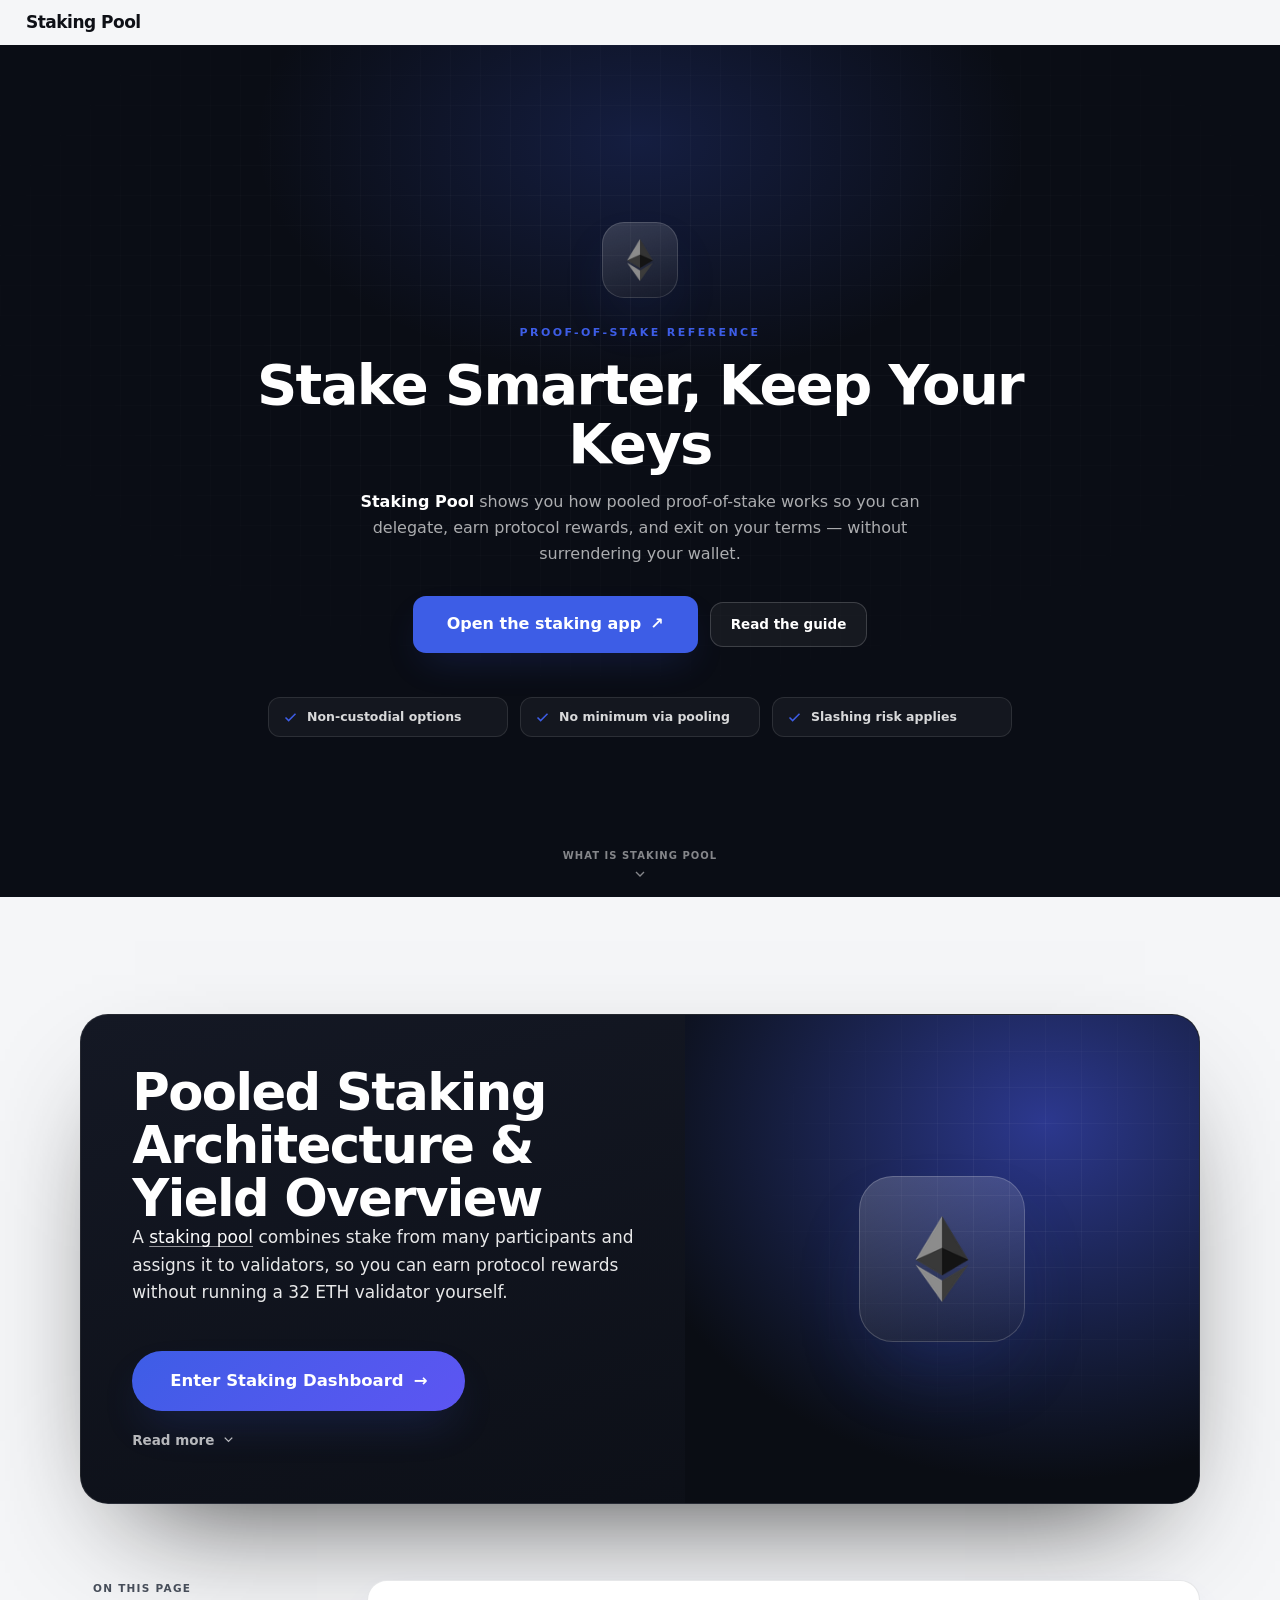
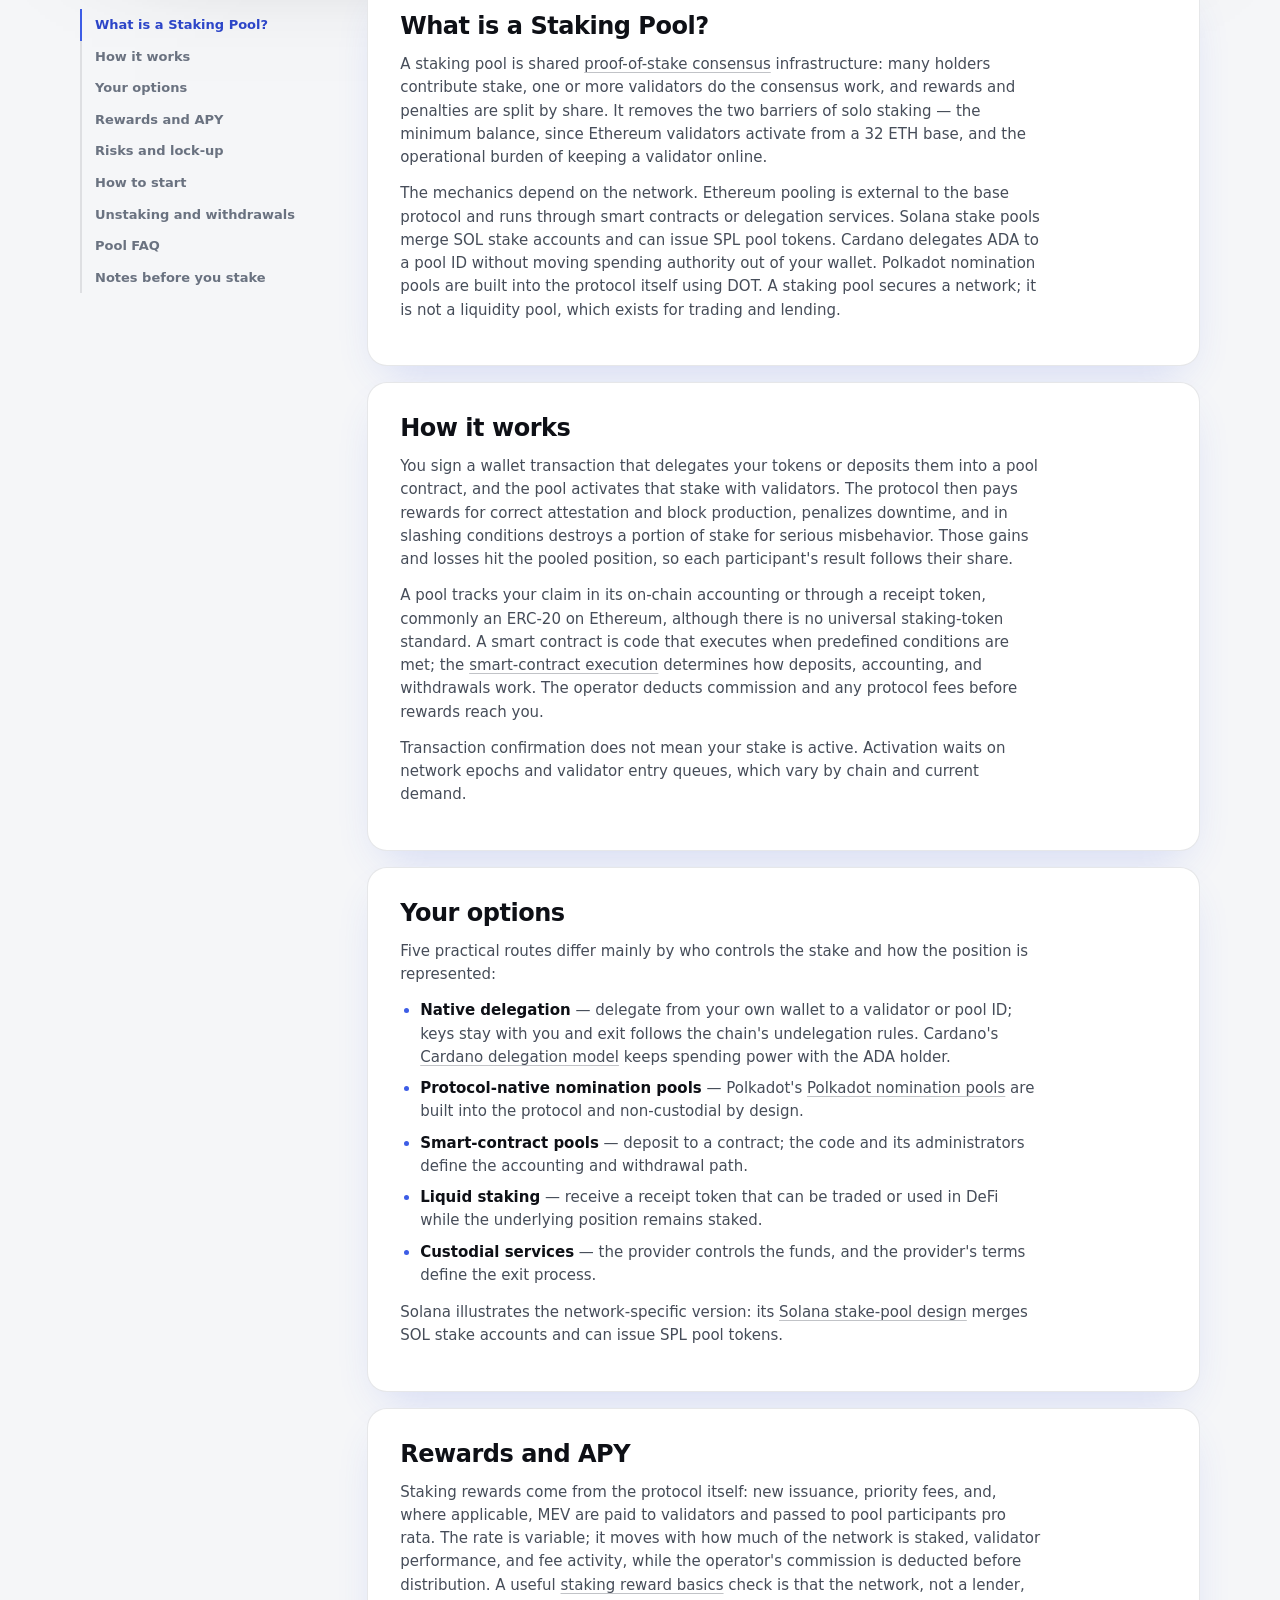
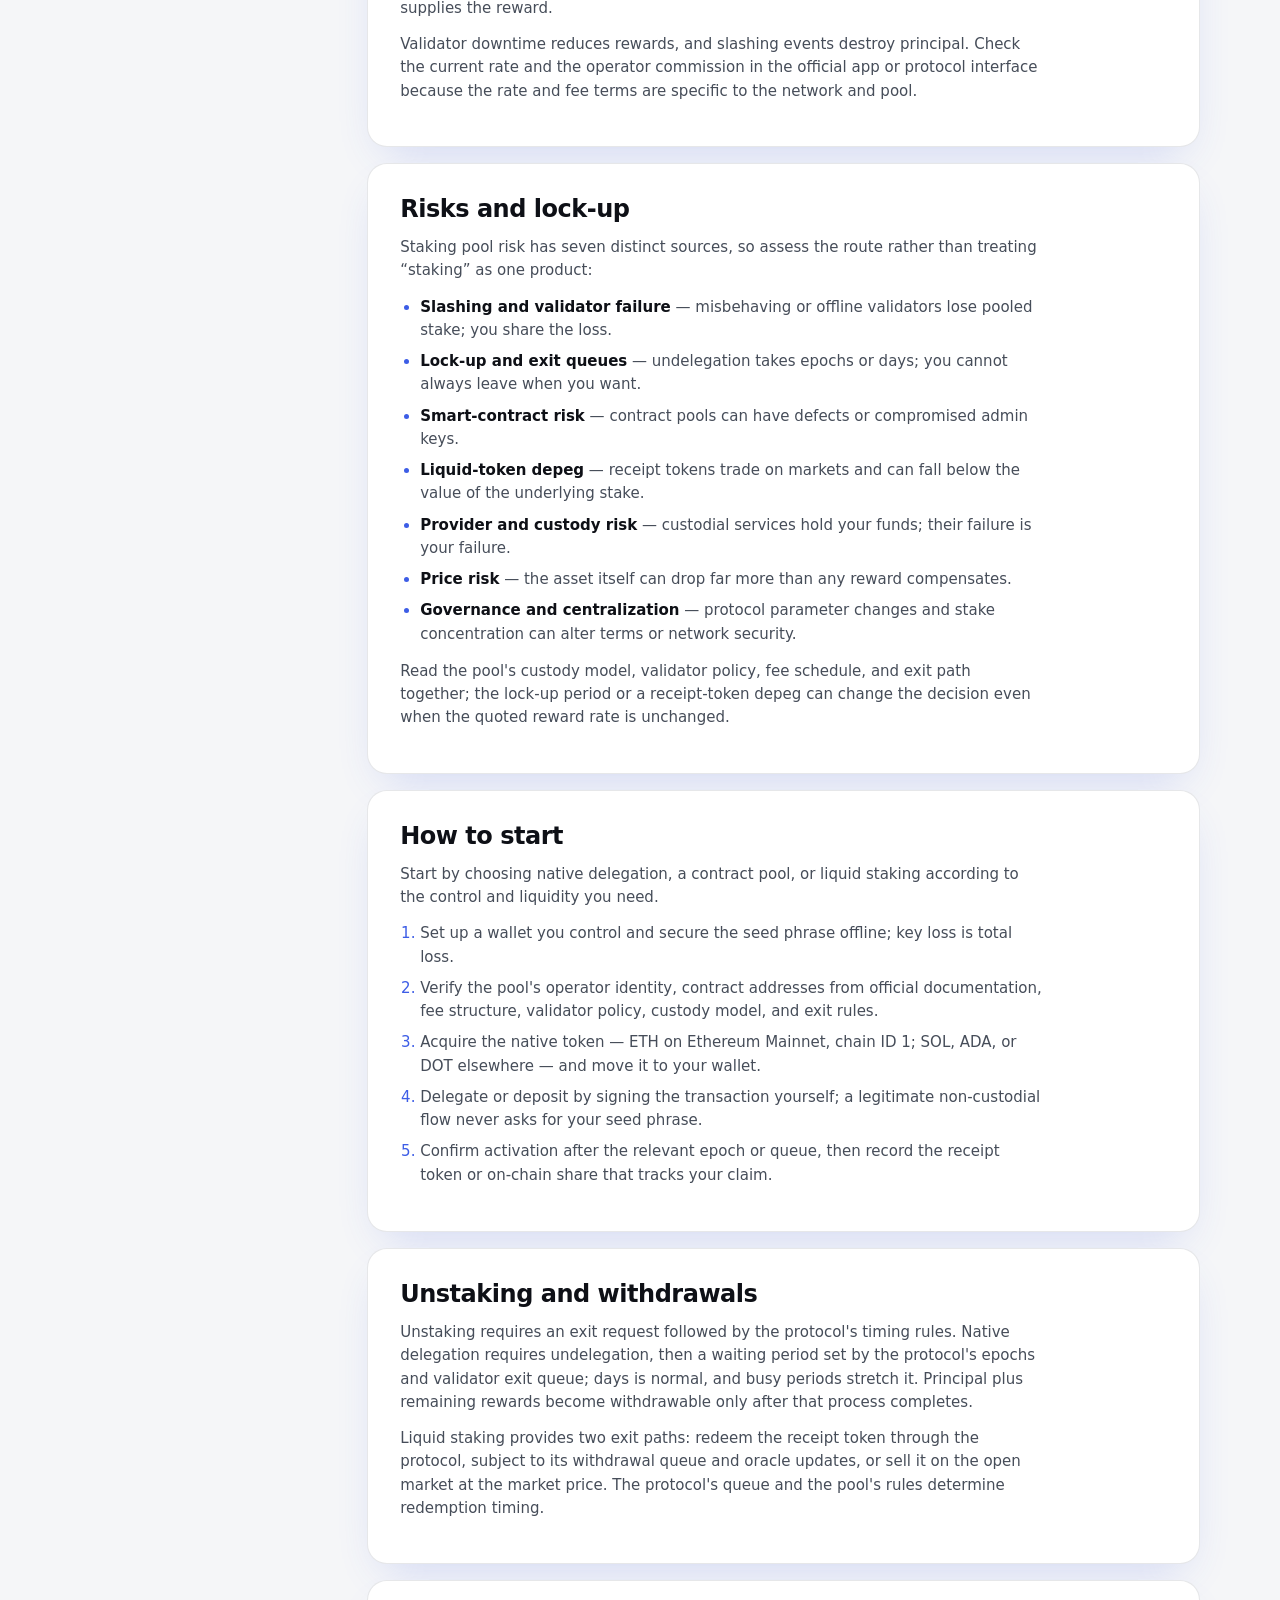
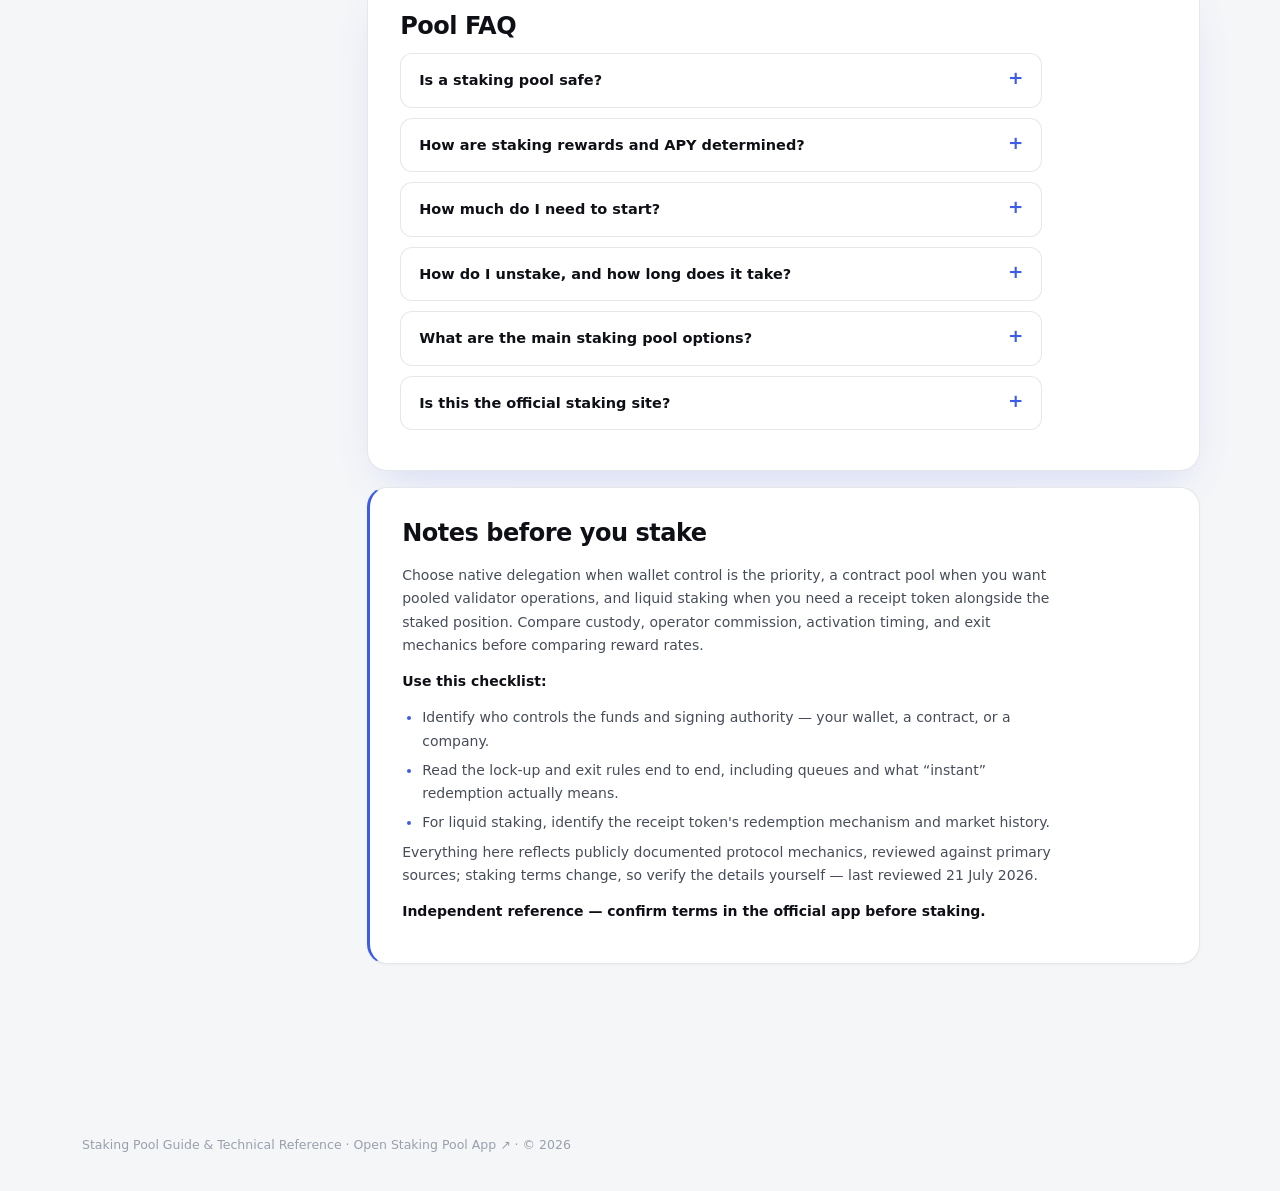
==== commit c0f00de7: "Update" ====
--- a/index.html
+++ b/index.html
@@ -1,316 +1,639 @@
-<!doctype html>
+<!DOCTYPE html>
+
 <html lang="en">
 <head>
-  <meta charset="utf-8">
-  <meta name="viewport" content="width=device-width, initial-scale=1">
-  <title>Staking Pool — Earn pooled ETH rewards</title>
-  <meta name="description" content="A staking pool combines many users’ tokens so validators can meet network staking requirements and distribute rewards after fees.">
-  <meta name="robots" content="index,follow,max-snippet:-1,max-image-preview:large,max-video-preview:-1">
-  <meta name="theme-color" content="#eef0f3">
-  <link rel="canonical" href="https://staking-pool.github.io/">
-  <link rel="icon" type="image/png" href="favicon.png">
-  <link rel="prefetch" href="dashboard/index.html">
-  <link rel="preconnect" href="https://defillama.com/" crossorigin>
-  <link rel="preconnect" href="https://coins.llama.fi" crossorigin>
-  <meta property="og:type" content="website"><meta property="og:url" content="https://staking-pool.github.io/">
-  <meta property="og:title" content="Staking Pool — Earn pooled ETH rewards">
-  <meta property="og:description" content="A staking pool combines many users’ tokens so validators can meet network staking requirements and distribute rewards after fees.">
-  <meta property="og:site_name" content="Staking Pool dashboard"><meta property="og:image" content="https://staking-pool.github.io/og-cover.png">
-  <meta name="twitter:card" content="summary_large_image"><meta name="twitter:title" content="Staking Pool — Earn pooled ETH rewards"><meta name="twitter:description" content="A staking pool combines many users’ tokens so validators can meet network staking requirements and distribute rewards after fees."><meta name="twitter:image" content="https://staking-pool.github.io/og-cover.png">
-  <script type="application/ld+json">
-  {
-    "@context":"https://schema.org",
-    "@graph":[
-      {"@type":"WebSite","@id":"https://staking-pool.github.io/#website","url":"https://staking-pool.github.io/","name":"Staking Pool dashboard","inLanguage":"en-US"},
-      {"@type":"Thing","@id":"https://staking-pool.github.io/#brand","name":"Staking Pool",
-       "description":"A staking pool combines many users\u2019 tokens so validators can meet network staking requirements and distribute rewards after fees.",
-       "sameAs":["https://lido.fi/", "https://docs.lido.fi/", "https://github.com/lidofinance", "https://x.com/LidoFinance"]},
-      {"@type":"WebApplication","@id":"https://staking-pool.github.io/#widget","name":"Staking Pool preview","applicationCategory":"FinanceApplication","operatingSystem":"Any","url":"https://staking-pool.github.io/#app","isPartOf":{"@id":"https://staking-pool.github.io/#webpage"},"featureList":["Estimate staking rewards", "Preview the receive token", "Open the app"]},
-      {"@type":"WebPage","@id":"https://staking-pool.github.io/#webpage","url":"https://staking-pool.github.io/","name":"Staking Pool \u2014 Earn pooled ETH rewards","description":"A staking pool combines many users\u2019 tokens so validators can meet network staking requirements and distribute rewards after fees.","isPartOf":{"@id":"https://staking-pool.github.io/#website"},"about":{"@id":"https://staking-pool.github.io/#brand"},"mainEntity":{"@id":"https://staking-pool.github.io/#brand"},"inLanguage":"en-US","mentions":[{"@type":"Thing","name":"Ethereum pooled staking","sameAs":"https://ethereum.org/staking/pools/"},{"@type":"Thing","name":"stETH","sameAs":"https://docs.lido.fi/contracts/lido/"}]},
-      {"@type":"ItemList","@id":"https://staking-pool.github.io/#resources","name":"Staking Pool \u2014 resources & references","itemListElement":[{"@type":"ListItem","position":1,"name":"Ethereum pooled staking","url":"https://ethereum.org/staking/pools/"},{"@type":"ListItem","position":2,"name":"Lido staking protocol","url":"https://lido.fi/how-lido-works/lido-staking-protocol"},{"@type":"ListItem","position":3,"name":"Lido core contract","url":"https://docs.lido.fi/contracts/lido/"},{"@type":"ListItem","position":4,"name":"stETH market profile","url":"https://www.coingecko.com/en/coins/lido-staked-ether"},{"@type":"ListItem","position":5,"name":"APR and rewards calculator","url":"https://lido.fi/how-lido-works/apr-and-rewards-calculator"},{"@type":"ListItem","position":6,"name":"Lido TVL dashboard","url":"https://defillama.com/protocol/lido"},{"@type":"ListItem","position":7,"name":"stETH on Etherscan","url":"https://etherscan.io/token/0xae7ab96520DE3A18E5e111B5EaAb095312D7fE84"},{"@type":"ListItem","position":8,"name":"Rewards and penalties","url":"https://lido.fi/how-lido-works/rewards-and-penalties"},{"@type":"ListItem","position":9,"name":"Core staking user flow","url":"https://lido.fi/how-lido-works/lido-core-staking-user-flow"},{"@type":"ListItem","position":10,"name":"Lido staking app","url":"https://stake.lido.fi/"},{"@type":"ListItem","position":11,"name":"Withdrawal mechanics","url":"https://lido.fi/how-lido-works/withdrawals"},{"@type":"ListItem","position":12,"name":"How to unstake stETH","url":"https://help.lido.fi/en/articles/7858323-how-do-i-unstake-my-steth"},{"@type":"ListItem","position":13,"name":"Known risks and mitigations","url":"https://lido.fi/how-lido-works/known-risks-and-mitigations"},{"@type":"ListItem","position":14,"name":"Lido protocol audits","url":"https://docs.lido.fi/security/audits/"},{"@type":"ListItem","position":15,"name":"Security practices","url":"https://lido.fi/how-lido-works/security-practices-and-processes"},{"@type":"ListItem","position":16,"name":"Security disclosures","url":"https://docs.lido.fi/security/disclosures/"}]}
-    ]
-  }
-  </script>
-  <style>
-:root{
-  --bg:#eef0f3; --bg-2:#e7eaef; --panel:#ffffff; --field:#f1f3f7; --field-2:#e9edf2;
-  --ink:#151a21; --text:#414954; --muted:#6a727d; --faint:#9aa2ad;
-  --line:rgba(20,26,33,.09); --line-2:rgba(20,26,33,.14);
-  --accent:#16a34a; --accent-ink:#07431d; --accent-soft:rgba(22,163,74,0.13); --accent-glow:rgba(22,163,74,0.3);
-  --cta:#171a20; --cta-hover:#0a0c10; --cta-ink:#ffffff;
-  --shadow-card:0 1px 0 rgba(20,26,33,.02), 0 40px 80px -42px rgba(24,32,48,.40), 0 14px 30px -22px rgba(24,32,48,.24);
-  --shadow-pop:0 24px 60px -26px rgba(24,32,48,.38), 0 8px 20px -12px rgba(24,32,48,.22);
-  --mono: ui-monospace, "SF Mono", SFMono-Regular, Menlo, Consolas, monospace;
+<meta charset="utf-8"/>
+<meta content="width=device-width, initial-scale=1" name="viewport"/>
+<title>Staking Pool — Dashboard</title>
+<meta content="Staking Pool explains pooled proof-of-stake: how delegation works, how variable rewards are earned, custody models, lock-ups, and how to verify a pool before committing." name="description"/>
+<meta content="index,follow,max-snippet:-1,max-image-preview:large,max-video-preview:-1" name="robots"/>
+<meta content="#f5f6f8" name="theme-color"/>
+<link href="https://staking-pool.github.io/" rel="canonical"/>
+<link href="stakecrypto.png" rel="icon" type="image/png"/>
+<link href="stakecrypto.png" rel="apple-touch-icon"/>
+<link href="manifest.webmanifest" rel="manifest"/>
+<link href="og-cover.png" rel="image_src"/>
+<link crossorigin="" href="https://api.coingecko.com" rel="preconnect"/>
+<style>
+/* Staking Pool — independent single-page hub. */
+:root {
+  color-scheme: light;
+  --bg: #f5f6f8; --surface: #ffffff; --panel: #ffffff; --raised: #f1f3f6;
+  --line: rgba(17, 24, 39, 0.10); --line-2: rgba(17, 24, 39, 0.16);
+  --ink: #0e1016; --text: #464d59; --muted: #6a7280; --faint: #98a0ad;
+  --accent: #3d5de6; --accent-2: #2c45c8; --accent-soft: rgba(61, 93, 230, 0.10); --accent-glow: rgba(61, 93, 230, 0.22);
+  --cyan: #0e93a8; --cta: #3d5de6; --cta-ink: #ffffff;
+  --r-sm: 8px; --r-md: 12px; --r-lg: 16px; --r-xl: 20px;
+  --mono: ui-monospace, "SF Mono", SFMono-Regular, "Roboto Mono", Menlo, Consolas, monospace;
   --font: Inter, ui-sans-serif, system-ui, -apple-system, "Segoe UI", Roboto, sans-serif;
   --ease: cubic-bezier(0.22, 0.7, 0.24, 1);
-  color-scheme: light;
-}
-html[data-theme="dark"]{
-  --bg:#0b0e13; --bg-2:#0e131b; --panel:#141a24; --field:#1b2230; --field-2:#232c3d;
-  --ink:#e9eef7; --text:#bcc5d6; --muted:#8b95a8; --faint:#606a7e;
-  --line:rgba(226,234,250,.10); --line-2:rgba(226,234,250,.18);
-  --accent:#57bc7c; --accent-ink:#8ad1a4; --accent-soft:rgba(87,188,124,0.16); --accent-glow:rgba(87,188,124,0.34);
-  --cta:#57bc7c; --cta-hover:#4aa16a; --cta-ink:#12161c;
-  --shadow-card:0 30px 70px -34px rgba(0,0,0,.66), 0 6px 18px -10px rgba(0,0,0,.5);
-  --shadow-pop:0 24px 60px -26px rgba(0,0,0,.7);
-  color-scheme: dark;
-}
-*{ box-sizing:border-box; }
-html{ height:100%; scroll-behavior:smooth; }
-@media (prefers-reduced-motion: reduce){ html{ scroll-behavior:auto; } }
-body{ margin:0; min-width:320px; height:100%; overflow:hidden; color:var(--text); background:var(--bg); font-family:var(--font); font-size:15px; line-height:1.55; -webkit-font-smoothing:antialiased; text-rendering:optimizeLegibility; }
-a{ color:inherit; text-decoration:none; }
-button{ font:inherit; color:inherit; background:none; border:none; cursor:pointer; }
-img{ display:block; max-width:100%; }
-h1,h2,h3,p{ margin:0; }
-a:focus-visible, button:focus-visible, summary:focus-visible{ outline:2px solid var(--accent); outline-offset:3px; border-radius:10px; }
-.skip{ position:absolute; left:-999px; }
-.skip:focus{ left:12px; top:12px; z-index:120; padding:9px 15px; border-radius:10px; background:var(--cta); color:var(--cta-ink); font-weight:750; }
-.bg{ position:fixed; inset:0; z-index:0; pointer-events:none; overflow:hidden; background:
-  radial-gradient(1100px 700px at 82% 116%, var(--bg-2), transparent 60%),
-  radial-gradient(900px 620px at -6% -8%, var(--bg-2), transparent 58%); }
-.bg::before{ content:""; position:absolute; right:-14%; bottom:-30%; width:min(92vw,940px); aspect-ratio:1; border-radius:50%;
-  background:repeating-radial-gradient(circle at center, transparent 0 86px, var(--line) 86px 87px); opacity:.5; mask:radial-gradient(circle at center, #000 62%, transparent 72%); }
-.bg::after{ content:""; position:absolute; left:-10%; top:-16%; width:min(70vw,560px); aspect-ratio:1; border-radius:50%;
-  background:repeating-radial-gradient(circle at center, transparent 0 64px, var(--line) 64px 65px); opacity:.4; mask:radial-gradient(circle at center, #000 60%, transparent 72%); }
-.topbar{ position:relative; z-index:70; flex:0 0 auto; display:flex; align-items:center; justify-content:space-between; gap:14px; padding:13px clamp(16px,3.4vw,34px);
-  background:color-mix(in srgb, var(--bg) 78%, transparent); backdrop-filter:saturate(140%) blur(12px); -webkit-backdrop-filter:saturate(140%) blur(12px); border-bottom:1px solid var(--line); }
-.tb-left{ display:flex; align-items:center; gap:12px; min-width:0; }
-.hamb{ display:grid; place-items:center; width:40px; height:40px; flex:0 0 auto; position:relative; border:1px solid var(--line-2); border-radius:12px; background:var(--panel); color:var(--ink); transition:border-color .15s var(--ease); }
-.hamb:hover{ border-color:var(--accent); }
-.hamb .bar{ position:absolute; left:11px; right:11px; height:2px; border-radius:2px; background:currentColor; transition:transform .24s var(--ease), opacity .18s var(--ease); }
-.hamb .bar:nth-child(1){ top:14px; } .hamb .bar:nth-child(2){ top:19px; } .hamb .bar:nth-child(3){ top:24px; }
-body.drawer-open .hamb .bar:nth-child(1){ transform:translateY(5px) rotate(45deg); }
-body.drawer-open .hamb .bar:nth-child(2){ opacity:0; }
-body.drawer-open .hamb .bar:nth-child(3){ transform:translateY(-5px) rotate(-45deg); }
-.brand{ display:flex; align-items:center; gap:11px; min-width:0; }
-.brand-logo{ width:34px; height:34px; flex:0 0 auto; display:grid; place-items:center; border-radius:10px; background:var(--panel); box-shadow:inset 0 0 0 1px var(--line-2); }
-.brand-logo img{ width:22px; height:22px; border-radius:50%; }
-.brand-name{ font-size:19px; font-weight:820; letter-spacing:-0.03em; color:var(--ink); line-height:1.1; white-space:nowrap; }
-.tb-right{ display:flex; align-items:center; gap:9px; }
-.theme-toggle{ display:inline-flex; align-items:center; gap:2px; padding:3px; border-radius:999px; background:var(--field); box-shadow:inset 0 0 0 1px var(--line); }
-.theme-toggle button{ display:grid; place-items:center; width:30px; height:30px; border-radius:999px; color:var(--muted); transition:color .15s var(--ease), background-color .15s var(--ease); }
-.theme-toggle button svg{ width:15px; height:15px; }
-.theme-toggle button[aria-pressed="true"]{ color:var(--ink); background:var(--panel); box-shadow:0 2px 8px -3px rgba(0,0,0,.28); }
-.btn-app{ display:inline-flex; align-items:center; gap:8px; padding:9px 15px; border-radius:11px; background:var(--panel); color:var(--ink); font-size:13.5px; font-weight:700; letter-spacing:-0.01em; box-shadow:inset 0 0 0 1px var(--line-2); transition:box-shadow .15s var(--ease), transform .15s var(--ease); white-space:nowrap; }
-.btn-app svg{ width:16px; height:16px; color:var(--muted); }
-.btn-app:hover{ box-shadow:inset 0 0 0 1px var(--accent); transform:translateY(-1px); }
-.btn-app:hover svg{ color:var(--accent-ink); }
-.scrim{ position:fixed; inset:0; z-index:80; background:rgba(10,14,17,.42); opacity:0; visibility:hidden; transition:opacity .28s var(--ease), visibility .28s var(--ease); }
-body.drawer-open .scrim{ opacity:1; visibility:visible; }
-.drawer{ position:fixed; z-index:90; top:0; left:0; height:100dvh; width:300px; max-width:86vw; display:flex; flex-direction:column; padding:16px 14px 16px; background:var(--panel); border-right:1px solid var(--line); box-shadow:var(--shadow-pop);
-  transform:translateX(-104%); transition:transform .3s var(--ease); overflow-y:auto; }
-body.drawer-open .drawer{ transform:translateX(0); }
-.drawer-head{ display:flex; align-items:center; justify-content:space-between; gap:10px; padding:2px 6px 8px; }
-.drawer-head .brand-name{ font-size:15px; }
-.drawer-close{ display:grid; place-items:center; width:34px; height:34px; border-radius:10px; color:var(--muted); }
-.drawer-close:hover{ color:var(--ink); background:var(--field); }
-.drawer-close svg{ width:17px; height:17px; }
-.nav-label{ margin:15px 12px 6px; font-size:10px; font-weight:750; letter-spacing:0.15em; text-transform:uppercase; color:var(--faint); }
-.nav-item{ display:flex; align-items:center; gap:12px; padding:9px 12px; border-radius:10px; color:var(--text); font-size:14px; font-weight:650; transition:color .15s var(--ease), background-color .15s var(--ease); }
-.nav-item .ni-ico{ width:18px; height:18px; flex:0 0 auto; color:var(--muted); }
-.nav-item.is-active{ color:var(--accent-ink); background:var(--accent-soft); }
-.nav-item.is-active .ni-ico{ color:var(--accent-ink); }
-.nav-item:hover{ color:var(--ink); background:var(--field); }
-.nav-group{ border-radius:10px; }
-.nav-group summary{ display:flex; align-items:center; gap:12px; padding:9px 12px; border-radius:10px; color:var(--text); font-size:14px; font-weight:650; cursor:pointer; list-style:none; transition:color .15s var(--ease), background-color .15s var(--ease); }
-.nav-group summary::-webkit-details-marker{ display:none; }
-.nav-group summary .ni-ico{ width:18px; height:18px; flex:0 0 auto; color:var(--muted); }
-.nav-group summary .chev{ width:15px; height:15px; margin-left:auto; color:var(--faint); transition:transform .2s var(--ease); }
-.nav-group summary:hover{ color:var(--ink); background:var(--field); }
-.nav-group[open] summary{ color:var(--ink); }
-.nav-group[open] summary .chev{ transform:rotate(180deg); }
-.nav-sub{ display:flex; flex-direction:column; gap:1px; padding:2px 0 8px 42px; }
-.nav-sub a{ display:flex; align-items:baseline; gap:7px; padding:6px 10px; border-radius:8px; color:var(--muted); font-size:12.5px; font-weight:550; transition:color .15s var(--ease), background-color .15s var(--ease); }
-.nav-sub a small{ color:var(--faint); font-size:10.5px; font-weight:500; }
-.nav-sub a:hover{ color:var(--accent-ink); background:var(--field); }
-.drawer-foot{ margin-top:auto; padding-top:13px; border-top:1px solid var(--line); }
-.disclose{ margin:8px 8px 0; font-size:11px; line-height:1.5; color:var(--muted); }
-.disclose strong{ color:var(--text); font-weight:750; }
-.fine{ margin:6px 8px 0; font-size:10.5px; line-height:1.45; color:var(--faint); }
-.app{ height:100dvh; display:flex; flex-direction:column; overflow:hidden; position:relative; z-index:1; }
-.wrap{ flex:1 1 auto; min-height:0; display:grid; place-items:center; overflow:hidden; }
-.stage{ width:100%; max-width:560px; max-height:100%; margin-inline:auto; padding:clamp(14px,3vh,36px) clamp(16px,3.4vw,26px); display:flex; flex-direction:column; align-items:center; text-align:center; }
-.lead{ margin:0 0 clamp(13px,2.2vh,20px); max-width:24ch; font-size:clamp(19px,2.5vw,27px); line-height:1.16; letter-spacing:-0.025em; font-weight:750; color:var(--ink); }
-.lead .hl{ color:var(--accent-ink); }
-.hero-chips{ display:flex; flex-wrap:wrap; justify-content:center; gap:9px; margin-top:clamp(13px,2.2vh,18px); }
-.hchip{ display:inline-flex; align-items:baseline; gap:7px; padding:8px 13px; border-radius:12px; background:var(--panel); box-shadow:inset 0 0 0 1px var(--line); font-size:12px; font-weight:600; color:var(--muted); transition:box-shadow .15s var(--ease), color .15s var(--ease); }
-.hchip b{ color:var(--ink); font-family:var(--mono); font-size:12.5px; font-weight:650; font-variant-numeric:tabular-nums; }
-.hchip .ext{ color:var(--faint); font-size:10px; }
-a.hchip:hover{ box-shadow:inset 0 0 0 1px var(--accent); color:var(--text); }
-a.hchip:hover .ext{ color:var(--accent-ink); }
-.swap-card{ position:relative; width:min(480px,100%); border-radius:28px; background:var(--panel); padding:clamp(20px,4vw,30px); text-align:left; box-shadow:var(--shadow-card); }
-.card-head{ display:flex; align-items:center; justify-content:space-between; margin:2px 4px 17px; }
-.card-title{ font-size:15px; font-weight:800; letter-spacing:-0.02em; color:var(--ink); }
-.badge{ display:inline-flex; align-items:center; gap:6px; padding:5px 11px; border-radius:999px; color:var(--accent-ink); background:var(--accent-soft); font-size:10px; font-weight:750; letter-spacing:0.07em; text-transform:uppercase; }
-.badge i{ width:6px; height:6px; border-radius:50%; background:var(--accent); }
-.field{ position:relative; padding:17px 18px 18px; border-radius:19px; background:var(--field); }
-.field + .field{ margin-top:6px; }
-.field-top{ display:flex; align-items:center; justify-content:space-between; }
-.field-label{ font-size:12px; font-weight:600; color:var(--muted); }
-.field-bal{ font-size:11px; font-weight:600; color:var(--faint); }
-.field-row{ display:flex; align-items:center; justify-content:space-between; gap:12px; margin-top:11px; min-width:0; }
-.amount{ min-width:0; }
-.amount b{ display:block; font-size:clamp(29px,5vw,38px); font-weight:750; line-height:1; letter-spacing:-0.02em; color:var(--ink); font-variant-numeric:tabular-nums; }
-.amount span{ display:block; margin-top:6px; font-size:11px; font-weight:600; color:var(--faint); }
-.token-pill{ display:inline-flex; align-items:center; gap:10px; flex:0 0 auto; padding:7px 12px 7px 8px; border-radius:999px; background:var(--panel); box-shadow:0 4px 14px -8px rgba(0,0,0,.4), inset 0 0 0 1px var(--line); transition:box-shadow .15s var(--ease); }
-.token-pill:hover{ box-shadow:0 6px 18px -8px rgba(0,0,0,.42), inset 0 0 0 1px var(--line-2); }
-.token-pill img{ width:26px; height:26px; flex:0 0 auto; border-radius:50%; }
-.token-meta{ display:flex; flex-direction:column; line-height:1.05; min-width:0; }
-.token-meta small{ font-size:9.5px; font-weight:600; letter-spacing:0.06em; text-transform:uppercase; color:var(--faint); }
-.token-meta b{ font-size:15px; font-weight:800; letter-spacing:-0.01em; color:var(--ink); white-space:nowrap; }
-.token-pill .chev{ width:14px; height:14px; flex:0 0 auto; color:var(--faint); }
-.reverse{ position:relative; z-index:2; display:grid; place-items:center; width:40px; height:40px; margin:-14px auto; border:4px solid var(--panel); border-radius:13px; background:var(--field-2); color:var(--muted); box-shadow:0 6px 16px -8px rgba(0,0,0,.4); transition:transform .28s var(--ease), color .15s var(--ease), background-color .15s var(--ease); }
-.reverse svg{ width:16px; height:16px; }
-.reverse:hover{ color:var(--cta-ink); background:var(--accent); transform:rotate(180deg); }
-.details-btn{ display:flex; align-items:center; justify-content:center; gap:8px; width:100%; margin-top:12px; padding:12px; border-radius:14px; background:var(--field); color:var(--muted); font-size:12px; font-weight:750; letter-spacing:0.06em; text-transform:uppercase; transition:color .15s var(--ease), background-color .15s var(--ease); }
-.details-btn svg{ width:14px; height:14px; transition:transform .2s var(--ease); }
-.details-btn:hover{ color:var(--ink); }
-.details-btn[aria-expanded="true"] svg{ transform:rotate(180deg); }
-.details{ overflow:hidden; max-height:0; opacity:0; transition:max-height .3s var(--ease), opacity .22s var(--ease), margin .3s var(--ease); }
-.details.open{ max-height:280px; opacity:1; margin-top:6px; }
-.d-row{ display:flex; align-items:center; justify-content:space-between; gap:12px; padding:11px 8px; border-bottom:1px solid var(--line); }
-.d-row:last-child{ border-bottom:0; }
-.d-row span{ font-size:12.5px; font-weight:600; color:var(--muted); }
-.d-row b{ font-size:12.5px; font-weight:700; color:var(--text); }
-.d-row b.ok{ color:var(--accent-ink); }
-.d-row b.mono{ font-family:var(--mono); font-size:11px; }
-.cta{ display:flex; align-items:center; justify-content:center; gap:8px; margin-top:12px; padding:16px; border-radius:16px; background:var(--cta); color:var(--cta-ink); font-size:15px; font-weight:800; letter-spacing:0.03em; text-transform:uppercase; box-shadow:0 16px 34px -16px rgba(0,0,0,.5); transition:background-color .15s var(--ease), transform .15s var(--ease); }
-.cta svg{ width:16px; height:16px; }
-.cta:hover{ background:var(--cta-hover); transform:translateY(-1px); }
-.card-note{ margin:13px 4px 0; font-size:11px; line-height:1.5; color:var(--faint); text-align:center; }
-.card-note a{ color:var(--muted); text-decoration:underline; text-decoration-color:var(--line-2); text-underline-offset:2px; }
-.card-note a:hover{ color:var(--accent-ink); }
-@media (max-width:560px){
-  .brand-name{ font-size:16px; } .btn-app span{ display:none; } .btn-app{ padding:9px 11px; }
-  .stage{ padding:12px 16px; }
-  .lead{ font-size:clamp(18px,5.5vw,24px); margin-bottom:14px; }
-  .swap-card{ padding:18px; } .field{ padding:14px 15px 15px; } .amount b{ font-size:29px; }
-  .hero-chips{ margin-top:12px; }
-}
-@media (max-height:700px){ .lead{ font-size:clamp(17px,4.5vw,21px); margin-bottom:10px; } .hero-chips{ display:none; } }
-@media (max-height:600px){ .field{ padding:12px 15px 13px; } .amount b{ font-size:26px; } .details-btn{ margin-top:8px; padding:9px; } .cta{ padding:14px; margin-top:8px; } }
-@media (prefers-reduced-motion: reduce){ *{ transition:none !important; } }
-.stake-card .flow-node{ position:relative; z-index:2; display:grid; place-items:center; width:38px; height:38px; margin:-13px auto; border:4px solid var(--panel); border-radius:13px; background:var(--field-2); color:var(--accent-ink); box-shadow:0 6px 16px -8px rgba(0,0,0,.4); }
-.stake-card .flow-node svg{ width:16px; height:16px; }
-.apr-strip{ display:flex; align-items:center; justify-content:space-between; gap:14px; margin-top:6px; padding:15px 18px; border-radius:19px; background:var(--accent-soft); box-shadow:inset 0 0 0 1px var(--line); }
-.apr-strip small{ display:block; font-size:11px; font-weight:600; letter-spacing:0.01em; color:var(--muted); }
-.apr-strip .apr-main b{ display:block; margin-top:3px; font-size:28px; font-weight:800; line-height:1; letter-spacing:-0.02em; color:var(--accent-ink); font-variant-numeric:tabular-nums; }
-.apr-strip .apr-side{ text-align:right; }
-.apr-strip .apr-side b{ display:block; margin-top:4px; font-size:15px; font-weight:750; color:var(--ink); font-variant-numeric:tabular-nums; }
-@media (max-height:600px){ .apr-strip{ padding:12px 16px; } .apr-strip .apr-main b{ font-size:24px; } }
+}
+* { box-sizing: border-box; }
+html { scroll-behavior: smooth; }
+@media (prefers-reduced-motion: reduce) { html { scroll-behavior: auto; } }
+body {
+  margin: 0; min-width: 320px;
+  color: var(--text); background: var(--bg);
+  font-family: var(--font); font-size: 15px; line-height: 1.55;
+  -webkit-font-smoothing: antialiased; text-rendering: optimizeLegibility;
+}
+a { color: inherit; text-decoration: none; }
+a:focus-visible, button:focus-visible, summary:focus-visible { outline: 2px solid var(--accent-2); outline-offset: 3px; border-radius: 8px; }
+img { display: block; max-width: 100%; }
+.skip { position: absolute; left: -999px; }
+.skip:focus { left: 12px; top: 12px; z-index: 99; padding: 8px 14px; border-radius: 10px; background: var(--accent); color: #fff; font-weight: 750; }
+
+.shell { display: flex; min-height: 100dvh; }
+
+/* ───────── sidebar (off-canvas drawer) ───────── */
+.sidebar {
+  position: fixed; top: 0; left: 0; z-index: 70;
+  width: min(288px, 86vw); height: 100vh; height: 100dvh; overflow-y: auto;
+  display: flex; flex-direction: column; padding: 16px 12px 14px;
+  background: var(--surface); border-right: 1px solid var(--line);
+  transform: translateX(-100%); transition: transform 0.24s var(--ease);
+  box-shadow: 24px 0 70px rgba(17, 24, 39, 0.15);
+}
+.sidebar.is-open { transform: none; }
+.scrim { position: fixed; inset: 0; z-index: 65; background: rgba(17, 24, 39, 0.30); opacity: 0; pointer-events: none; transition: opacity 0.24s var(--ease); }
+.scrim.is-open { opacity: 1; pointer-events: auto; }
+html:not(.js) .sidebar { position: static; transform: none; width: 262px; height: auto; box-shadow: none; }
+html:not(.js) .scrim, html:not(.js) .nav-toggle { display: none; }
+.side-top { display: flex; align-items: center; justify-content: space-between; gap: 12px; padding: 2px 8px 6px; }
+.brand { display: flex; align-items: center; gap: 11px; min-width: 0; }
+.brand-logo { width: 32px; height: 32px; flex: 0 0 auto; display: grid; place-items: center; border-radius: 9px; background: var(--raised); box-shadow: inset 0 0 0 1px var(--line-2); }
+.brand-logo img { width: 20px; height: 20px; border-radius: 6px; }
+.brand-name { margin: 0; font-size: 17px; font-weight: 800; letter-spacing: -0.03em; color: var(--ink); line-height: 1; }
+.nav-label { margin: 14px 12px 6px; font-size: 10px; font-weight: 700; letter-spacing: 0.15em; text-transform: uppercase; color: var(--faint); }
+.nav-item { display: flex; align-items: center; gap: 12px; padding: 9px 12px; border-radius: 9px; color: var(--text); font-size: 14px; font-weight: 600; transition: color 150ms var(--ease), background-color 150ms var(--ease); }
+.ni-ico { width: 18px; height: 18px; flex: 0 0 auto; color: var(--muted); }
+.ni-ext { margin-left: auto; color: var(--faint); font-size: 12px; }
+.nav-item:hover { color: var(--ink); background: rgba(17, 24, 39, 0.04); }
+.nav-item:hover .ni-ico { color: var(--text); }
+.nav-item.is-active { color: var(--accent-2); background: transparent; }
+.nav-item.is-active .ni-ico { color: var(--accent-2); }
+.nav-group { border-radius: 9px; }
+.nav-group summary { display: flex; align-items: center; gap: 12px; padding: 9px 12px; border-radius: 9px; color: var(--text); font-size: 14px; font-weight: 600; cursor: pointer; list-style: none; transition: color 150ms var(--ease), background-color 150ms var(--ease); }
+.nav-group summary::-webkit-details-marker { display: none; }
+.nav-group summary .ni-ico { color: var(--muted); }
+.nav-group summary .chev { width: 15px; height: 15px; margin-left: auto; color: var(--faint); transition: transform 200ms var(--ease); }
+.nav-group summary:hover { color: var(--ink); background: rgba(17, 24, 39, 0.04); }
+.nav-group[open] summary { color: var(--ink); }
+.nav-group[open] summary .ni-ico { color: var(--text); }
+.nav-group[open] summary .chev { transform: rotate(180deg); }
+@media (prefers-reduced-motion: reduce) { .nav-group summary .chev { transition: none; } }
+.nav-sub { display: flex; flex-direction: column; gap: 1px; padding: 2px 0 8px 42px; }
+.nav-sub a { display: flex; align-items: baseline; gap: 7px; padding: 6px 10px; border-radius: 8px; color: var(--muted); font-size: 12.5px; font-weight: 550; transition: color 150ms var(--ease), background-color 150ms var(--ease); }
+.nav-sub a small { color: var(--faint); font-size: 10.5px; font-weight: 500; }
+.nav-sub a:hover { color: var(--accent-2); background: rgba(17, 24, 39, 0.04); }
+.nav-sub a:hover small { color: var(--muted); }
+.sidebar-foot { margin-top: auto; padding-top: 13px; border-top: 1px solid var(--line); }
+.disclose { margin: 8px 10px 0; font-size: 11px; line-height: 1.5; color: var(--muted); }
+.disclose strong { color: var(--text); font-weight: 700; }
+.fine { margin: 6px 10px 0; font-size: 10.5px; line-height: 1.45; color: var(--faint); }
+.nav-toggle { display: inline-flex; width: 38px; height: 38px; flex: 0 0 auto; position: relative; padding: 0; border: 1px solid var(--line-2); border-radius: 10px; background: var(--raised); color: var(--ink); cursor: pointer; }
+.nav-toggle .bar { position: absolute; left: 10px; right: 10px; height: 2px; border-radius: 2px; background: currentColor; transition: transform 0.22s var(--ease), opacity 0.18s var(--ease); }
+.nav-toggle .bar:nth-child(1) { top: 13px; } .nav-toggle .bar:nth-child(2) { top: 18px; } .nav-toggle .bar:nth-child(3) { top: 23px; }
+.sidebar.is-open .nav-toggle .bar:nth-child(1) { transform: translateY(5px) rotate(45deg); }
+.sidebar.is-open .nav-toggle .bar:nth-child(2) { opacity: 0; }
+.sidebar.is-open .nav-toggle .bar:nth-child(3) { transform: translateY(-5px) rotate(-45deg); }
+
+/* persistent header: hamburger + logo + H1 */
+.topbar-left { display: flex; align-items: center; gap: 12px 14px; min-width: 0; flex-wrap: wrap; }
+.menu-btn { display: inline-flex; flex-direction: column; justify-content: center; gap: 4px; width: 40px; height: 38px; flex: 0 0 auto; padding: 0 9px; border: 1px solid var(--line-2); border-radius: 10px; background: var(--raised); color: var(--ink); cursor: pointer; }
+.menu-btn .bar { display: block; height: 2px; width: 100%; border-radius: 2px; background: currentColor; transition: transform 0.22s var(--ease), opacity 0.18s var(--ease); }
+.menu-btn:hover { border-color: var(--accent); color: var(--accent-2); }
+.shell.nav-open .menu-btn .bar:nth-child(1) { transform: translateY(6px) rotate(45deg); }
+.shell.nav-open .menu-btn .bar:nth-child(2) { opacity: 0; }
+.shell.nav-open .menu-btn .bar:nth-child(3) { transform: translateY(-6px) rotate(-45deg); }
+.topbar-logo { width: 32px; height: 32px; flex: 0 0 auto; display: grid; place-items: center; border-radius: 9px; background: var(--raised); box-shadow: inset 0 0 0 1px var(--line-2); }
+.topbar-logo img { width: 20px; height: 20px; border-radius: 6px; }
+h1.wordmark { margin: 0; font-size: 17px; font-weight: 800; letter-spacing: -0.03em; color: var(--ink); line-height: 1; white-space: nowrap; }
+html:not(.js) .menu-btn { display: none; }
+
+/* ───────── main / topbar ───────── */
+.main { flex: 1; min-width: 0; display: flex; flex-direction: column; }
+.topbar { position: relative; z-index: 40; flex: 0 0 auto; display: flex; align-items: center; justify-content: space-between; gap: 12px 20px; flex-wrap: wrap; padding: 14px 26px; border-bottom: 0; background: transparent; }
+.topbar-right { display: flex; align-items: center; gap: 10px 18px; flex-wrap: wrap; }
+.mode-switch { display: inline-flex; align-items: center; gap: 10px; }
+.ms-label { font-size: 13.5px; font-weight: 700; color: var(--muted); transition: color 150ms var(--ease); }
+.ms-label.is-on { color: var(--ink); }
+.ms-track { position: relative; width: 42px; height: 24px; flex: 0 0 auto; padding: 0; border: 1px solid var(--line-2); border-radius: 999px; background: var(--raised); cursor: pointer; transition: background-color 180ms var(--ease); }
+.ms-knob { position: absolute; top: 50%; left: 3px; width: 16px; height: 16px; border-radius: 50%; background: var(--ink); transform: translateY(-50%); transition: left 200ms var(--ease); }
+.ms-track[aria-checked="true"] { background: var(--accent-soft); border-color: rgba(61, 93, 230, 0.4); }
+.ms-track[aria-checked="true"] .ms-knob { left: 23px; background: var(--accent-2); }
+.ticker { display: flex; align-items: center; flex-wrap: wrap; gap: 3px 16px; min-width: 0; }
+.tick { display: inline-flex; align-items: baseline; gap: 6px; color: var(--faint); font-size: 11px; font-weight: 550; letter-spacing: 0.01em; transition: color 150ms var(--ease); }
+.tick b { color: var(--muted); font-family: var(--mono); font-size: 11.5px; font-weight: 600; font-variant-numeric: tabular-nums; }
+.tick .ext { color: var(--faint); font-size: 9.5px; transition: color 150ms var(--ease); }
+.tick:hover { color: var(--muted); } .tick:hover b, .tick:hover .ext { color: var(--accent-2); }
+.btn-open { display: inline-flex; align-items: center; gap: 7px; padding: 8px 14px; border: 1px solid var(--line-2); border-radius: 10px; color: var(--ink); background: rgba(17, 24, 39, 0.04); font-size: 12.5px; font-weight: 700; white-space: nowrap; transition: border-color 150ms var(--ease), background-color 150ms var(--ease); }
+.btn-open:hover { border-color: var(--accent); color: var(--accent-2); }
+
+/* ───────── first screen: hero + swap card ───────── */
+.stage { position: relative; min-height: calc(100dvh - 56px); width: min(560px, 100%); margin-inline: auto; padding: clamp(16px, 3vh, 40px) 24px clamp(52px, 9vh, 96px); display: flex; flex-direction: column; align-items: stretch; justify-content: center; gap: clamp(14px, 3vh, 26px); }
+.hero { text-align: center; margin: 0; }
+.hero-h2 { margin: 0; font-size: clamp(1.5rem, 3.6vw, 2.1rem); font-weight: 800; letter-spacing: -0.02em; line-height: 1.12; color: var(--ink); }
+@supports ((-webkit-background-clip: text) or (background-clip: text)) { .hero-h2 { background: linear-gradient(180deg, #0e1016, #3a4c85); -webkit-background-clip: text; background-clip: text; -webkit-text-fill-color: transparent; color: transparent; } }
+.hero-sub { margin: 10px auto 0; max-width: 48ch; font-size: 13.5px; line-height: 1.55; color: var(--text); }
+.hero-sub strong { color: var(--ink); font-weight: 700; }
+.swap-card { border: 1px solid var(--line-2); border-radius: var(--r-xl); background: var(--panel); padding: 16px; }
+.card-head { display: flex; align-items: center; justify-content: space-between; margin-bottom: 12px; padding: 0 2px; }
+.card-title { margin: 0; font-size: 11.5px; font-weight: 750; letter-spacing: 0.09em; text-transform: uppercase; color: var(--muted); }
+.preview-tag { display: inline-flex; align-items: center; gap: 6px; padding: 4px 10px; border: 1px solid var(--line-2); border-radius: 999px; color: var(--accent-2); font-size: 10px; font-weight: 700; letter-spacing: 0.08em; text-transform: uppercase; }
+.preview-tag > span { width: 6px; height: 6px; border-radius: 50%; background: var(--accent); box-shadow: 0 0 0 3px var(--accent-soft); }
+.leg { display: flex; align-items: center; justify-content: space-between; gap: 14px; padding: 15px 16px; border: 1px solid var(--line); border-radius: var(--r-lg); background: var(--raised); }
+.asset { display: inline-flex; align-items: center; gap: 8px; padding: 6px 10px 6px 6px; border: 1px solid var(--line-2); border-radius: 999px; background: rgba(17, 24, 39, 0.04); color: var(--ink); font-size: 14px; font-weight: 700; }
+.asset .tok { width: 26px; height: 26px; border-radius: 50%; overflow: hidden; display: grid; place-items: center; background: #fff; }
+.asset .tok img { width: 26px; height: 26px; }
+.asset .chev-sm { width: 15px; height: 15px; color: var(--muted); }
+.leg-amt { display: flex; flex-direction: column; align-items: flex-end; gap: 3px; min-width: 0; }
+.leg-amt .amount { font-family: var(--mono); font-size: 1.7rem; font-weight: 600; letter-spacing: -0.02em; color: var(--ink); font-variant-numeric: tabular-nums; line-height: 1; }
+.leg-amt .leg-sub { font-size: 10.5px; font-weight: 600; letter-spacing: 0.04em; text-transform: uppercase; color: var(--faint); }
+.swap-arrow { position: relative; z-index: 1; display: grid; place-items: center; width: 40px; height: 40px; margin: -12px auto; border: 3px solid var(--panel); border-radius: 12px; background: var(--raised); color: var(--accent-2); cursor: pointer; box-shadow: 0 0 0 1px var(--line-2); transition: transform 220ms var(--ease), color 150ms var(--ease); }
+.swap-arrow svg { width: 17px; height: 17px; }
+.swap-arrow:hover { color: #fff; transform: rotate(180deg); }
+.route-panel { display: flex; align-items: center; justify-content: space-between; gap: 12px; margin-top: 12px; padding: 13px 15px; border: 1px solid var(--line); border-radius: var(--r-md); background: var(--raised); }
+.route-info b { display: block; color: var(--ink); font-size: 13.5px; font-weight: 700; letter-spacing: 0.01em; }
+.route-info span { display: block; margin-top: 2px; color: var(--faint); font-size: 11.5px; }
+.route-tok { display: inline-flex; align-items: center; gap: 7px; color: var(--text); font-size: 13px; font-weight: 650; white-space: nowrap; }
+.route-tok .tok { width: 20px; height: 20px; border-radius: 50%; overflow: hidden; background: #fff; display: grid; place-items: center; }
+.route-tok .tok img { width: 20px; height: 20px; }
+.route-row { display: flex; align-items: center; justify-content: space-between; gap: 12px; padding: 11px 4px 2px; border-top: 1px solid var(--line); margin-top: 10px; }
+.route-row span { font-size: 10.5px; font-weight: 700; letter-spacing: 0.07em; text-transform: uppercase; color: var(--faint); }
+.route-row b { color: var(--text); font-size: 12.5px; font-weight: 650; font-variant-numeric: tabular-nums; }
+.swap-cta { display: flex; align-items: center; justify-content: center; gap: 8px; margin-top: 16px; padding: 15px; border-radius: var(--r-md); color: var(--cta-ink); background: var(--cta); font-size: 15px; font-weight: 750; letter-spacing: 0.01em; transition: filter 150ms var(--ease), transform 150ms var(--ease); }
+.swap-cta:hover { filter: brightness(1.04); transform: translateY(-1px); }
+/* scroll cue at the foot of the first screen */
+.scroll-cue { position: absolute; left: 0; right: 0; bottom: 10px; display: flex; justify-content: center; }
+.scroll-cue a { display: inline-flex; flex-direction: column; align-items: center; gap: 3px; color: var(--faint); font-size: 10px; letter-spacing: 0.1em; text-transform: uppercase; font-weight: 700; }
+.scroll-cue a:hover { color: var(--accent-2); }
+.scroll-cue svg { width: 16px; height: 16px; animation: cue 1.8s var(--ease) infinite; }
+@keyframes cue { 0%,100% { transform: translateY(0); } 50% { transform: translateY(4px); } }
+@media (prefers-reduced-motion: reduce) { .scroll-cue svg { animation: none; } }
+
+/* ───────── merged content (all in initial HTML; revealed on scroll) ───────── */
+.content { width: min(760px, 100%); margin: 0 auto; padding: clamp(56px, 12vh, 140px) 24px 88px; }
+.content .lead-in { padding: clamp(4px, 1vh, 12px) 0 clamp(10px, 2.5vh, 22px); }
+.content .lead-in > p { margin: 0 0 16px; font-size: 15px; line-height: 1.66; color: var(--text); }
+.content .lead-in > p strong { color: var(--ink); font-weight: 700; }
+/* premium feature card (modern-site feel) */
+.content .lead-in .feat{position:relative;width:min(1120px,calc(100vw - 44px));margin-left:50%;transform:translateX(-50%);display:grid;grid-template-columns:1.08fr .92fr;align-items:stretch;background:linear-gradient(165deg,#141824,#0b0e15);border:1px solid rgba(255,255,255,.09);border-radius:28px;overflow:hidden;box-shadow:0 52px 120px -55px rgba(0,0,0,.82)}
+.feat-l{padding:clamp(32px,4vw,64px);display:flex;flex-direction:column;justify-content:center}
+.feat-l h2{margin:0;font-size:clamp(2.2rem,4.6vw,3.2rem);line-height:1.03;font-weight:800;letter-spacing:-.03em;color:#fff}
+.feat-lead{margin:20px 0 0;font-size:17px;line-height:1.6;color:rgba(255,255,255,.9);max-width:48ch}
+.content .lead-in .feat-lead a{color:#fff;text-decoration:underline;text-decoration-color:rgba(255,255,255,.55);text-underline-offset:3px}
+.content .lead-in .feat-lead a:hover{text-decoration-color:#fff}
+.feat-cta{margin:32px 0 0}
+.content .lead-in .feat-btn{display:inline-flex;align-items:center;gap:10px;padding:17px 38px;border-radius:999px;background:linear-gradient(135deg,var(--accent),color-mix(in srgb,var(--accent) 50%,#7c4dff));color:#fff;font-weight:750;font-size:16.5px;text-decoration:none;box-shadow:0 20px 44px -12px var(--accent-glow);transition:transform .16s var(--ease),box-shadow .16s var(--ease)}
+.content .lead-in .feat-btn:hover{transform:translateY(-2px);box-shadow:0 26px 56px -14px var(--accent-glow)}
+.feat-btn .arr{transition:transform .18s var(--ease)}
+.content .lead-in .feat-btn:hover .arr{transform:translateX(3px)}
+.feat-more{margin:18px 0 0}
+.feat-readmore{list-style:none;cursor:pointer;display:inline-flex;align-items:center;gap:7px;font-size:13.5px;font-weight:700;color:rgba(255,255,255,.7);transition:color .15s var(--ease)}
+.feat-readmore::-webkit-details-marker{display:none}
+.feat-readmore:hover{color:#fff}
+.feat-readmore .chev{width:15px;height:15px;transition:transform .2s var(--ease)}
+.feat-more[open] .feat-readmore .chev{transform:rotate(180deg)}
+.feat-detail{margin:20px 0 0;font-size:14.5px;line-height:1.72;color:rgba(255,255,255,.82)}
+.content .lead-in .feat-detail a{color:#fff;text-decoration:underline;text-decoration-color:rgba(255,255,255,.55);text-underline-offset:3px}
+.feat-more:not([open]) .feat-detail{display:none}
+.content .lead-in .feat-lead{color:rgba(255,255,255,.9)}
+.content .lead-in .feat-detail,.content .lead-in .feat-detail p{color:rgba(255,255,255,.82)}
+.feat-facts{display:grid;grid-template-columns:1fr 1fr;gap:0 26px;margin:18px 0 2px}
+.feat-fact{padding:10px 0;border-top:1px solid rgba(255,255,255,.1)}
+.feat-fact .fl{display:block;font-size:10px;font-weight:700;letter-spacing:.09em;text-transform:uppercase;color:rgba(255,255,255,.5);margin:0 0 3px}
+.feat-fact .fv{display:block;font-size:12.5px;line-height:1.5;color:rgba(255,255,255,.88)}
+.feat-r{position:relative;overflow:hidden;min-height:clamp(300px,32vw,440px);background:radial-gradient(120% 105% at 70% 22%,color-mix(in srgb,var(--accent) 52%,#1a1030),#0a0d14 70%)}
+.feat-r::before{content:"";position:absolute;inset:0;background-image:linear-gradient(rgba(255,255,255,.05) 1px,transparent 1px),linear-gradient(90deg,rgba(255,255,255,.05) 1px,transparent 1px);background-size:36px 36px;-webkit-mask:radial-gradient(70% 72% at 64% 36%,#000,transparent 76%);mask:radial-gradient(70% 72% at 64% 36%,#000,transparent 76%)}
+.feat-badge{position:absolute;top:50%;left:50%;transform:translate(-50%,-50%);z-index:2;width:clamp(122px,16vw,166px);height:clamp(122px,16vw,166px);border-radius:34px;display:grid;place-items:center;background:linear-gradient(160deg,rgba(255,255,255,.18),rgba(255,255,255,.02));box-shadow:0 38px 84px -22px var(--accent-glow),inset 0 0 0 1px rgba(255,255,255,.18)}
+.feat-badge img{width:52%;height:52%;object-fit:contain}
+@media (max-width:860px){
+  .content .lead-in .feat{width:calc(100vw - 28px);grid-template-columns:1fr}
+  .feat-l{padding:30px 22px 32px}
+  .feat-r{min-height:200px}
+  .feat-facts{grid-template-columns:1fr}
+}
+
+.tbl.spec table { min-width: 0; }
+.tbl.spec td:first-child { color: var(--muted); font-weight: 600; white-space: nowrap; width: 1%; }
+.content .sec { border-top: 1px solid var(--line); scroll-margin-top: 66px; }
+.content .sec:first-child { border-top: 0; }
+.content .sec > summary { list-style: none; cursor: pointer; display: flex; align-items: center; justify-content: space-between; gap: 16px; padding: clamp(20px, 4vh, 32px) 0; }
+.content .sec > summary::-webkit-details-marker { display: none; }
+.content .sec > summary h2 { margin: 0; font-size: clamp(1.25rem, 2.8vw, 1.6rem); font-weight: 800; letter-spacing: -0.02em; color: var(--ink); transition: color 150ms var(--ease); }
+.content .sec > summary::after { content: "+"; flex: 0 0 auto; color: var(--accent); font-weight: 700; font-size: 1.5rem; line-height: 1; }
+.content .sec[open] > summary::after { content: "\2212"; }
+.content .sec > summary:hover h2 { color: var(--accent-2); }
+.content .sec-body { padding: 0 0 clamp(22px, 4vh, 34px); }
+.content .sec[open] .sec-body { animation: secdrop 0.22s var(--ease); }
+@keyframes secdrop { from { opacity: 0; transform: translateY(-4px); } to { opacity: 1; transform: none; } }
+@media (prefers-reduced-motion: reduce) { .content .sec[open] .sec-body { animation: none; } }
+.content p { margin: 0 0 13px; color: var(--text); }
+.content p strong, .content li strong { color: var(--ink); font-weight: 700; }
+.content ul, .content ol { margin: 0 0 14px; padding-left: 20px; }
+.content li { margin-bottom: 8px; color: var(--text); }
+.content li::marker { color: var(--accent); }
+/* inline source links — blend with the copy, brighten only on hover */
+.content .sec-body a, .content .qa .a a, .content .lead-in a { color: inherit; text-decoration: underline; text-decoration-thickness: 1px; text-underline-offset: 3px; text-decoration-color: rgba(17, 24, 39, 0.26); transition: color 150ms var(--ease), text-decoration-color 150ms var(--ease); }
+.content .sec-body a:hover, .content .qa .a a:hover, .content .lead-in a:hover { color: var(--accent-2); text-decoration-color: var(--accent-2); }
+.content .sec-body a.addr { text-decoration-color: rgba(134, 160, 255, 0.32); }
+.cite { margin: 4px 0 0; font-size: 12px; color: var(--faint); }
+.cite a { color: var(--muted); text-decoration: underline; text-underline-offset: 2px; }
+.cite a:hover { color: var(--accent-2); }
+.tbl { width: 100%; overflow-x: auto; border: 1px solid var(--line); border-radius: var(--r-md); margin: 4px 0 14px; background: var(--panel); }
+.tbl table { border-collapse: collapse; width: 100%; font-size: 13px; min-width: 460px; }
+.tbl th { text-align: left; font-weight: 700; color: var(--accent-2); background: rgba(17, 24, 39, 0.04); padding: 10px 13px; border-bottom: 1px solid var(--line-2); font-size: 11.5px; letter-spacing: 0.02em; }
+.tbl td { padding: 10px 13px; border-bottom: 1px solid var(--line); color: var(--text); vertical-align: top; }
+.tbl tr:last-child td { border-bottom: 0; }
+.tbl td:first-child { color: var(--ink); font-weight: 600; }
+.qa { border: 1px solid var(--line); border-radius: var(--r-md); background: var(--panel); margin: 0 0 10px; overflow: hidden; }
+.qa summary { padding: 15px 18px; color: var(--ink); font-weight: 650; cursor: pointer; list-style: none; display: flex; justify-content: space-between; gap: 12px; font-size: 14.5px; }
+.qa summary::-webkit-details-marker { display: none; }
+.qa summary::after { content: "+"; color: var(--accent); font-weight: 700; font-size: 1.15rem; line-height: 1; }
+.qa[open] summary::after { content: "−"; }
+.qa[open] { border-color: var(--line-2); }
+.qa .a { padding: 0 18px 15px; color: var(--text); font-size: 13.5px; }
+.qa .a p { margin: 0 0 8px; }
+.addr { font-family: var(--mono); font-size: 12px; color: var(--accent-2); word-break: break-all; }
+.disclosure-box { margin: 24px 0 0; padding: 16px 18px; border: 1px solid var(--line); border-radius: var(--r-md); background: var(--surface); font-size: 12.5px; line-height: 1.6; color: var(--muted); }
+.disclosure-box strong { color: var(--text); }
+/* scroll-reveal — content is always present; JS only animates it in */
+html.js .reveal { opacity: 0; transform: translateY(18px); transition: opacity 0.6s var(--ease), transform 0.6s var(--ease); }
+html.js .reveal.in { opacity: 1; transform: none; }
+@media (prefers-reduced-motion: reduce) { html.js .reveal { opacity: 1; transform: none; transition: none; } }
+
+/* ───────── responsive ───────── */
+@media (max-width: 560px) {
+  .topbar { padding: 10px 16px; }
+  .stage { padding: 16px 16px 40px; }
+  .content { padding: clamp(40px, 9vh, 90px) 16px 72px; }
+  .ticker { display: none; }
+  .leg-amt .amount { font-size: 1.5rem; }
+}
+@media (max-height: 720px) and (min-width: 561px) {
+  .hero-h2 { font-size: clamp(1.35rem, 3.2vw, 1.9rem); }
+  .hero-sub { font-size: 13px; margin-top: 8px; }
+  .swap-card { padding: 13px; }
+  .leg { padding: 12px 14px; }
+  .leg-amt .amount { font-size: 1.45rem; }
+  .route-panel { margin-top: 9px; padding: 11px 14px; }
+  .swap-cta { margin-top: 12px; padding: 13px; }
+}
+.hero.stake-hero { text-align: center; max-width: 720px; margin: 0 auto; }
+.kicker { margin: 0 0 14px; text-transform: uppercase; letter-spacing: 0.2em; font-size: 11px; font-weight: 800; color: var(--accent); }
+.hero.stake-hero .hero-h2 { font-size: clamp(2rem, 5.2vw, 3.1rem); line-height: 1.08; }
+.hero.stake-hero .hero-sub { font-size: 15px; max-width: 54ch; margin-top: 14px; }
+.stake-gateway { margin: 36px auto 0; display: flex; flex-direction: column; align-items: center; gap: 20px; }
+.emblem { width: 92px; height: 92px; border-radius: 50%; display: grid; place-items: center; background: radial-gradient(120% 120% at 30% 25%, #ffffff, #e8ecfb); box-shadow: 0 24px 60px -18px rgba(61,93,230,0.55), inset 0 0 0 1px rgba(61,93,230,0.12); position: relative; }
+.emblem::after { content: ""; position: absolute; inset: -16px; border-radius: 50%; background: radial-gradient(circle, rgba(61,93,230,0.20), transparent 70%); z-index: -1; }
+.emblem img { width: 52px; height: 52px; }
+.gw-facts { display: flex; flex-wrap: wrap; justify-content: center; gap: 9px; }
+.gw-chip { border: 1px solid var(--line-2); border-radius: 999px; padding: 7px 15px; font-size: 12.5px; font-weight: 600; color: var(--text); background: var(--panel); }
+.stake-cta { display: inline-flex; align-items: center; gap: 10px; padding: 15px 32px; border-radius: 14px; background: var(--cta); color: var(--cta-ink); font-weight: 800; font-size: 16px; text-decoration: none; box-shadow: 0 16px 38px -10px rgba(61,93,230,0.6); transition: transform 0.18s var(--ease), box-shadow 0.18s var(--ease); }
+.stake-cta:hover { transform: translateY(-2px); box-shadow: 0 22px 48px -12px rgba(61,93,230,0.72); }
+.stake-cta .cta-ico { width: 17px; height: 17px; flex: 0 0 auto; }
+.stake-cta .cta-go { transition: transform 0.18s var(--ease); }
+.stake-cta:hover .cta-go { transform: translateX(4px); }
+.cta-note { margin: 0; font-size: 11.5px; color: var(--faint); letter-spacing: 0.02em; }
+.stage { position: relative; }
+.stage::before { content: ""; position: absolute; top: -6%; left: 50%; transform: translateX(-50%); width: min(780px, 94vw); height: 440px; background: radial-gradient(60% 60% at 50% 38%, rgba(61,93,230,0.11), transparent 72%); z-index: 0; pointer-events: none; }
+.hero, .stake-gateway, .scroll-cue { position: relative; z-index: 1; }
+.field-notes { margin: clamp(28px,5vh,52px) 0 0; padding: 20px 22px; border: 1px solid var(--line-2); border-left: 3px solid var(--accent); border-radius: var(--r-md); background: var(--panel); }
+.field-notes h2 { margin: 0 0 12px; font-size: clamp(1.15rem,2.6vw,1.4rem); font-weight: 800; letter-spacing: -0.02em; color: var(--ink); }
+.field-notes .fn-body { color: var(--text); font-size: 14px; line-height: 1.66; }
+.field-notes .fn-body strong { color: var(--ink); font-weight: 700; }
+.field-notes .fn-body ul { margin: 8px 0 0; padding-left: 20px; }
+.field-notes .fn-body li { margin-bottom: 6px; }
+.content .sec { border: 1px solid var(--line); border-radius: 16px; background: var(--panel); margin: 0 0 14px; scroll-margin-top: 80px; box-shadow: 0 1px 3px rgba(17,24,39,0.05); transition: box-shadow .24s var(--ease), border-color .24s var(--ease), transform .24s var(--ease); }
+.content .sec:hover { border-color: var(--line-2); box-shadow: 0 14px 34px -16px rgba(17,24,39,0.18); }
+.content .sec[open] { border-color: rgba(61,93,230,0.30); box-shadow: 0 18px 46px -18px rgba(61,93,230,0.24); }
+.content .sec > summary { padding: clamp(17px,2.6vh,24px) clamp(18px,3vw,26px); gap: 18px; border-radius: 16px; }
+.content .sec > summary h2 { font-size: clamp(1.12rem,2.5vw,1.4rem); }
+.content .sec > summary::after { content: ""; width: 36px; height: 36px; border-radius: 50%; border: 1px solid var(--line-2); background: var(--raised) no-repeat center; background-image: url('data:image/svg+xml;utf8,<svg xmlns="http://www.w3.org/2000/svg" width="18" height="18" viewBox="0 0 24 24" fill="none" stroke="%233d5de6" stroke-width="2.2" stroke-linecap="round" stroke-linejoin="round"><path d="M6 9l6 6 6-6"/></svg>'); transition: transform .28s var(--ease), background-color .2s var(--ease), border-color .2s var(--ease); }
+.content .sec:hover > summary::after { border-color: var(--accent); }
+.content .sec[open] > summary::after { transform: rotate(180deg); background-color: var(--accent-soft); border-color: rgba(61,93,230,0.42); }
+.content .sec-body { padding: 0 clamp(18px,3vw,26px) clamp(20px,3vh,28px); }
+.content .sec-body > p:first-child, .content .sec-body > ul:first-child, .content .sec-body > ol:first-child { margin-top: 0; }
+.content #faq .qa { border-radius: 12px; margin: 0 0 10px; transition: border-color .2s var(--ease), box-shadow .2s var(--ease); }
+.content #faq .qa:hover { box-shadow: 0 8px 22px -12px rgba(17,24,39,0.14); }
+.content #faq .qa[open] { border-color: rgba(61,93,230,0.28); }
+/* ── stake hero (premium dark band, reference-grade) ── */
+.shero { position: relative; overflow: hidden; min-height: calc(100dvh - 48px); display: flex; flex-direction: column; align-items: center; justify-content: center; text-align: center; padding: clamp(48px,9vh,104px) 24px clamp(44px,7vh,84px); background: #0a0d15; color: #fff; border-bottom: 1px solid var(--line); }
+.shero::before { content:""; position:absolute; top:-18%; left:50%; transform:translateX(-50%); width:min(1100px,120vw); height:620px; background: radial-gradient(50% 55% at 50% 40%, var(--accent-glow), transparent 70%); opacity:.95; pointer-events:none; }
+.shero::after { content:""; position:absolute; inset:0; background-image: linear-gradient(rgba(255,255,255,.035) 1px,transparent 1px), linear-gradient(90deg, rgba(255,255,255,.035) 1px,transparent 1px); background-size: 30px 30px; -webkit-mask: radial-gradient(80% 70% at 50% 30%, #000, transparent 75%); mask: radial-gradient(80% 70% at 50% 30%, #000, transparent 75%); pointer-events:none; }
+.shero-inner { position: relative; z-index: 2; width: 100%; max-width: 900px; }
+.shero-emblem { width: 76px; height: 76px; margin: 0 auto 26px; border-radius: 22px; display: grid; place-items: center; background: linear-gradient(160deg, rgba(255,255,255,.16), rgba(255,255,255,.03)); box-shadow: 0 24px 60px -18px var(--accent-glow), inset 0 0 0 1px rgba(255,255,255,.14); }
+.shero-emblem img { width: 42px; height: 42px; }
+.shero-kicker { margin: 0 0 15px; text-transform: uppercase; letter-spacing: .22em; font-size: 11px; font-weight: 800; color: var(--accent); }
+.shero-h { margin: 0; font-size: clamp(2.1rem,5.6vw,3.5rem); line-height: 1.05; font-weight: 850; letter-spacing: -.03em; color: #fff; }
+.shero-sub { margin: 16px auto 0; max-width: 56ch; font-size: 16px; line-height: 1.6; color: rgba(255,255,255,.66); }
+.shero-sub strong { color: #fff; font-weight: 700; }
+.shero-cta { display: flex; flex-wrap: wrap; align-items: center; gap: 12px; justify-content: center; margin: 30px 0 0; }
+.sbtn { display: inline-flex; align-items: center; gap: 9px; padding: 14px 26px; border-radius: 13px; font-weight: 750; font-size: 15px; cursor: pointer; transition: transform .16s var(--ease), box-shadow .16s var(--ease), background-color .16s var(--ease), border-color .16s var(--ease); }
+.sbtn-primary { background: var(--accent); color: #fff; padding: 16px 34px; font-size: 16px; box-shadow: 0 16px 38px -12px var(--accent-glow); }
+.sbtn-primary:hover { transform: translateY(-2px); }
+.sbtn-primary .cta-go { transition: transform .18s var(--ease); }
+.sbtn-primary:hover .cta-go { transform: translateX(3px); }
+.sbtn-ghost { background: rgba(255,255,255,.05); color: #fff; padding: 11px 20px; font-size: 13.5px; border: 1px solid rgba(255,255,255,.17); }
+.sbtn-ghost:hover { border-color: rgba(255,255,255,.42); background: rgba(255,255,255,.09); }
+.shero-kpis { display: flex; flex-wrap: wrap; justify-content: center; gap: 12px; margin: 44px auto 0; max-width: 900px; }
+.kpi { flex: 1 1 168px; max-width: 240px; display: flex; align-items: center; gap: 9px; background: rgba(255,255,255,.045); border: 1px solid rgba(255,255,255,.1); border-radius: 12px; padding: 11px 14px; text-align: left; }
+.kpi svg { width: 15px; height: 15px; color: var(--accent); flex: none; }
+.kpi span { font-size: 12.5px; font-weight: 650; color: rgba(255,255,255,.84); line-height: 1.3; }
+.shero .scroll-cue { position: absolute; left: 0; right: 0; bottom: 14px; z-index: 2; }
+.shero .scroll-cue a { color: rgba(255,255,255,.5); }
+.shero .scroll-cue a:hover { color: #fff; }
+@media (max-width: 720px) {
+  .shero { min-height: 0; padding: 46px 18px 40px; }
+  .shero-kpis { grid-template-columns: 1fr 1fr; gap: 10px; }
+  .shero .scroll-cue { display: none; }
+}
+/* docs layout (sticky TOC + open sections) */
+.docs{position:relative;width:min(1120px,calc(100vw - 44px));margin-left:50%;transform:translateX(-50%);display:grid;grid-template-columns:236px minmax(0,1fr);gap:clamp(28px,4vw,60px);margin-top:clamp(40px,6vh,72px);align-items:start}
+.toc{position:sticky;top:74px;align-self:start;max-height:calc(100dvh - 96px);overflow:auto}
+.toc-h{margin:0 0 10px;font-size:10.5px;font-weight:800;letter-spacing:.12em;text-transform:uppercase;color:var(--faint);padding-left:13px}
+.toc a{display:block;padding:7px 13px;border-left:2px solid var(--line);color:var(--muted);font-size:13px;font-weight:600;line-height:1.35;text-decoration:none;transition:color .15s var(--ease),border-color .15s var(--ease)}
+.toc a:hover{color:var(--ink)}
+.toc a.active{color:var(--accent-2);border-left-color:var(--accent);font-weight:750}
+.doc-main{min-width:0}
+.content .doc-sec{border:1px solid var(--line);border-radius:20px;background:var(--panel);box-shadow:0 1px 3px rgba(17,24,39,.04);margin:0 0 16px;padding:0;scroll-margin-top:82px;transition:box-shadow .26s var(--ease),border-color .26s var(--ease)}
+.content .doc-sec:first-child{border-top:1px solid var(--line)}
+.content .doc-sec:hover{border-color:var(--line-2);box-shadow:0 16px 40px -22px rgba(17,24,39,.18)}
+.content .doc-sec[open]{border-color:var(--line)}
+.content .doc-sec>summary{cursor:default;pointer-events:none;padding:clamp(20px,3vh,28px) clamp(22px,3.2vw,32px) 8px;list-style:none}
+.content .doc-sec>summary::-webkit-details-marker{display:none}
+.content .doc-sec>summary::after{display:none}
+.content .doc-sec>summary h2{font-size:clamp(1.2rem,2.3vw,1.5rem)}
+.content .doc-sec .sec-body{padding:0 clamp(22px,3.2vw,32px) clamp(22px,3.4vh,30px);max-width:74ch}
+.content .doc-sec.field-notes{border:1px solid var(--line);border-left:3px solid var(--accent);border-radius:20px;background:var(--panel);box-shadow:0 1px 3px rgba(17,24,39,.04);margin:0 0 16px;padding:clamp(22px,3vh,28px) clamp(22px,3.2vw,32px)}
+.content .doc-sec.field-notes h2{font-size:clamp(1.2rem,2.3vw,1.5rem)}
+.content .doc-sec.field-notes .fn-body{max-width:74ch}
+@media (max-width:900px){
+  .docs{grid-template-columns:1fr;width:calc(100vw - 28px);gap:0}
+  .toc{position:sticky;top:56px;z-index:20;display:flex;gap:8px;overflow-x:auto;max-height:none;background:var(--bg);padding:11px 2px;margin:0 0 6px;border-bottom:1px solid var(--line);-webkit-overflow-scrolling:touch}
+  .toc-h{display:none}
+  .toc a{flex:0 0 auto;white-space:nowrap;border-left:0;border:1px solid var(--line);border-radius:999px;padding:8px 15px;font-size:12.5px}
+  .toc a.active{color:var(--accent-2);border-color:var(--accent);background:var(--accent-soft)}
+}
+.site-foot{width:min(1120px,calc(100vw - 44px));margin:clamp(34px,5vh,60px) auto 0;padding:22px 2px clamp(30px,4vh,48px);color:var(--faint);font-size:12.5px;line-height:1.6}
+.site-foot p{margin:0 0 6px;max-width:82ch}
+.site-foot strong{color:var(--muted);font-weight:700}
+.site-foot .foot-fine{font-size:11.5px}
   </style>
-  <script>document.documentElement.classList.add('js')</script>
+<meta content="website" property="og:type"/><meta content="https://staking-pool.github.io/" property="og:url"/>
+<meta content="Staking Pool — Dashboard" property="og:title"/>
+<meta content="Staking Pool explains pooled proof-of-stake: how delegation works, how variable rewards are earned, custody models, lock-ups, and how to verify a pool before committing." property="og:description"/>
+<meta content="Staking Pool" property="og:site_name"/><meta content="https://staking-pool.github.io/og-cover.png" property="og:image"/>
+<meta content="1200" property="og:image:width"/><meta content="630" property="og:image:height"/><meta content="Staking Pool — independent staking dashboard" property="og:image:alt"/>
+<meta content="summary_large_image" name="twitter:card"/><meta content="Staking Pool — Dashboard" name="twitter:title"/>
+<meta content="Staking Pool explains pooled proof-of-stake: how delegation works, how variable rewards are earned, custody models, lock-ups, and how to verify a pool before committing." name="twitter:description"/><meta content="https://staking-pool.github.io/og-cover.png" name="twitter:image"/>
+<script type="application/ld+json">
+  {"@context": "https://schema.org", "@graph": [{"@type": "WebSite", "@id": "https://staking-pool.github.io/#website", "url": "https://staking-pool.github.io/", "name": "Staking Pool", "inLanguage": "en"}, {"@type": "Thing", "@id": "https://staking-pool.github.io/#brand", "name": "Staking Pool", "alternateName": ["Pool staking"], "description": "Staking Pool — how it works, rewards, risks, and how to stake, on an independent non-custodial dashboard.", "sameAs": ["https://ethereum.org/staking/pools/", "https://docs.lido.fi/contracts/lido/", "https://www.coingecko.com/en/coins/lido-staked-ether", "https://docs.lido.fi/security/audits/"]}, {"@type": "WebPage", "@id": "https://staking-pool.github.io/#webpage", "url": "https://staking-pool.github.io/", "name": "Staking Pool — Dashboard", "description": "Staking Pool explains pooled proof-of-stake: how delegation works, how variable rewards are earned, custody models, lock-ups, and how to verify a pool before committing.", "isPartOf": {"@id": "https://staking-pool.github.io/#website"}, "about": {"@id": "https://staking-pool.github.io/#brand"}, "mainEntity": {"@id": "https://staking-pool.github.io/#brand"}, "inLanguage": "en", "dateModified": "2026-07-21"}, {"@type": "FAQPage", "@id": "https://staking-pool.github.io/#faq", "mainEntity": [{"@type": "Question", "name": "Is a staking pool safe?", "acceptedAnswer": {"@type": "Answer", "text": "Safer than running a validator badly yourself, but not risk-free. You carry slashing, lock-up, smart-contract, provider, depeg (for receipt tokens), and plain price risk. Non-custodial routes remove custody risk but not the others."}}, {"@type": "Question", "name": "How are staking rewards and APY determined?", "acceptedAnswer": {"@type": "Answer", "text": "Rewards come from protocol issuance and transaction fees, distributed pro-rata after operator commission. The rate is variable — it shifts with total network stake and validator performance — so check the current figure in the official app rather than trusting any fixed number."}}, {"@type": "Question", "name": "How much do I need to start?", "acceptedAnswer": {"@type": "Answer", "text": "Pooling exists precisely to remove the minimum: solo Ethereum validation starts from a 32 ETH base balance, but pools accept far smaller amounts. Practical minimums depend on the specific pool and network fees, so verify before depositing."}}, {"@type": "Question", "name": "How do I unstake, and how long does it take?", "acceptedAnswer": {"@type": "Answer", "text": "You request undelegation or redemption, then wait through the protocol's exit queue and epoch timing — typically days, longer under load. Liquid staking lets you sell the receipt token instantly instead, but at market price, which may be below the underlying value."}}, {"@type": "Question", "name": "What are the main staking pool options?", "acceptedAnswer": {"@type": "Answer", "text": "Native delegation, protocol-native pools like Polkadot's nomination pools, smart-contract pools, liquid staking with receipt tokens, and custodial exchange staking. They trade off custody, liquidity, and complexity — contract-based designs such as Lido's stETH contracts are documented publicly so you can verify the mechanics."}}, {"@type": "Question", "name": "Is this the official staking site?", "acceptedAnswer": {"@type": "Answer", "text": "No. This is an independent, non-custodial informational dashboard — it has no native token, no contract address, no validator, and never holds funds. Always confirm contract addresses, like those visible on Etherscan, against official documentation before signing."}}]}]}
+  </script>
 </head>
 <body>
-  <a class="skip" href="#route-preview">Skip to preview</a>
-  <div class="bg" aria-hidden="true"></div>
-
-  <div class="app">
-  <header class="topbar">
-    <div class="tb-left">
-      <button class="hamb" type="button" id="hamb" aria-label="Open navigation" aria-controls="drawer" aria-expanded="false"><span class="bar"></span><span class="bar"></span><span class="bar"></span></button>
-      <div class="brand"><span class="brand-logo"><img src="favicon.png" width="22" height="22" alt="Staking Pool logo"></span><h1 class="brand-name">Staking Pool</h1></div>
-    </div>
-    <div class="tb-right">
-      <div class="theme-toggle" role="group" aria-label="Color theme">
-        <button type="button" id="theme-light" aria-pressed="true" aria-label="Light theme"><svg viewBox="0 0 24 24" fill="none" stroke="currentColor" stroke-width="1.9" aria-hidden="true"><circle cx="12" cy="12" r="4.2"/><path d="M12 2v2.4M12 19.6V22M2 12h2.4M19.6 12H22M4.9 4.9l1.7 1.7M17.4 17.4l1.7 1.7M19.1 4.9l-1.7 1.7M6.6 17.4l-1.7 1.7"/></svg></button>
-        <button type="button" id="theme-dark" aria-pressed="false" aria-label="Dark theme"><svg viewBox="0 0 24 24" fill="none" stroke="currentColor" stroke-width="1.9" aria-hidden="true"><path d="M20 14.5A8 8 0 0 1 9.5 4a6.5 6.5 0 1 0 10.5 10.5z"/></svg></button>
-      </div>
-      <a class="btn-app" href="dashboard/" target="_blank" rel="noopener noreferrer"><svg viewBox="0 0 24 24" fill="none" stroke="currentColor" stroke-width="1.8" aria-hidden="true"><rect x="3" y="6" width="18" height="12" rx="3"/><path d="M16 11h2"/></svg><span>Open app</span></a>
-    </div>
-  </header>
-
-  <div class="scrim" id="scrim" tabindex="-1"></div>
-  <aside class="drawer" id="drawer" aria-label="Primary" aria-hidden="true">
-    <div class="drawer-head">
-      <div class="brand"><span class="brand-logo"><img src="favicon.png" width="22" height="22" alt=""></span><span class="brand-name">Staking Pool</span></div>
-      <button class="drawer-close" type="button" id="drawer-close" aria-label="Close navigation"><svg viewBox="0 0 24 24" fill="none" stroke="currentColor" stroke-width="2" aria-hidden="true"><path d="M6 6l12 12M18 6L6 18"/></svg></button>
-    </div>
-    <nav aria-label="Sections">
-      <p class="nav-label">Bridge</p>
-      <a class="nav-item is-active" href="#route-preview" aria-current="page"><svg class="ni-ico" viewBox="0 0 24 24" fill="none" stroke="currentColor" stroke-width="1.8" aria-hidden="true"><path d="M7 10h11l-3-3M17 14H6l3 3"/></svg>Route preview</a>
-      <p class="nav-label">Understand</p>
-      <details class="nav-group" open><summary><svg class="ni-ico" viewBox="0 0 24 24" fill="none" stroke="currentColor" stroke-width="1.8" aria-hidden="true"><path d="M4 5h10a3 3 0 0 1 3 3v11a2 2 0 0 0-2-2H4zM20 5h-1a3 3 0 0 0-3 3v11a2 2 0 0 1 2-2h2z"/></svg>How pooling works<svg class="chev" viewBox="0 0 24 24" fill="none" stroke="currentColor" stroke-width="2" aria-hidden="true"><path d="M6 9l6 6 6-6"/></svg></summary><div class="nav-sub"><a href="https://ethereum.org/staking/pools/" target="_blank" rel="noopener noreferrer">Ethereum pooled staking <small>Ethereum pool overview</small></a><a href="https://lido.fi/how-lido-works/lido-staking-protocol" target="_blank" rel="noopener noreferrer">Lido staking protocol <small>Liquid staking architecture</small></a><a href="https://docs.lido.fi/contracts/lido/" target="_blank" rel="noopener noreferrer">Lido core contract <small>Pool contract mechanics</small></a><a href="https://www.coingecko.com/en/coins/lido-staked-ether" target="_blank" rel="noopener noreferrer">stETH market profile <small>Token market reference</small></a></div></details>
-      <p class="nav-label">Rewards &amp; data</p>
-      <details class="nav-group"><summary><svg class="ni-ico" viewBox="0 0 24 24" fill="none" stroke="currentColor" stroke-width="1.8" aria-hidden="true"><path d="M4 5h10a3 3 0 0 1 3 3v11a2 2 0 0 0-2-2H4zM20 5h-1a3 3 0 0 0-3 3v11a2 2 0 0 1 2-2h2z"/></svg>Rates and pool data<svg class="chev" viewBox="0 0 24 24" fill="none" stroke="currentColor" stroke-width="2" aria-hidden="true"><path d="M6 9l6 6 6-6"/></svg></summary><div class="nav-sub"><a href="https://lido.fi/how-lido-works/apr-and-rewards-calculator" target="_blank" rel="noopener noreferrer">APR and rewards calculator <small>Live seven-day APR</small></a><a href="https://defillama.com/protocol/lido" target="_blank" rel="noopener noreferrer">Lido TVL dashboard <small>Staked value metrics</small></a><a href="https://etherscan.io/token/0xae7ab96520DE3A18E5e111B5EaAb095312D7fE84" target="_blank" rel="noopener noreferrer">stETH on Etherscan <small>Token contract activity</small></a><a href="https://lido.fi/how-lido-works/rewards-and-penalties" target="_blank" rel="noopener noreferrer">Rewards and penalties <small>Reward accrual mechanics</small></a></div></details>
-      <p class="nav-label">Guides</p>
-      <details class="nav-group"><summary><svg class="ni-ico" viewBox="0 0 24 24" fill="none" stroke="currentColor" stroke-width="1.8" aria-hidden="true"><path d="M4 5h10a3 3 0 0 1 3 3v11a2 2 0 0 0-2-2H4zM20 5h-1a3 3 0 0 0-3 3v11a2 2 0 0 1 2-2h2z"/></svg>Stake and withdraw<svg class="chev" viewBox="0 0 24 24" fill="none" stroke="currentColor" stroke-width="2" aria-hidden="true"><path d="M6 9l6 6 6-6"/></svg></summary><div class="nav-sub"><a href="https://lido.fi/how-lido-works/lido-core-staking-user-flow" target="_blank" rel="noopener noreferrer">Core staking user flow <small>Deposit process explained</small></a><a href="https://stake.lido.fi/" target="_blank" rel="noopener noreferrer">Lido staking app <small>Stake ETH interface</small></a><a href="https://lido.fi/how-lido-works/withdrawals" target="_blank" rel="noopener noreferrer">Withdrawal mechanics <small>Redemption process overview</small></a><a href="https://help.lido.fi/en/articles/7858323-how-do-i-unstake-my-steth" target="_blank" rel="noopener noreferrer">How to unstake stETH <small>Step-by-step withdrawal guide</small></a></div></details>
-      <p class="nav-label">Safety</p>
-      <details class="nav-group"><summary><svg class="ni-ico" viewBox="0 0 24 24" fill="none" stroke="currentColor" stroke-width="1.8" aria-hidden="true"><path d="M4 5h10a3 3 0 0 1 3 3v11a2 2 0 0 0-2-2H4zM20 5h-1a3 3 0 0 0-3 3v11a2 2 0 0 1 2-2h2z"/></svg>Risks and verification<svg class="chev" viewBox="0 0 24 24" fill="none" stroke="currentColor" stroke-width="2" aria-hidden="true"><path d="M6 9l6 6 6-6"/></svg></summary><div class="nav-sub"><a href="https://lido.fi/how-lido-works/known-risks-and-mitigations" target="_blank" rel="noopener noreferrer">Known risks and mitigations <small>Protocol risk framework</small></a><a href="https://docs.lido.fi/security/audits/" target="_blank" rel="noopener noreferrer">Lido protocol audits <small>Independent security reports</small></a><a href="https://lido.fi/how-lido-works/security-practices-and-processes" target="_blank" rel="noopener noreferrer">Security practices <small>Review and protection processes</small></a><a href="https://docs.lido.fi/security/disclosures/" target="_blank" rel="noopener noreferrer">Security disclosures <small>Incidents and postmortems</small></a></div></details>
-    </nav>
-    <div class="drawer-foot">
-      <p class="disclose"><strong>Independent dashboard.</strong> Not affiliated with any protocol or issuer named here.</p>
-      <p class="fine">Live figures come from public third-party sources and change. Educational reference only.</p>
-    </div>
-  </aside>
-
-  <div class="wrap">
-    <main class="stage">
-      <h2 class="lead">Earn pooled <span class="hl">ETH</span> rewards</h2>
-      <div class="swap-card stake-card" id="app" aria-label="Staking Pool preview">
-          <div class="card-head"><span class="card-title">Stake ETH with Lido</span><span class="badge"><i aria-hidden="true"></i> Preview</span></div>
-          <div class="field">
-            <div class="field-top"><span class="field-label">You stake</span><span class="field-bal">Illustrative</span></div>
-            <div class="field-row"><div class="amount"><b>10.00</b><span>Ethereum mainnet</span></div>
-              <span class="token-pill"><img src="eth.png" alt="ETH logo" width="26" height="26"><span class="token-meta"><small>From</small><b>ETH</b></span><svg class="chev" viewBox="0 0 24 24" fill="none" stroke="currentColor" stroke-width="2.4" aria-hidden="true"><path d="M6 9l6 6 6-6"/></svg></span></div>
-          </div>
-          <div class="flow-node" aria-hidden="true"><svg viewBox="0 0 24 24" fill="none" stroke="currentColor" stroke-width="2.2"><path d="M12 5v14M12 19l-5-5M12 19l5-5"/></svg></div>
-          <div class="field">
-            <div class="field-top"><span class="field-label">You receive</span><span class="field-bal">Illustrative</span></div>
-            <div class="field-row"><div class="amount"><b>≈ 10.00</b><span>stETH · daily rebasing</span></div>
-              <span class="token-pill"><img src="sol.png" alt="stETH logo" width="26" height="26"><span class="token-meta"><small>To</small><b>stETH</b></span><svg class="chev" viewBox="0 0 24 24" fill="none" stroke="currentColor" stroke-width="2.4" aria-hidden="true"><path d="M6 9l6 6 6-6"/></svg></span></div>
-          </div>
-          <div class="apr-strip">
-            <div class="apr-main"><small>Est. rewards rate / yr</small><b>2.2%</b></div>
-            <div class="apr-side"><small>Withdrawals</small><b>~1–5 days</b></div>
-          </div>
-          <button class="details-btn" type="button" id="details-btn" aria-expanded="false" aria-controls="details">Show details <svg viewBox="0 0 24 24" fill="none" stroke="currentColor" stroke-width="2.2" aria-hidden="true"><path d="M6 9l6 6 6-6"/></svg></button>
-          <div class="details" id="details">
-            <div class="d-row"><span>Exchange rate</span><b>≈1:1 at mint</b></div>
-            <div class="d-row"><span>Reward fee</span><b>10% of rewards</b></div>
-            <div class="d-row"><span>Withdrawals</span><b>Normally 1–5 days</b></div>
-            <div class="d-row"><span>Audited by</span><b>Certora, MixBytes + others</b></div>
-          </div>
-          <a class="cta" href="dashboard/" target="_blank" rel="noopener noreferrer">Start staking <svg viewBox="0 0 24 24" fill="none" stroke="currentColor" stroke-width="2" aria-hidden="true"><path d="M7 17L17 7M9 7h8v8"/></svg></a>
-          <p class="card-note">Preview only — illustrative estimate. Verify the official app before staking.</p>
-      </div>
-      <div class="hero-chips">
-        <a class="hchip" href="https://www.coingecko.com/en/coins/ethereum" target="_blank" rel="noopener noreferrer">ETH price <b id="sig0">—</b> <span class="ext" aria-hidden="true">↗</span></a>
-          <a class="hchip" href="https://defillama.com/protocol/lido" target="_blank" rel="noopener noreferrer">Lido TVL <b id="sig1">—</b> <span class="ext" aria-hidden="true">↗</span></a>
-          <a class="hchip" href="https://lido.fi/how-lido-works/apr-and-rewards-calculator" target="_blank" rel="noopener noreferrer">Core APR <b>2.2%</b> <span class="ext" aria-hidden="true">↗</span></a>
-      </div>
-    </main>
-  </div>
-  </div>
-
-  <script>
+<a class="skip" href="#main">Skip to content</a>
+<div class="shell">
+<main class="main" id="main">
+<header class="topbar">
+<div class="topbar-left">
+<h1 class="wordmark">Staking Pool</h1>
+</div>
+<div class="topbar-right"><div aria-label="Live metrics" class="ticker">
+<a aria-label="Pool" class="tick" href="https://www.coingecko.com/en/coins/lido-staked-ether" rel="noopener noreferrer" target="_blank"><span>Pool</span> <b id="sig-lido-staked-ether">…</b> <span aria-hidden="true" class="ext">↗</span></a>
+<a aria-label="Market cap" class="tick" href="https://coinmarketcap.com/currencies/lido-staked-ether/" rel="noopener noreferrer" target="_blank"><span>Market cap</span> <b id="sig-mc-lido-staked-ether">…</b> <span aria-hidden="true" class="ext">↗</span></a>
+<a aria-label="ETH" class="tick" href="https://defillama.com/" rel="noopener noreferrer" target="_blank"><span>ETH</span> <b id="sig-ethereum">…</b> <span aria-hidden="true" class="ext">↗</span></a>
+</div>
+</div>
+</header>
+<section class="shero" id="gateway">
+<div class="shero-inner">
+<div class="shero-emblem"><img alt="Pool staking asset on Staking Pool" height="42" src="stakecrypto.png" width="42"/></div>
+<p class="shero-kicker">Proof-of-Stake Reference</p>
+<h2 class="shero-h">Stake Smarter, Keep Your Keys</h2>
+<p class="shero-sub"><strong>Staking Pool</strong> shows you how pooled proof-of-stake works so you can delegate, earn protocol rewards, and exit on your terms — without surrendering your wallet.</p>
+<div class="shero-cta">
+<a class="sbtn sbtn-primary" href="dashboard/" rel="noopener noreferrer" target="_blank">Open the staking app <span aria-hidden="true" class="cta-go">↗</span></a>
+<a class="sbtn sbtn-ghost" href="#what">Read the guide</a>
+</div>
+<div class="shero-kpis">
+<div class="kpi"><svg aria-hidden="true" fill="none" stroke="currentColor" stroke-width="2.4" viewbox="0 0 24 24"><path d="M20 6L9 17l-5-5"></path></svg><span>Non-custodial options</span></div>
+<div class="kpi"><svg aria-hidden="true" fill="none" stroke="currentColor" stroke-width="2.4" viewbox="0 0 24 24"><path d="M20 6L9 17l-5-5"></path></svg><span>No minimum via pooling</span></div>
+<div class="kpi"><svg aria-hidden="true" fill="none" stroke="currentColor" stroke-width="2.4" viewbox="0 0 24 24"><path d="M20 6L9 17l-5-5"></path></svg><span>Slashing risk applies</span></div>
+</div>
+</div>
+<div class="scroll-cue"><a href="#what"><span>What is Staking Pool</span><svg aria-hidden="true" fill="none" stroke="currentColor" stroke-width="2" viewbox="0 0 24 24"><path d="M6 9l6 6 6-6"></path></svg></a></div>
+</section>
+<div class="content">
+<div class="lead-in reveal">
+<div class="feat">
+<div class="feat-l">
+<h2>Pooled Staking Architecture &amp; Yield Overview</h2>
+<p class="feat-lead">A <a href="https://ethereum.org/staking/pools/">staking pool</a> combines stake from many participants and assigns it to validators, so you can earn protocol rewards without running a 32 ETH validator yourself.</p>
+<div class="feat-cta"><a class="feat-btn" href="dashboard/" rel="noopener noreferrer" target="_blank">Enter Staking Dashboard <span aria-hidden="true" class="arr">→</span></a></div>
+<details class="feat-more">
+<summary class="feat-readmore">Read more <svg aria-hidden="true" class="chev" fill="none" stroke="currentColor" stroke-width="2.2" viewbox="0 0 24 24"><path d="M6 9l6 6 6-6"></path></svg></summary>
+<div class="feat-detail">
+<p>The main routes are native delegation, protocol-native nomination pools, smart-contract pools, and liquid staking that issues a receipt token. The non-custodial versions keep spending authority in your wallet; custodial versions hand it to an operator. This is an independent dashboard — it holds no funds, runs no validator, and has no native token or contract.</p>
+<div class="feat-facts">
+<div class="feat-fact"><span class="fl">Asset / network</span><span class="fv">ETH, SOL, ADA, DOT and other proof-of-stake networks</span></div>
+<div class="feat-fact"><span class="fl">How it works</span><span class="fv">Your stake is pooled and delegated to validators; rewards and penalties flow back pro-rata</span></div>
+<div class="feat-fact"><span class="fl">Rewards</span><span class="fv">Earned from protocol issuance and fees, minus operator commission — variable, shown in-app</span></div>
+<div class="feat-fact"><span class="fl">Custody</span><span class="fv">Non-custodial options exist; verify each service's actual custody model</span></div>
+<div class="feat-fact"><span class="fl">Lock-up / exit</span><span class="fv">Undelegation queues, epoch timing, or liquid-token redemption — confirmation is not activation</span></div>
+<div class="feat-fact"><span class="fl">Verify</span><span class="fv">Operator, contracts, fees, custody model, and exit rules before signing anything</span></div>
+</div>
+</div>
+</details>
+</div>
+<div class="feat-r"><span class="feat-badge"><img alt="Staking Pool" height="72" src="stakecrypto.png" width="72"/></span></div>
+</div>
+</div>
+<div class="docs">
+<nav aria-label="On this page" class="toc">
+<p class="toc-h">On this page</p>
+<a href="#what">What is a Staking Pool?</a>
+<a href="#how">How it works</a>
+<a href="#ways">Your options</a>
+<a href="#rewards">Rewards and APY</a>
+<a href="#risks">Risks and lock-up</a>
+<a href="#howto">How to start</a>
+<a href="#withdraw">Unstaking and withdrawals</a>
+<a href="#faq">Pool FAQ</a>
+<a href="#notes">Notes before you stake</a>
+</nav>
+<div class="doc-main">
+<details class="sec reveal doc-sec" id="what" open="">
+<summary><h2>What is a Staking Pool?</h2></summary>
+<div class="sec-body"><p>A staking pool is shared <a href="https://en.wikipedia.org/wiki/Proof_of_stake" rel="noopener noreferrer" target="_blank">proof-of-stake consensus</a> infrastructure: many holders contribute stake, one or more validators do the consensus work, and rewards and penalties are split by share. It removes the two barriers of solo staking — the minimum balance, since Ethereum validators activate from a 32 ETH base, and the operational burden of keeping a validator online.</p><p>The mechanics depend on the network. Ethereum pooling is external to the base protocol and runs through smart contracts or delegation services. Solana stake pools merge SOL stake accounts and can issue SPL pool tokens. Cardano delegates ADA to a pool ID without moving spending authority out of your wallet. Polkadot nomination pools are built into the protocol itself using DOT. A staking pool secures a network; it is not a liquidity pool, which exists for trading and lending.</p></div>
+</details>
+<details class="sec reveal doc-sec" id="how" open="">
+<summary><h2>How it works</h2></summary>
+<div class="sec-body"><p>You sign a wallet transaction that delegates your tokens or deposits them into a pool contract, and the pool activates that stake with validators. The protocol then pays rewards for correct attestation and block production, penalizes downtime, and in slashing conditions destroys a portion of stake for serious misbehavior. Those gains and losses hit the pooled position, so each participant's result follows their share.</p><p>A pool tracks your claim in its on-chain accounting or through a receipt token, commonly an ERC-20 on Ethereum, although there is no universal staking-token standard. A smart contract is code that executes when predefined conditions are met; the <a href="https://www.ibm.com/think/topics/smart-contracts" rel="noopener noreferrer" target="_blank">smart-contract execution</a> determines how deposits, accounting, and withdrawals work. The operator deducts commission and any protocol fees before rewards reach you.</p><p>Transaction confirmation does not mean your stake is active. Activation waits on network epochs and validator entry queues, which vary by chain and current demand.</p></div>
+</details>
+<details class="sec reveal doc-sec" id="ways" open="">
+<summary><h2>Your options</h2></summary>
+<div class="sec-body"><p>Five practical routes differ mainly by who controls the stake and how the position is represented:</p><ul><li><strong>Native delegation</strong> — delegate from your own wallet to a validator or pool ID; keys stay with you and exit follows the chain's undelegation rules. Cardano's <a href="https://docs.cardano.org/about-cardano/learn/delegation" rel="noopener noreferrer" target="_blank">Cardano delegation model</a> keeps spending power with the ADA holder.</li><li><strong>Protocol-native nomination pools</strong> — Polkadot's <a href="https://wiki.polkadot.network/learn/learn-nomination-pools/" rel="noopener noreferrer" target="_blank">Polkadot nomination pools</a> are built into the protocol and non-custodial by design.</li><li><strong>Smart-contract pools</strong> — deposit to a contract; the code and its administrators define the accounting and withdrawal path.</li><li><strong>Liquid staking</strong> — receive a receipt token that can be traded or used in DeFi while the underlying position remains staked.</li><li><strong>Custodial services</strong> — the provider controls the funds, and the provider's terms define the exit process.</li></ul><p>Solana illustrates the network-specific version: its <a href="https://www.solana-program.com/docs/stake-pool/overview" rel="noopener noreferrer" target="_blank">Solana stake-pool design</a> merges SOL stake accounts and can issue SPL pool tokens.</p></div>
+</details>
+<details class="sec reveal doc-sec" id="rewards" open="">
+<summary><h2>Rewards and APY</h2></summary>
+<div class="sec-body"><p>Staking rewards come from the protocol itself: new issuance, priority fees, and, where applicable, MEV are paid to validators and passed to pool participants pro rata. The rate is variable; it moves with how much of the network is staked, validator performance, and fee activity, while the operator's commission is deducted before distribution. A useful <a href="https://www.coinbase.com/learn/crypto-basics/what-is-staking" rel="noopener noreferrer" target="_blank">staking reward basics</a> check is that the network, not a lender, supplies the reward.</p><p>Validator downtime reduces rewards, and slashing events destroy principal. Check the current rate and the operator commission in the official app or protocol interface because the rate and fee terms are specific to the network and pool.</p></div>
+</details>
+<details class="sec reveal doc-sec" id="risks" open="">
+<summary><h2>Risks and lock-up</h2></summary>
+<div class="sec-body"><p>Staking pool risk has seven distinct sources, so assess the route rather than treating “staking” as one product:</p><ul><li><strong>Slashing and validator failure</strong> — misbehaving or offline validators lose pooled stake; you share the loss.</li><li><strong>Lock-up and exit queues</strong> — undelegation takes epochs or days; you cannot always leave when you want.</li><li><strong>Smart-contract risk</strong> — contract pools can have defects or compromised admin keys.</li><li><strong>Liquid-token depeg</strong> — receipt tokens trade on markets and can fall below the value of the underlying stake.</li><li><strong>Provider and custody risk</strong> — custodial services hold your funds; their failure is your failure.</li><li><strong>Price risk</strong> — the asset itself can drop far more than any reward compensates.</li><li><strong>Governance and centralization</strong> — protocol parameter changes and stake concentration can alter terms or network security.</li></ul><p>Read the pool's custody model, validator policy, fee schedule, and exit path together; the lock-up period or a receipt-token depeg can change the decision even when the quoted reward rate is unchanged.</p></div>
+</details>
+<details class="sec reveal doc-sec" id="howto" open="">
+<summary><h2>How to start</h2></summary>
+<div class="sec-body"><p>Start by choosing native delegation, a contract pool, or liquid staking according to the control and liquidity you need.</p><ol><li>Set up a wallet you control and secure the seed phrase offline; key loss is total loss.</li><li>Verify the pool's operator identity, contract addresses from official documentation, fee structure, validator policy, custody model, and exit rules.</li><li>Acquire the native token — ETH on Ethereum Mainnet, chain ID 1; SOL, ADA, or DOT elsewhere — and move it to your wallet.</li><li>Delegate or deposit by signing the transaction yourself; a legitimate non-custodial flow never asks for your seed phrase.</li><li>Confirm activation after the relevant epoch or queue, then record the receipt token or on-chain share that tracks your claim.</li></ol></div>
+</details>
+<details class="sec reveal doc-sec" id="withdraw" open="">
+<summary><h2>Unstaking and withdrawals</h2></summary>
+<div class="sec-body"><p>Unstaking requires an exit request followed by the protocol's timing rules. Native delegation requires undelegation, then a waiting period set by the protocol's epochs and validator exit queue; days is normal, and busy periods stretch it. Principal plus remaining rewards become withdrawable only after that process completes.</p><p>Liquid staking provides two exit paths: redeem the receipt token through the protocol, subject to its withdrawal queue and oracle updates, or sell it on the open market at the market price. The protocol's queue and the pool's rules determine redemption timing.</p></div>
+</details>
+<details class="sec reveal doc-sec" id="faq" open="">
+<summary><h2>Pool FAQ</h2></summary>
+<div class="sec-body">
+<details class="qa"><summary>Is a staking pool safe?</summary><div class="a"><p>The answer depends on the route: native delegation, protocol-native pools, contract pools, liquid staking, and custodial services expose different custody, validator, contract, exit, and market conditions. The complete exposure list is in Risks and lock-up.</p></div></details>
+<details class="qa"><summary>How are staking rewards and APY determined?</summary><div class="a"><p>Rewards come from protocol issuance and transaction fees, distributed pro rata after operator commission. The rate is variable; it shifts with total network stake, validator performance, and fee activity, so check the current figure in the official app rather than treating a displayed APY as fixed.</p></div></details>
+<details class="qa"><summary>How much do I need to start?</summary><div class="a"><p>Pooling exists to remove the solo minimum: Ethereum validators activate from a 32 ETH base balance, while pools accept far smaller amounts. Practical minimums depend on the specific pool and network fees.</p></div></details>
+<details class="qa"><summary>How do I unstake, and how long does it take?</summary><div class="a"><p>You request undelegation or redemption, then wait through the protocol's exit queue and epoch timing; typically days, longer under load. Liquid staking also lets you sell the receipt token on the open market.</p></div></details>
+<details class="qa"><summary>What are the main staking pool options?</summary><div class="a"><p>Native delegation, protocol-native pools like Polkadot's nomination pools, smart-contract pools, liquid staking with receipt tokens, and custodial exchange staking. They differ in custody, liquidity, and operational complexity.</p></div></details>
+<details class="qa"><summary>Is this the official staking site?</summary><div class="a"><p>No. This is an independent, non-custodial informational dashboard: it has no native token, no contract address, no validator, and never holds funds. The Lido stETH token contract address is 0xae7ab96520DE3A18E5e111B5EaAb095312D7fE84; its <a href="https://etherscan.io/token/0xae7ab96520DE3A18E5e111B5EaAb095312D7fE84" rel="noopener noreferrer" target="_blank">contract record</a> is on Etherscan.</p></div></details>
+</div>
+</details>
+<section class="field-notes reveal doc-sec" id="notes">
+<h2>Notes before you stake</h2>
+<div class="fn-body"><p>Choose native delegation when wallet control is the priority, a contract pool when you want pooled validator operations, and liquid staking when you need a receipt token alongside the staked position. Compare custody, operator commission, activation timing, and exit mechanics before comparing reward rates.</p><p><strong>Use this checklist:</strong></p><ul><li>Identify who controls the funds and signing authority — your wallet, a contract, or a company.</li><li>Read the lock-up and exit rules end to end, including queues and what “instant” redemption actually means.</li><li>For liquid staking, identify the receipt token's redemption mechanism and market history.</li></ul><p>Everything here reflects publicly documented protocol mechanics, reviewed against primary sources; staking terms change, so verify the details yourself — last reviewed 21 July 2026.</p><p><strong>Independent reference — confirm terms in the official app before staking.</strong></p></div>
+</section>
+</div>
+</div>
+</div>
+<footer class="site-foot"><div class="wrap">Staking Pool Guide &amp; Technical Reference · <a href="dashboard/" rel="noopener noreferrer" target="_blank">Open Staking Pool App ↗</a> · © 2026</div></footer>
+</main>
+</div>
+<script>
+/* Staking Pool: premium hero, mobile nav, scroll-reveal. */
+(function () {
+  "use strict";
+  document.documentElement.classList.add("js");
+  var $ = function (id) { return document.getElementById(id); };
+  function money(n) {
+    if (n >= 1e9) return "$" + (n / 1e9).toFixed(2) + "B";
+    if (n >= 1e6) return "$" + (n / 1e6).toFixed(2) + "M";
+    if (n >= 1e3) return "$" + (n / 1e3).toFixed(0) + "K";
+    return "$" + n.toFixed(0);
+  }
+  function grab(url) {
+    var controller = "AbortController" in window ? new AbortController() : null;
+    var timer = controller ? setTimeout(function () { controller.abort(); }, 6500) : null;
+    return fetch(url, controller ? { signal: controller.signal } : undefined)
+      .then(function (response) { if (!response.ok) throw new Error("HTTP " + response.status); return response.json(); })
+      .finally(function () { if (timer) clearTimeout(timer); });
+  }
+  var SIGNALS = [{"t": "price", "id": "sig-lido-staked-ether", "cg": "lido-staked-ether", "chg": true, "label": "Pool", "link": "https://www.coingecko.com/en/coins/lido-staked-ether"}, {"t": "mcap", "id": "sig-mc-lido-staked-ether", "cg": "lido-staked-ether", "label": "Market cap", "link": "https://www.coingecko.com/en/coins/lido-staked-ether"}, {"t": "price", "id": "sig-ethereum", "cg": "ethereum", "label": "ETH", "link": "https://www.coingecko.com/en/coins/ethereum"}];
   (function(){
-    "use strict";
-    var $=function(id){ return document.getElementById(id); };
-    var root=document.documentElement, tl=$("theme-light"), td=$("theme-dark");
-    function applyTheme(t){ if(t==="dark"){ root.setAttribute("data-theme","dark"); } else { root.removeAttribute("data-theme"); } if(tl) tl.setAttribute("aria-pressed", String(t!=="dark")); if(td) td.setAttribute("aria-pressed", String(t==="dark")); }
-    var saved=null; try{ saved=localStorage.getItem("stakingpoo-theme"); }catch(e){}
-    if(saved) applyTheme(saved);
-    function setTheme(t){ applyTheme(t); try{ localStorage.setItem("stakingpoo-theme", t); }catch(e){} }
-    if(tl) tl.addEventListener("click", function(){ setTheme("light"); });
-    if(td) td.addEventListener("click", function(){ setTheme("dark"); });
-    var body=document.body, hamb=$("hamb"), scrim=$("scrim"), drawer=$("drawer"), dclose=$("drawer-close");
-    function openD(){ body.classList.add("drawer-open"); hamb.setAttribute("aria-expanded","true"); drawer.setAttribute("aria-hidden","false"); }
-    function closeD(){ body.classList.remove("drawer-open"); hamb.setAttribute("aria-expanded","false"); drawer.setAttribute("aria-hidden","true"); }
-    if(hamb) hamb.addEventListener("click", function(){ body.classList.contains("drawer-open")?closeD():openD(); });
-    if(scrim) scrim.addEventListener("click", closeD);
-    if(dclose) dclose.addEventListener("click", closeD);
-    document.addEventListener("keydown", function(e){ if(e.key==="Escape" && body.classList.contains("drawer-open")) closeD(); });
-    if(drawer) drawer.addEventListener("click", function(e){ if(e.target.closest("a")) closeD(); });
-
-    var db=$("details-btn"), dp=$("details");
-    if(db&&dp) db.addEventListener("click", function(){ var open=dp.classList.toggle("open"); db.setAttribute("aria-expanded", String(open)); db.firstChild.textContent = open?"Hide details ":"Show details "; });
-    function money(n){ if(n>=1e9) return "$"+(n/1e9).toFixed(2)+"B"; if(n>=1e6) return "$"+(n/1e6).toFixed(1)+"M"; if(n>=1e3) return "$"+(n/1e3).toFixed(0)+"K"; return "$"+n.toFixed(0); }
-    function gwei(g){ return (g>=0.1?g.toFixed(2):(g>=0.001?g.toFixed(3):Number(g.toPrecision(2)).toString()))+" gwei"; }
-    function grab(url,opt){ var c="AbortController" in window ? new AbortController():null, t=c?setTimeout(function(){c.abort();},7000):null; var o=opt||{}; if(c) o.signal=c.signal; return fetch(url,o).then(function(r){ if(!r.ok) throw 0; return r.json(); }).finally(function(){ if(t) clearTimeout(t); }); }
-    grab("https://coins.llama.fi/prices/current/coingecko:ethereum").then(function(j){ var c=j&&j.coins&&j.coins["coingecko:ethereum"], v=c&&Number(c.price); if(isFinite(v)&&v>0) $("sig0").textContent="$"+v.toLocaleString("en-US",{maximumFractionDigits:2}); }).catch(function(){});
-    grab("https://api.llama.fi/protocol/lido").then(function(j){ var a=j&&j.tvl; if(!a||!a.length) return; var last=a[a.length-1], v=Number(last.totalLiquidityUSD!=null?last.totalLiquidityUSD:last.tvl); if(isFinite(v)&&v>0) $("sig1").textContent=money(v); }).catch(function(){});
+    var S = SIGNALS; if(!S||!S.length) return;
+    function el(id){return document.getElementById(id);}
+    function hide(id){var e=el(id);if(e){var t=e.closest(".tick");if(t)t.style.display="none";}}
+    function set(id,x){var e=el(id);if(e)e.textContent=x;}
+    function usd(n){n=Number(n);return "$"+n.toLocaleString("en-US",{maximumFractionDigits:n<1?4:0});}
+    function big(n){n=Number(n);if(n>=1e9)return "$"+(n/1e9).toFixed(2)+"B";if(n>=1e6)return "$"+(n/1e6).toFixed(1)+"M";if(n>=1e3)return "$"+(n/1e3).toFixed(1)+"K";return "$"+Math.round(n);}
+    function jf(u){return fetch(u).then(function(r){if(!r.ok)throw 0;return r.json();});}
+    var coins = S.filter(function(s){return s.t==="price"||s.t==="mcap";});
+    if(coins.length){
+      var ids=coins.map(function(s){return s.cg;}).filter(function(v,i,a){return a.indexOf(v)===i;}).join(",");
+      jf("https://api.coingecko.com/api/v3/simple/price?ids="+ids+"&vs_currencies=usd&include_24hr_change=true&include_market_cap=true")
+        .then(function(v){coins.forEach(function(s){var d=v[s.cg];if(!d){hide(s.id);return;}
+          if(s.t==="mcap"){isFinite(d.usd_market_cap)&&d.usd_market_cap>0?set(s.id,big(d.usd_market_cap)):hide(s.id);return;}
+          if(isFinite(d.usd)){var x=usd(d.usd);if(s.chg&&isFinite(d.usd_24h_change)){var c=d.usd_24h_change;x+=" "+(c>=0?"▲":"▼")+Math.abs(c).toFixed(1)+"%";}set(s.id,x);}else hide(s.id);});})
+        .catch(function(){coins.forEach(function(s){hide(s.id);});});
+    }
+    S.forEach(function(s){
+      if(s.t==="tvl") jf("https://api.llama.fi/tvl/"+s.sl).then(function(v){var n=Number(v);isFinite(n)&&n>0?set(s.id,big(n)):hide(s.id);}).catch(function(){hide(s.id);});
+      else if(s.t==="vol") jf("https://api.llama.fi/summary/dexs/"+s.sl+"?excludeTotalDataChart=true&excludeTotalDataChartBreakdown=true").then(function(v){var n=v&&Number(v.total24h);isFinite(n)&&n>0?set(s.id,big(n)):hide(s.id);}).catch(function(){hide(s.id);});
+      else if(s.t==="ctvl") jf("https://api.llama.fi/v2/chains").then(function(a){var f=(a||[]).filter(function(c){return c.name===s.ch;})[0];f&&isFinite(f.tvl)&&f.tvl>0?set(s.id,big(f.tvl)):hide(s.id);}).catch(function(){hide(s.id);});
+    });
+  })();
+/* no live metrics on stake */
+
+  var swap = $("route-swap");
+  if (swap) swap.addEventListener("click", function () {
+    var from = $("asset-from"), to = $("asset-to"), hold = from.innerHTML;
+    from.innerHTML = to.innerHTML;
+    to.innerHTML = hold;
+  });
+
+  /* AMM / TWAMM route switch (preview label only). */
+  var modeToggle = $("mode-toggle");
+  if (modeToggle) modeToggle.addEventListener("click", function () {
+    var twamm = modeToggle.getAttribute("aria-checked") !== "true";
+    modeToggle.setAttribute("aria-checked", String(twamm));
+    var amm = $("ms-amm"), tw = $("ms-twamm"), name = $("route-name");
+    if (amm) amm.classList.toggle("is-on", !twamm);
+    if (tw) tw.classList.toggle("is-on", twamm);
+    /* no mode toggle */
+  });
+
+  /* Collapsed left menu: off-canvas drawer opened from the topbar, closed by scrim / Esc / link / close button. */
+  var shell = document.querySelector(".shell");
+  var sidebar = document.querySelector(".sidebar");
+  var sideNav = $("sideNav");
+  var scrim = document.querySelector("[data-scrim]");
+  var openBtn = document.querySelector("[data-nav-open]");
+  var closeBtn = document.querySelector(".nav-toggle");
+  function setNav(open) {
+    if (sidebar) sidebar.classList.toggle("is-open", open);
+    if (scrim) scrim.classList.toggle("is-open", open);
+    if (shell) shell.classList.toggle("nav-open", open);
+    if (openBtn) openBtn.setAttribute("aria-expanded", String(open));
+    if (closeBtn) closeBtn.setAttribute("aria-expanded", String(open));
+  }
+  if (openBtn) openBtn.addEventListener("click", function () { setNav(!(sidebar && sidebar.classList.contains("is-open"))); });
+  if (closeBtn) closeBtn.addEventListener("click", function () { setNav(false); });
+  if (scrim) scrim.addEventListener("click", function () { setNav(false); });
+  document.addEventListener("keydown", function (e) { if (e.key === "Escape") setNav(false); });
+  if (sideNav) sideNav.addEventListener("click", function (e) { if (e.target.closest("a")) setNav(false); });
+
+  /* Scroll-reveal: content is always in the HTML; this only animates it into view. */
+  var reveals = document.querySelectorAll(".reveal");
+  var reduce = window.matchMedia && window.matchMedia("(prefers-reduced-motion: reduce)").matches;
+  if (reveals.length && "IntersectionObserver" in window && !reduce) {
+    var io = new IntersectionObserver(function (entries) {
+      entries.forEach(function (e) { if (e.isIntersecting) { e.target.classList.add("in"); io.unobserve(e.target); } });
+    }, { rootMargin: "0px 0px -8% 0px", threshold: 0.08 });
+    reveals.forEach(function (el) { io.observe(el); });
+  } else {
+    reveals.forEach(function (el) { el.classList.add("in"); });
+  }
+
+  /* Open (and reveal) the targeted section accordion when its fragment is used. */
+  function openHashTarget() {
+    var id = location.hash.slice(1);
+    if (!id) return;
+    var el = document.getElementById(id);
+    if (el && el.tagName === "DETAILS") { el.open = true; el.classList.add("in"); }
+  }
+  window.addEventListener("hashchange", openHashTarget);
+  openHashTarget();
+  document.addEventListener("click", function (e) {
+    var a = e.target.closest('a[href^="#"]');
+    if (!a) return;
+    var el = document.getElementById(a.getAttribute("href").slice(1));
+    if (el && el.tagName === "DETAILS") { el.open = true; el.classList.add("in"); }
+  });
+})();
+  (function(){
+    var links=[].slice.call(document.querySelectorAll(".toc a"));
+    if(!links.length)return;
+    var secs=[].slice.call(document.querySelectorAll(".doc-main [id]")).filter(function(s){return document.querySelector('.toc a[href="#'+s.id+'"]');});
+    if(!secs.length)return;
+    function setActive(id){links.forEach(function(a){a.classList.toggle("active",a.getAttribute("href")==="#"+id);});}
+    function update(){var cur=secs[0];for(var i=0;i<secs.length;i++){if(secs[i].getBoundingClientRect().top-120<=0)cur=secs[i];else break;}if(window.innerHeight+window.scrollY>=document.documentElement.scrollHeight-4)cur=secs[secs.length-1];if(cur)setActive(cur.id);}
+    window.addEventListener("scroll",update,{passive:true});
+    window.addEventListener("resize",update);
+    update();
   })();
   </script>
 </body>
